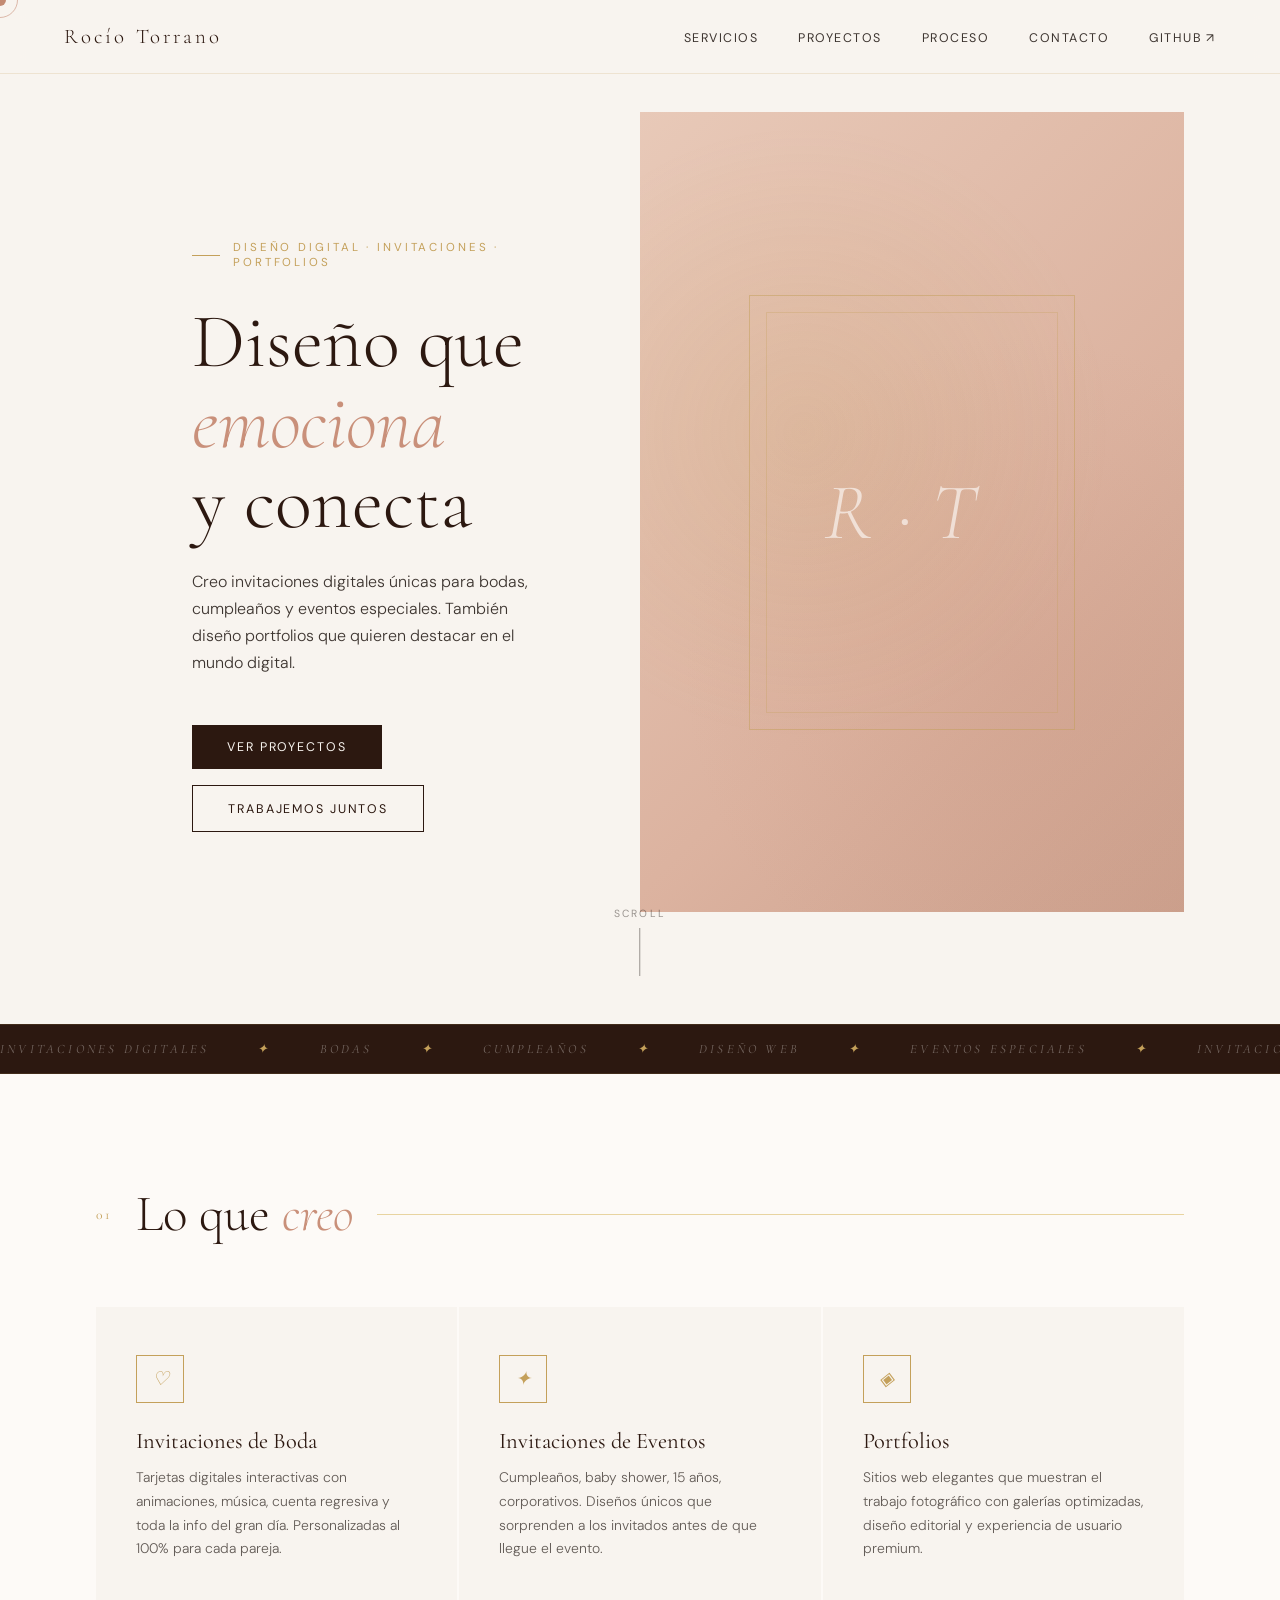
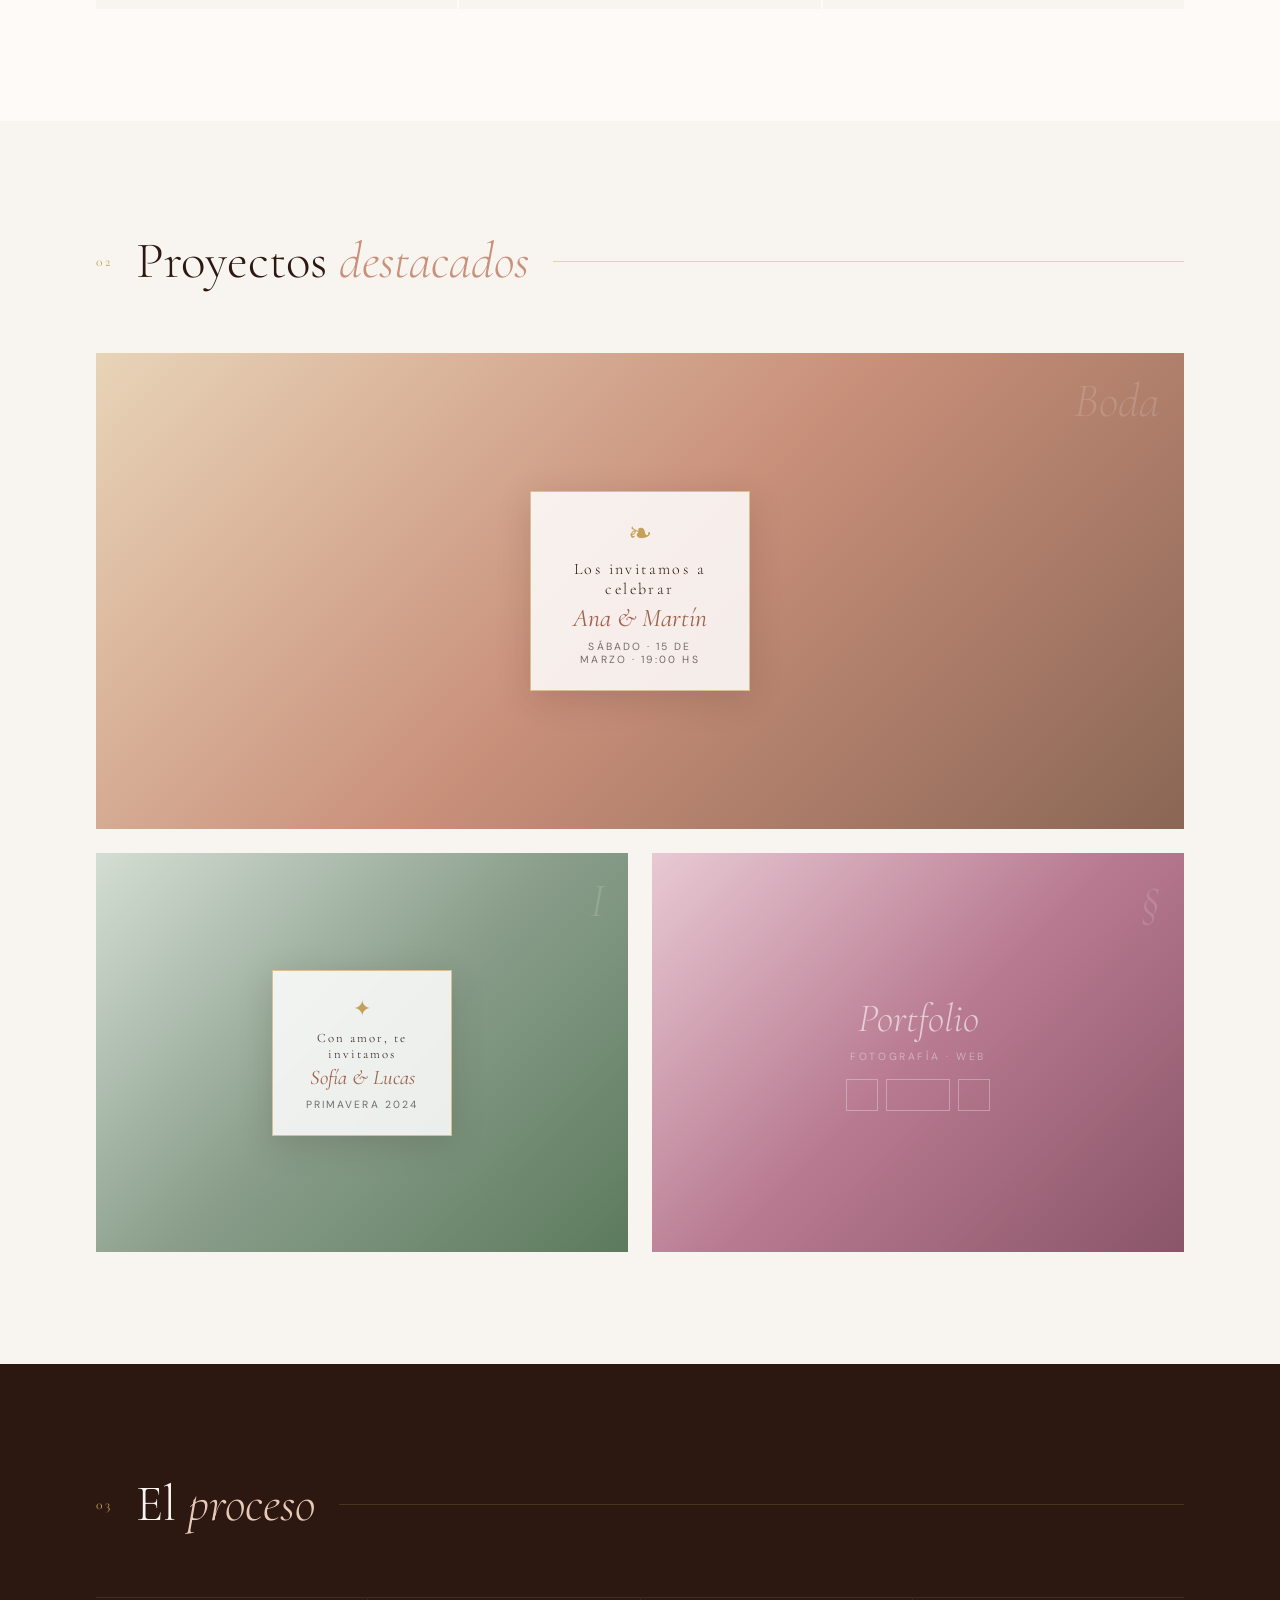
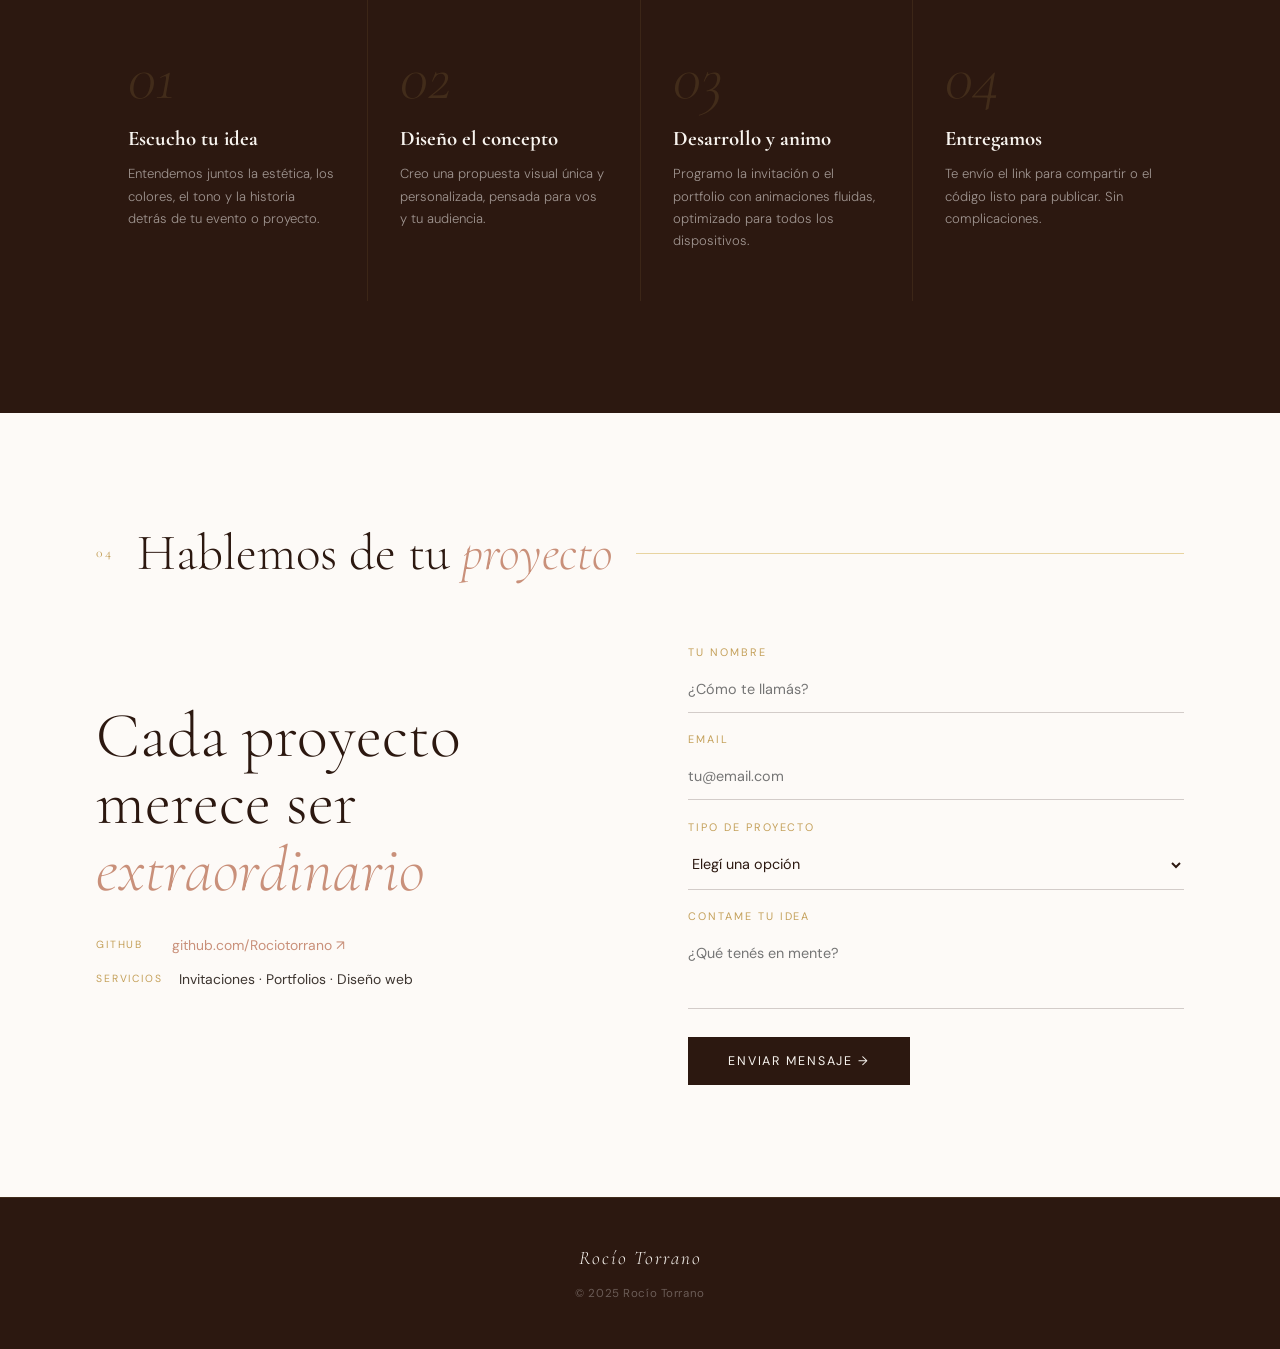
==== portfolio-rocio.html @ 44299ad2 "Update portfolio: simplified text and footer" ====
<!DOCTYPE html>
<html lang="es">
<head>
<meta charset="UTF-8">
<meta name="viewport" content="width=device-width, initial-scale=1.0">
<title>Rocío Torrano — Diseño Digital</title>
<link href="https://fonts.googleapis.com/css2?family=Cormorant+Garamond:ital,wght@0,300;0,400;0,600;1,300;1,400&family=DM+Sans:wght@300;400;500&display=swap" rel="stylesheet">
<style>
  :root {
    --cream: #F8F4EF;
    --warm-white: #FDFAF7;
    --blush: #E8C9B8;
    --dusty-rose: #C9907A;
    --terra: #A0614A;
    --deep: #2C1810;
    --sage: #8A9E8B;
    --gold: #C4A05A;
    --gold-light: #E8D4A0;
    --charcoal: #3D3530;
  }

  * { margin: 0; padding: 0; box-sizing: border-box; }

  body {
    font-family: 'DM Sans', sans-serif;
    background: var(--cream);
    color: var(--deep);
    overflow-x: hidden;
  }

  /* ── CURSOR ── */
  body { cursor: none; }
  #cursor {
    position: fixed; width: 12px; height: 12px;
    background: var(--dusty-rose); border-radius: 50%;
    pointer-events: none; z-index: 9999;
    transform: translate(-50%, -50%);
    transition: transform 0.15s ease, background 0.2s;
    mix-blend-mode: multiply;
  }
  #cursor-ring {
    position: fixed; width: 36px; height: 36px;
    border: 1px solid var(--dusty-rose); border-radius: 50%;
    pointer-events: none; z-index: 9998;
    transform: translate(-50%, -50%);
    transition: all 0.35s cubic-bezier(.23,1,.32,1);
    opacity: 0.6;
  }

  /* ── NAV ── */
  nav {
    position: fixed; top: 0; left: 0; right: 0; z-index: 100;
    padding: 1.5rem 4rem;
    display: flex; justify-content: space-between; align-items: center;
    background: rgba(248,244,239,0.85);
    backdrop-filter: blur(12px);
    border-bottom: 0.5px solid rgba(196,160,90,0.2);
  }
  .nav-logo {
    font-family: 'Cormorant Garamond', serif;
    font-size: 1.3rem; font-weight: 300;
    letter-spacing: 0.15em;
    color: var(--deep);
    text-decoration: none;
  }
  .nav-links { display: flex; gap: 2.5rem; list-style: none; }
  .nav-links a {
    font-size: 0.78rem; letter-spacing: 0.12em;
    text-transform: uppercase; color: var(--charcoal);
    text-decoration: none; font-weight: 400;
    transition: color 0.2s;
  }
  .nav-links a:hover { color: var(--dusty-rose); }

  /* ── HERO ── */
  .hero {
    min-height: 100vh;
    display: grid; grid-template-columns: 1fr 1fr;
    position: relative; overflow: hidden;
  }
  .hero-left {
    display: flex; flex-direction: column;
    justify-content: center; padding: 8rem 5rem 5rem 6rem;
    position: relative; z-index: 2;
  }
  .hero-tag {
    font-size: 0.72rem; letter-spacing: 0.25em; text-transform: uppercase;
    color: var(--gold); margin-bottom: 2rem;
    display: flex; align-items: center; gap: 0.8rem;
  }
  .hero-tag::before {
    content: ''; display: block; width: 2rem; height: 0.5px; background: var(--gold);
  }
  .hero-title {
    font-family: 'Cormorant Garamond', serif;
    font-size: clamp(3.5rem, 6vw, 6rem);
    font-weight: 300; line-height: 1.05;
    margin-bottom: 1.5rem; color: var(--deep);
  }
  .hero-title em { font-style: italic; color: var(--dusty-rose); }
  .hero-sub {
    font-size: 1rem; font-weight: 300; line-height: 1.7;
    color: var(--charcoal); max-width: 380px;
    margin-bottom: 3rem; opacity: 0.85;
  }
  .hero-ctas { display: flex; gap: 1rem; flex-wrap: wrap; }
  .btn-primary {
    padding: 0.9rem 2.2rem;
    background: var(--deep); color: var(--cream);
    font-size: 0.78rem; letter-spacing: 0.15em; text-transform: uppercase;
    border: none; text-decoration: none; font-family: 'DM Sans', sans-serif;
    transition: background 0.2s, transform 0.2s;
    display: inline-block;
  }
  .btn-primary:hover { background: var(--terra); transform: translateY(-1px); }
  .btn-outline {
    padding: 0.9rem 2.2rem;
    background: transparent; color: var(--deep);
    font-size: 0.78rem; letter-spacing: 0.15em; text-transform: uppercase;
    border: 0.5px solid var(--deep); text-decoration: none;
    font-family: 'DM Sans', sans-serif;
    transition: all 0.2s; display: inline-block;
  }
  .btn-outline:hover { background: var(--blush); border-color: var(--dusty-rose); }

  .hero-right {
    position: relative; overflow: hidden;
    background: var(--blush);
  }
  .hero-right::before {
    content: '';
    position: absolute; inset: 0;
    background: linear-gradient(135deg, var(--blush) 0%, var(--dusty-rose) 60%, var(--terra) 100%);
    opacity: 0.4;
  }
  .hero-pattern {
    position: absolute; inset: 0;
    background-image: 
      radial-gradient(circle at 30% 40%, rgba(196,160,90,0.15) 0%, transparent 50%),
      radial-gradient(circle at 70% 70%, rgba(201,144,122,0.2) 0%, transparent 50%);
  }
  .hero-decoration {
    position: absolute; inset: 0;
    display: flex; align-items: center; justify-content: center;
  }
  .deco-frame {
    width: 60%; aspect-ratio: 3/4;
    border: 1px solid rgba(196,160,90,0.5);
    position: relative;
  }
  .deco-frame::before {
    content: 'R·T'; position: absolute; top: 50%; left: 50%;
    transform: translate(-50%,-50%);
    font-family: 'Cormorant Garamond', serif;
    font-size: 5rem; font-weight: 300; letter-spacing: 0.3em;
    color: rgba(255,255,255,0.6); font-style: italic;
  }
  .deco-frame::after {
    content: '';
    position: absolute; inset: 1rem;
    border: 0.5px solid rgba(196,160,90,0.3);
  }
  .hero-scroll {
    position: absolute; bottom: 3rem; left: 50%;
    transform: translateX(-50%);
    display: flex; flex-direction: column; align-items: center; gap: 0.5rem;
    font-size: 0.65rem; letter-spacing: 0.2em; text-transform: uppercase;
    color: var(--charcoal); opacity: 0.5;
  }
  .hero-scroll .line {
    width: 0.5px; height: 3rem; background: var(--charcoal);
    animation: scrollLine 2s ease-in-out infinite;
  }
  @keyframes scrollLine {
    0%, 100% { transform: scaleY(0); transform-origin: top; }
    50% { transform: scaleY(1); transform-origin: top; }
  }

  /* ── SECTIONS ── */
  section { padding: 7rem 6rem; }

  .section-header {
    display: flex; align-items: center; gap: 1.5rem;
    margin-bottom: 4rem;
  }
  .section-num {
    font-family: 'Cormorant Garamond', serif;
    font-size: 0.85rem; color: var(--gold); letter-spacing: 0.2em;
  }
  .section-title {
    font-family: 'Cormorant Garamond', serif;
    font-size: clamp(2rem, 4vw, 3.5rem);
    font-weight: 300; color: var(--deep); line-height: 1.1;
  }
  .section-title em { font-style: italic; color: var(--dusty-rose); }
  .section-line { flex: 1; height: 0.5px; background: var(--gold-light); }

  /* ── SERVICES ── */
  .services { background: var(--warm-white); }
  .services-grid {
    display: grid; grid-template-columns: repeat(3, 1fr); gap: 2px;
  }
  .service-card {
    padding: 3rem 2.5rem;
    background: var(--cream);
    position: relative; overflow: hidden;
    transition: background 0.3s;
  }
  .service-card:hover { background: var(--blush); }
  .service-card::before {
    content: '';
    position: absolute; bottom: 0; left: 0; right: 0;
    height: 2px; background: var(--gold);
    transform: scaleX(0); transform-origin: left;
    transition: transform 0.4s ease;
  }
  .service-card:hover::before { transform: scaleX(1); }
  .service-icon {
    width: 3rem; height: 3rem; margin-bottom: 1.5rem;
    border: 0.5px solid var(--gold); 
    display: flex; align-items: center; justify-content: center;
    font-family: 'Cormorant Garamond', serif;
    font-size: 1.2rem; color: var(--gold); font-style: italic;
  }
  .service-name {
    font-family: 'Cormorant Garamond', serif;
    font-size: 1.4rem; font-weight: 400; margin-bottom: 0.8rem;
    color: var(--deep);
  }
  .service-desc {
    font-size: 0.87rem; font-weight: 300; line-height: 1.7;
    color: var(--charcoal); opacity: 0.8;
  }

  /* ── PORTFOLIO PROJECTS ── */
  .projects { background: var(--cream); }
  .projects-grid {
    display: grid; grid-template-columns: repeat(2, 1fr); gap: 1.5rem;
  }
  .project-card {
    position: relative; overflow: hidden;
    aspect-ratio: 4/3;
    background: var(--blush);
    cursor: none;
  }
  .project-card.featured { grid-column: span 2; aspect-ratio: 16/7; }
  .project-bg {
    position: absolute; inset: 0;
    transition: transform 0.6s cubic-bezier(.23,1,.32,1);
  }
  .project-card:hover .project-bg { transform: scale(1.04); }
  .project-card:nth-child(1) .project-bg {
    background: linear-gradient(135deg, #E8D4B8 0%, #C9907A 50%, #8A6655 100%);
  }
  .project-card:nth-child(2) .project-bg {
    background: linear-gradient(135deg, #D4DED4 0%, #8A9E8B 50%, #5C7A5D 100%);
  }
  .project-card:nth-child(3) .project-bg {
    background: linear-gradient(135deg, #E8C9D4 0%, #B87A90 50%, #8A5568 100%);
  }
  .project-card:nth-child(4) .project-bg {
    background: linear-gradient(135deg, #D4CAB8 0%, #A0906A 50%, #6B5C3E 100%);
  }
  .project-overlay {
    position: absolute; inset: 0;
    background: rgba(44,24,16,0);
    transition: background 0.4s;
    display: flex; align-items: flex-end; padding: 2rem;
  }
  .project-card:hover .project-overlay { background: rgba(44,24,16,0.6); }
  .project-info { opacity: 0; transform: translateY(1rem); transition: all 0.4s 0.1s; }
  .project-card:hover .project-info { opacity: 1; transform: translateY(0); }
  .project-tag {
    font-size: 0.65rem; letter-spacing: 0.2em; text-transform: uppercase;
    color: var(--gold); margin-bottom: 0.4rem;
  }
  .project-name {
    font-family: 'Cormorant Garamond', serif;
    font-size: 1.6rem; color: var(--cream); font-weight: 300;
    margin-bottom: 0.8rem;
  }
  .project-link {
    display: inline-flex; align-items: center; gap: 0.5rem;
    font-size: 0.75rem; letter-spacing: 0.15em; text-transform: uppercase;
    color: var(--cream); text-decoration: none;
    border-bottom: 0.5px solid rgba(255,255,255,0.4);
    padding-bottom: 0.2rem;
    transition: border-color 0.2s;
  }
  .project-link:hover { border-color: var(--gold); color: var(--gold); }
  .project-decoration {
    position: absolute; top: 1.5rem; right: 1.5rem;
    font-family: 'Cormorant Garamond', serif;
    font-size: 3rem; font-weight: 300; font-style: italic;
    color: rgba(255,255,255,0.15);
    line-height: 1;
  }
  /* Live preview elements inside cards */
  .card-preview {
    position: absolute; inset: 0;
    display: flex; align-items: center; justify-content: center;
    padding: 2rem;
  }
  .invitation-preview {
    background: rgba(255,255,255,0.85);
    padding: 1.5rem 2rem; text-align: center;
    border: 0.5px solid rgba(196,160,90,0.6);
    max-width: 220px; width: 100%;
    box-shadow: 0 8px 32px rgba(44,24,16,0.15);
  }
  .inv-ornament {
    font-family: 'Cormorant Garamond', serif;
    font-size: 1.8rem; color: var(--gold); margin-bottom: 0.5rem;
  }
  .inv-title {
    font-family: 'Cormorant Garamond', serif;
    font-size: 1rem; font-weight: 300; letter-spacing: 0.15em;
    color: var(--deep); margin-bottom: 0.3rem;
  }
  .inv-names {
    font-family: 'Cormorant Garamond', serif;
    font-size: 1.6rem; font-style: italic; color: var(--terra);
    line-height: 1.1; margin-bottom: 0.5rem;
  }
  .inv-date {
    font-size: 0.65rem; letter-spacing: 0.2em; text-transform: uppercase;
    color: var(--charcoal); opacity: 0.7;
  }

  /* ── ABOUT / PROCESS ── */
  .process { background: var(--deep); color: var(--cream); }
  .process .section-title { color: var(--cream); }
  .process .section-title em { color: var(--blush); }
  .process .section-num { color: var(--gold); }
  .process .section-line { background: rgba(196,160,90,0.2); }
  .process-steps {
    display: grid; grid-template-columns: repeat(4, 1fr); gap: 1px;
    background: rgba(196,160,90,0.1); margin-top: 4rem;
  }
  .step {
    padding: 3rem 2rem;
    background: var(--deep);
    position: relative;
    border-top: 1px solid rgba(196,160,90,0.15);
  }
  .step-num {
    font-family: 'Cormorant Garamond', serif;
    font-size: 4rem; font-weight: 300; font-style: italic;
    color: rgba(196,160,90,0.15); line-height: 1;
    margin-bottom: 1rem;
  }
  .step-title {
    font-family: 'Cormorant Garamond', serif;
    font-size: 1.3rem; color: var(--cream); margin-bottom: 0.8rem;
  }
  .step-desc {
    font-size: 0.82rem; font-weight: 300; line-height: 1.7;
    color: rgba(253,250,247,0.55);
  }

  /* ── CONTACT ── */
  .contact { background: var(--warm-white); }
  .contact-inner {
    display: grid; grid-template-columns: 1fr 1fr; gap: 6rem;
    align-items: center;
  }
  .contact-left .big-text {
    font-family: 'Cormorant Garamond', serif;
    font-size: clamp(2.5rem, 5vw, 5rem);
    font-weight: 300; line-height: 1.05;
    color: var(--deep); margin-bottom: 2rem;
  }
  .contact-left .big-text em { font-style: italic; color: var(--dusty-rose); display: block; }
  .contact-detail {
    display: flex; flex-direction: column; gap: 1rem;
    margin-bottom: 2.5rem;
  }
  .contact-item {
    display: flex; align-items: center; gap: 1rem;
    font-size: 0.87rem; color: var(--charcoal);
  }
  .contact-item .label {
    font-size: 0.65rem; letter-spacing: 0.18em; text-transform: uppercase;
    color: var(--gold); min-width: 60px;
  }
  .contact-form {
    display: flex; flex-direction: column; gap: 1.2rem;
  }
  .form-group { display: flex; flex-direction: column; gap: 0.4rem; }
  .form-group label {
    font-size: 0.68rem; letter-spacing: 0.18em; text-transform: uppercase;
    color: var(--gold);
  }
  .form-group input, .form-group select, .form-group textarea {
    padding: 0.9rem 0; background: transparent;
    border: none; border-bottom: 0.5px solid rgba(44,24,16,0.2);
    font-family: 'DM Sans', sans-serif; font-size: 0.9rem;
    color: var(--deep); outline: none;
    transition: border-color 0.2s;
  }
  .form-group input:focus, .form-group select:focus, .form-group textarea:focus {
    border-color: var(--dusty-rose);
  }
  .form-group textarea { resize: none; height: 80px; }
  .form-group select { cursor: none; }
  .form-submit {
    padding: 1rem 2.5rem; background: var(--deep);
    color: var(--cream); border: none; cursor: none;
    font-family: 'DM Sans', sans-serif; font-size: 0.78rem;
    letter-spacing: 0.15em; text-transform: uppercase;
    align-self: flex-start; margin-top: 0.5rem;
    transition: background 0.2s, transform 0.2s;
  }
  .form-submit:hover { background: var(--terra); transform: translateY(-2px); }

  /* ── FOOTER ── */
  footer {
    padding: 3rem 6rem;
    background: var(--deep); color: var(--cream);
    display: flex; justify-content: space-between; align-items: center;
    border-top: 0.5px solid rgba(196,160,90,0.15);
  }
  .footer-logo {
    font-family: 'Cormorant Garamond', serif;
    font-size: 1.2rem; font-weight: 300; font-style: italic;
    color: var(--cream); letter-spacing: 0.1em;
  }
  .footer-links { display: flex; gap: 2rem; }
  .footer-links a {
    font-size: 0.72rem; letter-spacing: 0.12em; text-transform: uppercase;
    color: rgba(253,250,247,0.5); text-decoration: none;
    transition: color 0.2s;
  }
  .footer-links a:hover { color: var(--gold); }
  .footer-copy {
    font-size: 0.72rem; color: rgba(253,250,247,0.3);
    letter-spacing: 0.05em;
  }

  /* ── ANIMATIONS ── */
  @keyframes fadeUp {
    from { opacity: 0; transform: translateY(2rem); }
    to { opacity: 1; transform: translateY(0); }
  }
  .hero-tag { animation: fadeUp 0.7s ease 0.2s both; }
  .hero-title { animation: fadeUp 0.7s ease 0.35s both; }
  .hero-sub { animation: fadeUp 0.7s ease 0.5s both; }
  .hero-ctas { animation: fadeUp 0.7s ease 0.65s both; }

  /* ── RESPONSIVE ── */
  @media (max-width: 900px) {
    nav { padding: 1.2rem 2rem; }
    .nav-links { gap: 1.5rem; }
    .hero { grid-template-columns: 1fr; }
    .hero-left { padding: 8rem 2.5rem 3rem; }
    .hero-right { min-height: 40vh; }
    section { padding: 5rem 2.5rem; }
    .services-grid { grid-template-columns: 1fr; gap: 1px; }
    .projects-grid { grid-template-columns: 1fr; }
    .project-card.featured { grid-column: span 1; aspect-ratio: 4/3; }
    .process-steps { grid-template-columns: 1fr 1fr; }
    .contact-inner { grid-template-columns: 1fr; gap: 3rem; }
    footer { flex-direction: column; gap: 1.5rem; text-align: center; }
    .footer-links { flex-wrap: wrap; justify-content: center; }
  }

  /* Marquee strip */
  .marquee-strip {
    background: var(--deep); padding: 1rem 0; overflow: hidden;
    border-top: 0.5px solid rgba(196,160,90,0.15);
    border-bottom: 0.5px solid rgba(196,160,90,0.15);
  }
  .marquee-inner {
    display: flex; gap: 3rem; white-space: nowrap;
    animation: marquee 18s linear infinite;
    width: max-content;
  }
  .marquee-inner span {
    font-family: 'Cormorant Garamond', serif;
    font-size: 0.8rem; letter-spacing: 0.25em; text-transform: uppercase;
    color: rgba(253,250,247,0.35); font-style: italic;
  }
  .marquee-inner .dot { color: var(--gold); }
  @keyframes marquee {
    from { transform: translateX(0); }
    to { transform: translateX(-50%); }
  }
</style>
</head>
<body>

<div id="cursor"></div>
<div id="cursor-ring"></div>

<!-- NAV -->
<nav>
  <a href="#" class="nav-logo">Rocío Torrano</a>
  <ul class="nav-links">
    <li><a href="#servicios">Servicios</a></li>
    <li><a href="#proyectos">Proyectos</a></li>
    <li><a href="#proceso">Proceso</a></li>
    <li><a href="#contacto">Contacto</a></li>
    <li><a href="https://github.com/Rociotorrano" target="_blank">GitHub ↗</a></li>
  </ul>
</nav>

<!-- HERO -->
<section class="hero">
  <div class="hero-left">
    <div class="hero-tag">Diseño Digital · Invitaciones · Portfolios</div>
    <h1 class="hero-title">
      Diseño que<br><em>emociona</em><br>y conecta
    </h1>
    <p class="hero-sub">
      Creo invitaciones digitales únicas para bodas, cumpleaños y eventos especiales. También diseño portfolios que quieren destacar en el mundo digital.
    </p>
    <div class="hero-ctas">
      <a href="#proyectos" class="btn-primary">Ver proyectos</a>
      <a href="#contacto" class="btn-outline">Trabajemos juntos</a>
    </div>
  </div>
  <div class="hero-right">
    <div class="hero-pattern"></div>
    <div class="hero-decoration">
      <div class="deco-frame"></div>
    </div>
  </div>
  <div class="hero-scroll">
    <span>Scroll</span>
    <div class="line"></div>
  </div>
</section>

<!-- MARQUEE -->
<div class="marquee-strip">
  <div class="marquee-inner">
    <span>Invitaciones Digitales</span><span class="dot">✦</span>
    <span>Bodas</span><span class="dot">✦</span>
    <span>Cumpleaños</span><span class="dot">✦</span>
    <span>Diseño Web</span><span class="dot">✦</span>
    <span>Eventos Especiales</span><span class="dot">✦</span>
    <span>Invitaciones Digitales</span><span class="dot">✦</span>
    <span>Bodas</span><span class="dot">✦</span>
    <span>Cumpleaños</span><span class="dot">✦</span>
    <span>Diseño Web</span><span class="dot">✦</span>
    <span>Eventos Especiales</span><span class="dot">✦</span>
  </div>
</div>

<!-- SERVICIOS -->
<section class="services" id="servicios">
  <div class="section-header">
    <span class="section-num">01</span>
    <h2 class="section-title">Lo que <em>creo</em></h2>
    <div class="section-line"></div>
  </div>
  <div class="services-grid">
    <div class="service-card">
      <div class="service-icon">♡</div>
      <h3 class="service-name">Invitaciones de Boda</h3>
      <p class="service-desc">Tarjetas digitales interactivas con animaciones, música, cuenta regresiva y toda la info del gran día. Personalizadas al 100% para cada pareja.</p>
    </div>
    <div class="service-card">
      <div class="service-icon">✦</div>
      <h3 class="service-name">Invitaciones de Eventos</h3>
      <p class="service-desc">Cumpleaños, baby shower, 15 años, corporativos. Diseños únicos que sorprenden a los invitados antes de que llegue el evento.</p>
    </div>
    <div class="service-card">
      <div class="service-icon">◈</div>
      <h3 class="service-name">Portfolios</h3>
      <p class="service-desc">Sitios web elegantes que muestran el trabajo fotográfico con galerías optimizadas, diseño editorial y experiencia de usuario premium.</p>
    </div>
  </div>
</section>

<!-- PROYECTOS -->
<section class="projects" id="proyectos">
  <div class="section-header">
    <span class="section-num">02</span>
    <h2 class="section-title">Proyectos <em>destacados</em></h2>
    <div class="section-line"></div>
  </div>
  <div class="projects-grid">

    <!-- Tarjeta Casamiento 2 -->
    <div class="project-card featured">
      <div class="project-bg"></div>
      <div class="card-preview">
        <div class="invitation-preview">
          <div class="inv-ornament">❧</div>
          <div class="inv-title">Los invitamos a celebrar</div>
          <div class="inv-names">Ana & Martín</div>
          <div class="inv-date">Sábado · 15 de Marzo · 19:00 hs</div>
        </div>
      </div>
      <div class="project-decoration">Boda</div>
      <div class="project-overlay">
        <div class="project-info">
          <div class="project-tag">Invitación Digital · Casamiento</div>
          <div class="project-name">Tarjeta de Casamiento II</div>
          <a href="https://github.com/Rociotorrano/tarjeta-casamiento-2" target="_blank" class="project-link">Ver en GitHub ↗</a>
        </div>
      </div>
    </div>

    <!-- Tarjeta Casamiento 1 -->
    <div class="project-card">
      <div class="project-bg"></div>
      <div class="card-preview">
        <div class="invitation-preview" style="max-width:180px;">
          <div class="inv-ornament" style="font-size:1.4rem;">✦</div>
          <div class="inv-title" style="font-size:0.8rem;">Con amor, te invitamos</div>
          <div class="inv-names" style="font-size:1.3rem;">Sofía & Lucas</div>
          <div class="inv-date">Primavera 2024</div>
        </div>
      </div>
      <div class="project-decoration">I</div>
      <div class="project-overlay">
        <div class="project-info">
          <div class="project-tag">Invitación Digital</div>
          <div class="project-name">Tarjeta de Casamiento</div>
          <a href="https://github.com/Rociotorrano/tarjeta-casamiento" target="_blank" class="project-link">Ver en GitHub ↗</a>
        </div>
      </div>
    </div>

    <!-- Portfolio Fotografía -->
    <div class="project-card">
      <div class="project-bg"></div>
      <div class="card-preview">
        <div style="text-align:center; color:rgba(255,255,255,0.7);">
          <div style="font-family:'Cormorant Garamond',serif; font-size:2.5rem; font-weight:300; font-style:italic; color:rgba(255,255,255,0.6); margin-bottom:0.5rem;">Portfolio</div>
          <div style="font-size:0.65rem; letter-spacing:0.25em; text-transform:uppercase; color:rgba(255,255,255,0.4);">Fotografía · Web</div>
          <div style="margin-top:1rem; display:flex; gap:0.5rem; justify-content:center;">
            <div style="width:2rem; height:2rem; border:0.5px solid rgba(255,255,255,0.3);"></div>
            <div style="width:4rem; height:2rem; border:0.5px solid rgba(255,255,255,0.3);"></div>
            <div style="width:2rem; height:2rem; border:0.5px solid rgba(255,255,255,0.3);"></div>
          </div>
        </div>
      </div>
      <div class="project-decoration">§</div>
      <div class="project-overlay">
        <div class="project-info">
          <div class="project-tag">Portfolio Web · Fotografía</div>
          <div class="project-name">Portfolio Fotografía</div>
          <a href="https://github.com/Rociotorrano/porfolio-fotografia" target="_blank" class="project-link">Ver en GitHub ↗</a>
        </div>
      </div>
    </div>

  </div>
</section>

<!-- PROCESO -->
<section class="process" id="proceso">
  <div class="section-header">
    <span class="section-num">03</span>
    <h2 class="section-title">El <em>proceso</em></h2>
    <div class="section-line"></div>
  </div>
  <div class="process-steps">
    <div class="step">
      <div class="step-num">01</div>
      <h3 class="step-title">Escucho tu idea</h3>
      <p class="step-desc">Entendemos juntos la estética, los colores, el tono y la historia detrás de tu evento o proyecto.</p>
    </div>
    <div class="step">
      <div class="step-num">02</div>
      <h3 class="step-title">Diseño el concepto</h3>
      <p class="step-desc">Creo una propuesta visual única y personalizada, pensada para vos y tu audiencia.</p>
    </div>
    <div class="step">
      <div class="step-num">03</div>
      <h3 class="step-title">Desarrollo y animo</h3>
      <p class="step-desc">Programo la invitación o el portfolio con animaciones fluidas, optimizado para todos los dispositivos.</p>
    </div>
    <div class="step">
      <div class="step-num">04</div>
      <h3 class="step-title">Entregamos</h3>
      <p class="step-desc">Te envío el link para compartir o el código listo para publicar. Sin complicaciones.</p>
    </div>
  </div>
</section>

<!-- CONTACTO -->
<section class="contact" id="contacto">
  <div class="section-header">
    <span class="section-num">04</span>
    <h2 class="section-title">Hablemos de tu <em>proyecto</em></h2>
    <div class="section-line"></div>
  </div>
  <div class="contact-inner">
    <div class="contact-left">
      <div class="big-text">
        Cada proyecto<br>merece ser<br><em>extraordinario</em>
      </div>
      <div class="contact-detail">
        <div class="contact-item">
          <span class="label">GitHub</span>
          <a href="https://github.com/Rociotorrano" target="_blank" style="color:var(--dusty-rose); text-decoration:none; font-size:0.87rem;">github.com/Rociotorrano ↗</a>
        </div>
        <div class="contact-item">
          <span class="label">Servicios</span>
          <span>Invitaciones · Portfolios · Diseño web</span>
        </div>
      </div>

    </div>
    <div class="contact-form">
      <div class="form-group">
        <label>Tu nombre</label>
        <input type="text" placeholder="¿Cómo te llamás?">
      </div>
      <div class="form-group">
        <label>Email</label>
        <input type="email" placeholder="tu@email.com">
      </div>
      <div class="form-group">
        <label>Tipo de proyecto</label>
        <select>
          <option value="" disabled selected>Elegí una opción</option>
          <option>Invitación de boda</option>
          <option>Invitación de cumpleaños / evento</option>
          <option>Portfolio para fotógrafo</option>
          <option>Otro proyecto</option>
        </select>
      </div>
      <div class="form-group">
        <label>Contame tu idea</label>
        <textarea placeholder="¿Qué tenés en mente?"></textarea>
      </div>
      <button class="form-submit">Enviar mensaje →</button>
    </div>
  </div>
</section>

<!-- FOOTER -->
<footer style="justify-content: center; flex-direction: column; gap: 1rem; text-align: center;">
  <div class="footer-logo">Rocío Torrano</div>
  <div class="footer-copy">© 2025 Rocío Torrano</div>
</footer>

<script>
  const cursor = document.getElementById('cursor');
  const ring = document.getElementById('cursor-ring');
  let mx = 0, my = 0, rx = 0, ry = 0;

  document.addEventListener('mousemove', e => {
    mx = e.clientX; my = e.clientY;
    cursor.style.left = mx + 'px';
    cursor.style.top = my + 'px';
  });

  function animateRing() {
    rx += (mx - rx) * 0.12;
    ry += (my - ry) * 0.12;
    ring.style.left = rx + 'px';
    ring.style.top = ry + 'px';
    requestAnimationFrame(animateRing);
  }
  animateRing();

  document.querySelectorAll('a, button, .project-card').forEach(el => {
    el.addEventListener('mouseenter', () => {
      cursor.style.transform = 'translate(-50%, -50%) scale(2)';
      cursor.style.background = 'var(--gold)';
      ring.style.transform = 'translate(-50%, -50%) scale(1.5)';
      ring.style.opacity = '0.3';
    });
    el.addEventListener('mouseleave', () => {
      cursor.style.transform = 'translate(-50%, -50%) scale(1)';
      cursor.style.background = 'var(--dusty-rose)';
      ring.style.transform = 'translate(-50%, -50%) scale(1)';
      ring.style.opacity = '0.6';
    });
  });

  // Scroll reveal
  const observer = new IntersectionObserver((entries) => {
    entries.forEach(entry => {
      if (entry.isIntersecting) {
        entry.target.style.opacity = '1';
        entry.target.style.transform = 'translateY(0)';
      }
    });
  }, { threshold: 0.1 });

  document.querySelectorAll('.service-card, .project-card, .step').forEach(el => {
    el.style.opacity = '0';
    el.style.transform = 'translateY(2rem)';
    el.style.transition = 'opacity 0.6s ease, transform 0.6s ease';
    observer.observe(el);
  });
</script>
</body>
</html>
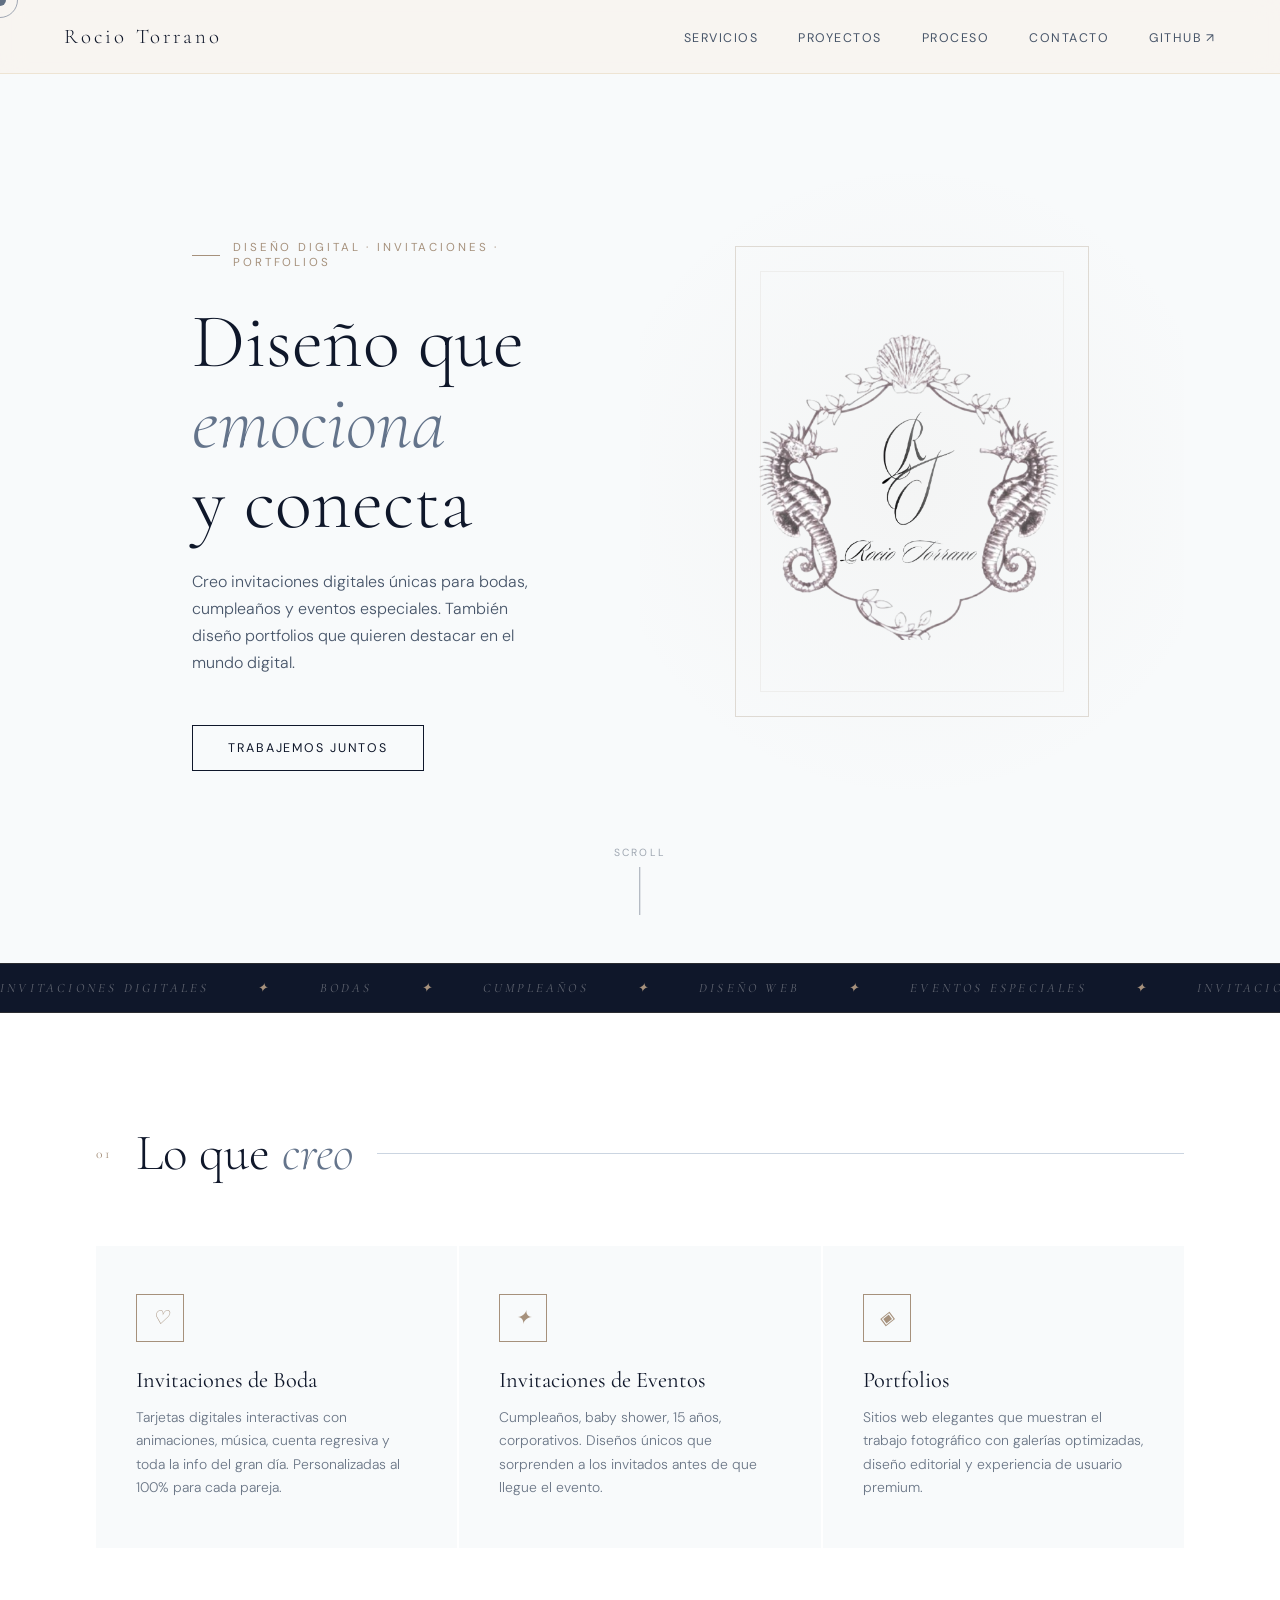
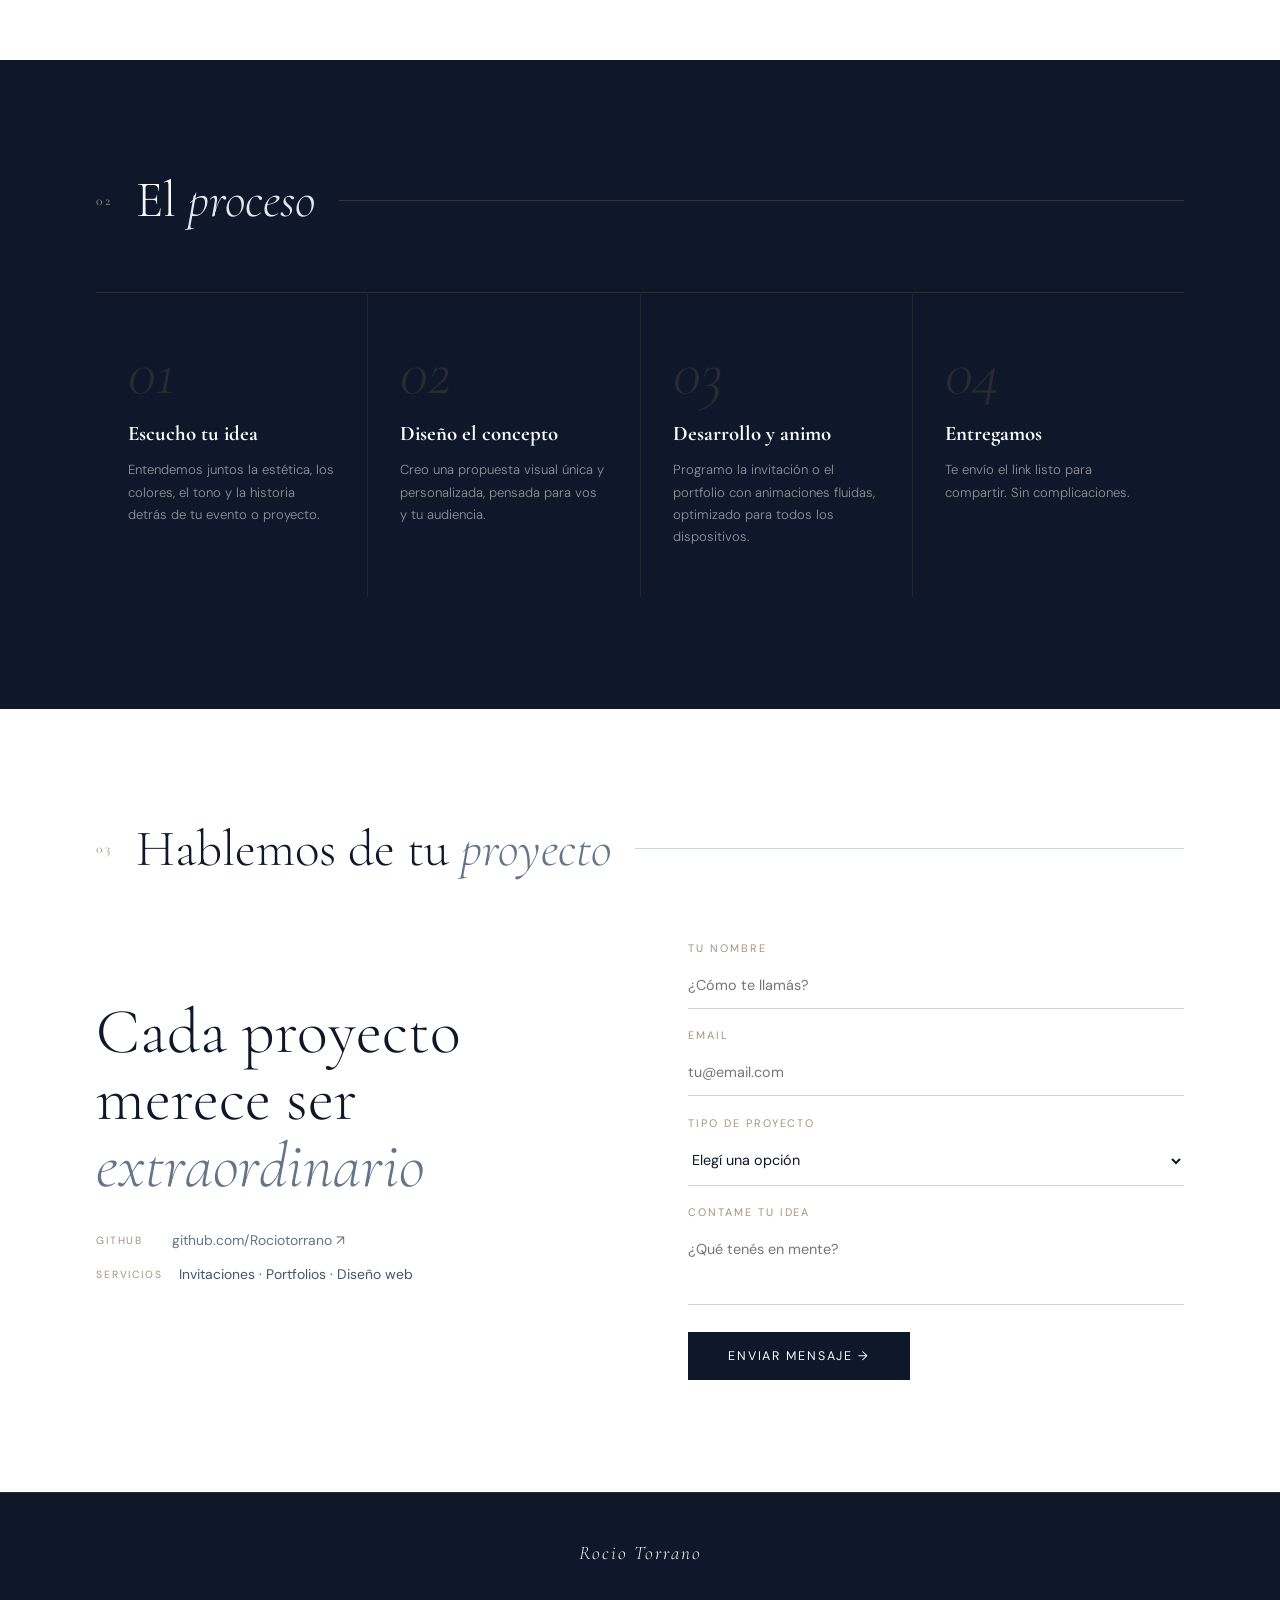
==== commit d9427977: "ahora si esta todo" ====
--- a/portfolio-rocio.html
+++ b/portfolio-rocio.html
@@ -1,796 +1,1209 @@
 <!DOCTYPE html>
 <html lang="es">
+
 <head>
-<meta charset="UTF-8">
-<meta name="viewport" content="width=device-width, initial-scale=1.0">
-<title>Rocío Torrano — Diseño Digital</title>
-<link href="https://fonts.googleapis.com/css2?family=Cormorant+Garamond:ital,wght@0,300;0,400;0,600;1,300;1,400&family=DM+Sans:wght@300;400;500&display=swap" rel="stylesheet">
-<style>
-  :root {
-    --cream: #F8F4EF;
-    --warm-white: #FDFAF7;
-    --blush: #E8C9B8;
-    --dusty-rose: #C9907A;
-    --terra: #A0614A;
-    --deep: #2C1810;
-    --sage: #8A9E8B;
-    --gold: #C4A05A;
-    --gold-light: #E8D4A0;
-    --charcoal: #3D3530;
-  }
-
-  * { margin: 0; padding: 0; box-sizing: border-box; }
-
-  body {
-    font-family: 'DM Sans', sans-serif;
-    background: var(--cream);
-    color: var(--deep);
-    overflow-x: hidden;
-  }
-
-  /* ── CURSOR ── */
-  body { cursor: none; }
-  #cursor {
-    position: fixed; width: 12px; height: 12px;
-    background: var(--dusty-rose); border-radius: 50%;
-    pointer-events: none; z-index: 9999;
-    transform: translate(-50%, -50%);
-    transition: transform 0.15s ease, background 0.2s;
-    mix-blend-mode: multiply;
-  }
-  #cursor-ring {
-    position: fixed; width: 36px; height: 36px;
-    border: 1px solid var(--dusty-rose); border-radius: 50%;
-    pointer-events: none; z-index: 9998;
-    transform: translate(-50%, -50%);
-    transition: all 0.35s cubic-bezier(.23,1,.32,1);
-    opacity: 0.6;
-  }
-
-  /* ── NAV ── */
-  nav {
-    position: fixed; top: 0; left: 0; right: 0; z-index: 100;
-    padding: 1.5rem 4rem;
-    display: flex; justify-content: space-between; align-items: center;
-    background: rgba(248,244,239,0.85);
-    backdrop-filter: blur(12px);
-    border-bottom: 0.5px solid rgba(196,160,90,0.2);
-  }
-  .nav-logo {
-    font-family: 'Cormorant Garamond', serif;
-    font-size: 1.3rem; font-weight: 300;
-    letter-spacing: 0.15em;
-    color: var(--deep);
-    text-decoration: none;
-  }
-  .nav-links { display: flex; gap: 2.5rem; list-style: none; }
-  .nav-links a {
-    font-size: 0.78rem; letter-spacing: 0.12em;
-    text-transform: uppercase; color: var(--charcoal);
-    text-decoration: none; font-weight: 400;
-    transition: color 0.2s;
-  }
-  .nav-links a:hover { color: var(--dusty-rose); }
-
-  /* ── HERO ── */
-  .hero {
-    min-height: 100vh;
-    display: grid; grid-template-columns: 1fr 1fr;
-    position: relative; overflow: hidden;
-  }
-  .hero-left {
-    display: flex; flex-direction: column;
-    justify-content: center; padding: 8rem 5rem 5rem 6rem;
-    position: relative; z-index: 2;
-  }
-  .hero-tag {
-    font-size: 0.72rem; letter-spacing: 0.25em; text-transform: uppercase;
-    color: var(--gold); margin-bottom: 2rem;
-    display: flex; align-items: center; gap: 0.8rem;
-  }
-  .hero-tag::before {
-    content: ''; display: block; width: 2rem; height: 0.5px; background: var(--gold);
-  }
-  .hero-title {
-    font-family: 'Cormorant Garamond', serif;
-    font-size: clamp(3.5rem, 6vw, 6rem);
-    font-weight: 300; line-height: 1.05;
-    margin-bottom: 1.5rem; color: var(--deep);
-  }
-  .hero-title em { font-style: italic; color: var(--dusty-rose); }
-  .hero-sub {
-    font-size: 1rem; font-weight: 300; line-height: 1.7;
-    color: var(--charcoal); max-width: 380px;
-    margin-bottom: 3rem; opacity: 0.85;
-  }
-  .hero-ctas { display: flex; gap: 1rem; flex-wrap: wrap; }
-  .btn-primary {
-    padding: 0.9rem 2.2rem;
-    background: var(--deep); color: var(--cream);
-    font-size: 0.78rem; letter-spacing: 0.15em; text-transform: uppercase;
-    border: none; text-decoration: none; font-family: 'DM Sans', sans-serif;
-    transition: background 0.2s, transform 0.2s;
-    display: inline-block;
-  }
-  .btn-primary:hover { background: var(--terra); transform: translateY(-1px); }
-  .btn-outline {
-    padding: 0.9rem 2.2rem;
-    background: transparent; color: var(--deep);
-    font-size: 0.78rem; letter-spacing: 0.15em; text-transform: uppercase;
-    border: 0.5px solid var(--deep); text-decoration: none;
-    font-family: 'DM Sans', sans-serif;
-    transition: all 0.2s; display: inline-block;
-  }
-  .btn-outline:hover { background: var(--blush); border-color: var(--dusty-rose); }
-
-  .hero-right {
-    position: relative; overflow: hidden;
-    background: var(--blush);
-  }
-  .hero-right::before {
-    content: '';
-    position: absolute; inset: 0;
-    background: linear-gradient(135deg, var(--blush) 0%, var(--dusty-rose) 60%, var(--terra) 100%);
-    opacity: 0.4;
-  }
-  .hero-pattern {
-    position: absolute; inset: 0;
-    background-image: 
-      radial-gradient(circle at 30% 40%, rgba(196,160,90,0.15) 0%, transparent 50%),
-      radial-gradient(circle at 70% 70%, rgba(201,144,122,0.2) 0%, transparent 50%);
-  }
-  .hero-decoration {
-    position: absolute; inset: 0;
-    display: flex; align-items: center; justify-content: center;
-  }
-  .deco-frame {
-    width: 60%; aspect-ratio: 3/4;
-    border: 1px solid rgba(196,160,90,0.5);
-    position: relative;
-  }
-  .deco-frame::before {
-    content: 'R·T'; position: absolute; top: 50%; left: 50%;
-    transform: translate(-50%,-50%);
-    font-family: 'Cormorant Garamond', serif;
-    font-size: 5rem; font-weight: 300; letter-spacing: 0.3em;
-    color: rgba(255,255,255,0.6); font-style: italic;
-  }
-  .deco-frame::after {
-    content: '';
-    position: absolute; inset: 1rem;
-    border: 0.5px solid rgba(196,160,90,0.3);
-  }
-  .hero-scroll {
-    position: absolute; bottom: 3rem; left: 50%;
-    transform: translateX(-50%);
-    display: flex; flex-direction: column; align-items: center; gap: 0.5rem;
-    font-size: 0.65rem; letter-spacing: 0.2em; text-transform: uppercase;
-    color: var(--charcoal); opacity: 0.5;
-  }
-  .hero-scroll .line {
-    width: 0.5px; height: 3rem; background: var(--charcoal);
-    animation: scrollLine 2s ease-in-out infinite;
-  }
-  @keyframes scrollLine {
-    0%, 100% { transform: scaleY(0); transform-origin: top; }
-    50% { transform: scaleY(1); transform-origin: top; }
-  }
-
-  /* ── SECTIONS ── */
-  section { padding: 7rem 6rem; }
-
-  .section-header {
-    display: flex; align-items: center; gap: 1.5rem;
-    margin-bottom: 4rem;
-  }
-  .section-num {
-    font-family: 'Cormorant Garamond', serif;
-    font-size: 0.85rem; color: var(--gold); letter-spacing: 0.2em;
-  }
-  .section-title {
-    font-family: 'Cormorant Garamond', serif;
-    font-size: clamp(2rem, 4vw, 3.5rem);
-    font-weight: 300; color: var(--deep); line-height: 1.1;
-  }
-  .section-title em { font-style: italic; color: var(--dusty-rose); }
-  .section-line { flex: 1; height: 0.5px; background: var(--gold-light); }
-
-  /* ── SERVICES ── */
-  .services { background: var(--warm-white); }
-  .services-grid {
-    display: grid; grid-template-columns: repeat(3, 1fr); gap: 2px;
-  }
-  .service-card {
-    padding: 3rem 2.5rem;
-    background: var(--cream);
-    position: relative; overflow: hidden;
-    transition: background 0.3s;
-  }
-  .service-card:hover { background: var(--blush); }
-  .service-card::before {
-    content: '';
-    position: absolute; bottom: 0; left: 0; right: 0;
-    height: 2px; background: var(--gold);
-    transform: scaleX(0); transform-origin: left;
-    transition: transform 0.4s ease;
-  }
-  .service-card:hover::before { transform: scaleX(1); }
-  .service-icon {
-    width: 3rem; height: 3rem; margin-bottom: 1.5rem;
-    border: 0.5px solid var(--gold); 
-    display: flex; align-items: center; justify-content: center;
-    font-family: 'Cormorant Garamond', serif;
-    font-size: 1.2rem; color: var(--gold); font-style: italic;
-  }
-  .service-name {
-    font-family: 'Cormorant Garamond', serif;
-    font-size: 1.4rem; font-weight: 400; margin-bottom: 0.8rem;
-    color: var(--deep);
-  }
-  .service-desc {
-    font-size: 0.87rem; font-weight: 300; line-height: 1.7;
-    color: var(--charcoal); opacity: 0.8;
-  }
-
-  /* ── PORTFOLIO PROJECTS ── */
-  .projects { background: var(--cream); }
-  .projects-grid {
-    display: grid; grid-template-columns: repeat(2, 1fr); gap: 1.5rem;
-  }
-  .project-card {
-    position: relative; overflow: hidden;
-    aspect-ratio: 4/3;
-    background: var(--blush);
-    cursor: none;
-  }
-  .project-card.featured { grid-column: span 2; aspect-ratio: 16/7; }
-  .project-bg {
-    position: absolute; inset: 0;
-    transition: transform 0.6s cubic-bezier(.23,1,.32,1);
-  }
-  .project-card:hover .project-bg { transform: scale(1.04); }
-  .project-card:nth-child(1) .project-bg {
-    background: linear-gradient(135deg, #E8D4B8 0%, #C9907A 50%, #8A6655 100%);
-  }
-  .project-card:nth-child(2) .project-bg {
-    background: linear-gradient(135deg, #D4DED4 0%, #8A9E8B 50%, #5C7A5D 100%);
-  }
-  .project-card:nth-child(3) .project-bg {
-    background: linear-gradient(135deg, #E8C9D4 0%, #B87A90 50%, #8A5568 100%);
-  }
-  .project-card:nth-child(4) .project-bg {
-    background: linear-gradient(135deg, #D4CAB8 0%, #A0906A 50%, #6B5C3E 100%);
-  }
-  .project-overlay {
-    position: absolute; inset: 0;
-    background: rgba(44,24,16,0);
-    transition: background 0.4s;
-    display: flex; align-items: flex-end; padding: 2rem;
-  }
-  .project-card:hover .project-overlay { background: rgba(44,24,16,0.6); }
-  .project-info { opacity: 0; transform: translateY(1rem); transition: all 0.4s 0.1s; }
-  .project-card:hover .project-info { opacity: 1; transform: translateY(0); }
-  .project-tag {
-    font-size: 0.65rem; letter-spacing: 0.2em; text-transform: uppercase;
-    color: var(--gold); margin-bottom: 0.4rem;
-  }
-  .project-name {
-    font-family: 'Cormorant Garamond', serif;
-    font-size: 1.6rem; color: var(--cream); font-weight: 300;
-    margin-bottom: 0.8rem;
-  }
-  .project-link {
-    display: inline-flex; align-items: center; gap: 0.5rem;
-    font-size: 0.75rem; letter-spacing: 0.15em; text-transform: uppercase;
-    color: var(--cream); text-decoration: none;
-    border-bottom: 0.5px solid rgba(255,255,255,0.4);
-    padding-bottom: 0.2rem;
-    transition: border-color 0.2s;
-  }
-  .project-link:hover { border-color: var(--gold); color: var(--gold); }
-  .project-decoration {
-    position: absolute; top: 1.5rem; right: 1.5rem;
-    font-family: 'Cormorant Garamond', serif;
-    font-size: 3rem; font-weight: 300; font-style: italic;
-    color: rgba(255,255,255,0.15);
-    line-height: 1;
-  }
-  /* Live preview elements inside cards */
-  .card-preview {
-    position: absolute; inset: 0;
-    display: flex; align-items: center; justify-content: center;
-    padding: 2rem;
-  }
-  .invitation-preview {
-    background: rgba(255,255,255,0.85);
-    padding: 1.5rem 2rem; text-align: center;
-    border: 0.5px solid rgba(196,160,90,0.6);
-    max-width: 220px; width: 100%;
-    box-shadow: 0 8px 32px rgba(44,24,16,0.15);
-  }
-  .inv-ornament {
-    font-family: 'Cormorant Garamond', serif;
-    font-size: 1.8rem; color: var(--gold); margin-bottom: 0.5rem;
-  }
-  .inv-title {
-    font-family: 'Cormorant Garamond', serif;
-    font-size: 1rem; font-weight: 300; letter-spacing: 0.15em;
-    color: var(--deep); margin-bottom: 0.3rem;
-  }
-  .inv-names {
-    font-family: 'Cormorant Garamond', serif;
-    font-size: 1.6rem; font-style: italic; color: var(--terra);
-    line-height: 1.1; margin-bottom: 0.5rem;
-  }
-  .inv-date {
-    font-size: 0.65rem; letter-spacing: 0.2em; text-transform: uppercase;
-    color: var(--charcoal); opacity: 0.7;
-  }
-
-  /* ── ABOUT / PROCESS ── */
-  .process { background: var(--deep); color: var(--cream); }
-  .process .section-title { color: var(--cream); }
-  .process .section-title em { color: var(--blush); }
-  .process .section-num { color: var(--gold); }
-  .process .section-line { background: rgba(196,160,90,0.2); }
-  .process-steps {
-    display: grid; grid-template-columns: repeat(4, 1fr); gap: 1px;
-    background: rgba(196,160,90,0.1); margin-top: 4rem;
-  }
-  .step {
-    padding: 3rem 2rem;
-    background: var(--deep);
-    position: relative;
-    border-top: 1px solid rgba(196,160,90,0.15);
-  }
-  .step-num {
-    font-family: 'Cormorant Garamond', serif;
-    font-size: 4rem; font-weight: 300; font-style: italic;
-    color: rgba(196,160,90,0.15); line-height: 1;
-    margin-bottom: 1rem;
-  }
-  .step-title {
-    font-family: 'Cormorant Garamond', serif;
-    font-size: 1.3rem; color: var(--cream); margin-bottom: 0.8rem;
-  }
-  .step-desc {
-    font-size: 0.82rem; font-weight: 300; line-height: 1.7;
-    color: rgba(253,250,247,0.55);
-  }
-
-  /* ── CONTACT ── */
-  .contact { background: var(--warm-white); }
-  .contact-inner {
-    display: grid; grid-template-columns: 1fr 1fr; gap: 6rem;
-    align-items: center;
-  }
-  .contact-left .big-text {
-    font-family: 'Cormorant Garamond', serif;
-    font-size: clamp(2.5rem, 5vw, 5rem);
-    font-weight: 300; line-height: 1.05;
-    color: var(--deep); margin-bottom: 2rem;
-  }
-  .contact-left .big-text em { font-style: italic; color: var(--dusty-rose); display: block; }
-  .contact-detail {
-    display: flex; flex-direction: column; gap: 1rem;
-    margin-bottom: 2.5rem;
-  }
-  .contact-item {
-    display: flex; align-items: center; gap: 1rem;
-    font-size: 0.87rem; color: var(--charcoal);
-  }
-  .contact-item .label {
-    font-size: 0.65rem; letter-spacing: 0.18em; text-transform: uppercase;
-    color: var(--gold); min-width: 60px;
-  }
-  .contact-form {
-    display: flex; flex-direction: column; gap: 1.2rem;
-  }
-  .form-group { display: flex; flex-direction: column; gap: 0.4rem; }
-  .form-group label {
-    font-size: 0.68rem; letter-spacing: 0.18em; text-transform: uppercase;
-    color: var(--gold);
-  }
-  .form-group input, .form-group select, .form-group textarea {
-    padding: 0.9rem 0; background: transparent;
-    border: none; border-bottom: 0.5px solid rgba(44,24,16,0.2);
-    font-family: 'DM Sans', sans-serif; font-size: 0.9rem;
-    color: var(--deep); outline: none;
-    transition: border-color 0.2s;
-  }
-  .form-group input:focus, .form-group select:focus, .form-group textarea:focus {
-    border-color: var(--dusty-rose);
-  }
-  .form-group textarea { resize: none; height: 80px; }
-  .form-group select { cursor: none; }
-  .form-submit {
-    padding: 1rem 2.5rem; background: var(--deep);
-    color: var(--cream); border: none; cursor: none;
-    font-family: 'DM Sans', sans-serif; font-size: 0.78rem;
-    letter-spacing: 0.15em; text-transform: uppercase;
-    align-self: flex-start; margin-top: 0.5rem;
-    transition: background 0.2s, transform 0.2s;
-  }
-  .form-submit:hover { background: var(--terra); transform: translateY(-2px); }
-
-  /* ── FOOTER ── */
-  footer {
-    padding: 3rem 6rem;
-    background: var(--deep); color: var(--cream);
-    display: flex; justify-content: space-between; align-items: center;
-    border-top: 0.5px solid rgba(196,160,90,0.15);
-  }
-  .footer-logo {
-    font-family: 'Cormorant Garamond', serif;
-    font-size: 1.2rem; font-weight: 300; font-style: italic;
-    color: var(--cream); letter-spacing: 0.1em;
-  }
-  .footer-links { display: flex; gap: 2rem; }
-  .footer-links a {
-    font-size: 0.72rem; letter-spacing: 0.12em; text-transform: uppercase;
-    color: rgba(253,250,247,0.5); text-decoration: none;
-    transition: color 0.2s;
-  }
-  .footer-links a:hover { color: var(--gold); }
-  .footer-copy {
-    font-size: 0.72rem; color: rgba(253,250,247,0.3);
-    letter-spacing: 0.05em;
-  }
-
-  /* ── ANIMATIONS ── */
-  @keyframes fadeUp {
-    from { opacity: 0; transform: translateY(2rem); }
-    to { opacity: 1; transform: translateY(0); }
-  }
-  .hero-tag { animation: fadeUp 0.7s ease 0.2s both; }
-  .hero-title { animation: fadeUp 0.7s ease 0.35s both; }
-  .hero-sub { animation: fadeUp 0.7s ease 0.5s both; }
-  .hero-ctas { animation: fadeUp 0.7s ease 0.65s both; }
-
-  /* ── RESPONSIVE ── */
-  @media (max-width: 900px) {
-    nav { padding: 1.2rem 2rem; }
-    .nav-links { gap: 1.5rem; }
-    .hero { grid-template-columns: 1fr; }
-    .hero-left { padding: 8rem 2.5rem 3rem; }
-    .hero-right { min-height: 40vh; }
-    section { padding: 5rem 2.5rem; }
-    .services-grid { grid-template-columns: 1fr; gap: 1px; }
-    .projects-grid { grid-template-columns: 1fr; }
-    .project-card.featured { grid-column: span 1; aspect-ratio: 4/3; }
-    .process-steps { grid-template-columns: 1fr 1fr; }
-    .contact-inner { grid-template-columns: 1fr; gap: 3rem; }
-    footer { flex-direction: column; gap: 1.5rem; text-align: center; }
-    .footer-links { flex-wrap: wrap; justify-content: center; }
-  }
-
-  /* Marquee strip */
-  .marquee-strip {
-    background: var(--deep); padding: 1rem 0; overflow: hidden;
-    border-top: 0.5px solid rgba(196,160,90,0.15);
-    border-bottom: 0.5px solid rgba(196,160,90,0.15);
-  }
-  .marquee-inner {
-    display: flex; gap: 3rem; white-space: nowrap;
-    animation: marquee 18s linear infinite;
-    width: max-content;
-  }
-  .marquee-inner span {
-    font-family: 'Cormorant Garamond', serif;
-    font-size: 0.8rem; letter-spacing: 0.25em; text-transform: uppercase;
-    color: rgba(253,250,247,0.35); font-style: italic;
-  }
-  .marquee-inner .dot { color: var(--gold); }
-  @keyframes marquee {
-    from { transform: translateX(0); }
-    to { transform: translateX(-50%); }
-  }
-</style>
+  <meta charset="UTF-8">
+  <meta name="viewport" content="width=device-width, initial-scale=1.0">
+  <title>Rocio Torrano — Diseño Digital</title>
+  <link
+    href="https://fonts.googleapis.com/css2?family=Cormorant+Garamond:ital,wght@0,300;0,400;0,600;1,300;1,400&family=DM+Sans:wght@300;400;500&display=swap"
+    rel="stylesheet">
+  <style>
+    :root {
+      --cream: #F8FAFB;
+      /* Blanco brisa */
+      --warm-white: #FFFFFF;
+      --blush: #E2E8F0;
+      /* Arena clara */
+      --dusty-rose: #64748B;
+      /* Azul bruma */
+      --terra: #334155;
+      /* Azul pizarra */
+      --deep: #0F172A;
+      /* Azul Atlántico profundo */
+      --sage: #94A3B8;
+      /* Gris azulado */
+      --gold: #A6917C;
+      /* Oro arena / Muted gold */
+      --gold-light: #CBD5E1;
+      --charcoal: #475569;
+    }
+
+    * {
+      margin: 0;
+      padding: 0;
+      box-sizing: border-box;
+    }
+
+    body {
+      font-family: 'DM Sans', sans-serif;
+      background: var(--cream);
+      color: var(--deep);
+      overflow-x: hidden;
+    }
+
+    /* ── CURSOR ── */
+    body {
+      cursor: none;
+    }
+
+    #cursor {
+      position: fixed;
+      width: 12px;
+      height: 12px;
+      background: var(--dusty-rose);
+      border-radius: 50%;
+      pointer-events: none;
+      z-index: 9999;
+      transform: translate(-50%, -50%);
+      transition: transform 0.15s ease, background 0.2s;
+      mix-blend-mode: multiply;
+    }
+
+    #cursor-ring {
+      position: fixed;
+      width: 36px;
+      height: 36px;
+      border: 1px solid var(--dusty-rose);
+      border-radius: 50%;
+      pointer-events: none;
+      z-index: 9998;
+      transform: translate(-50%, -50%);
+      transition: all 0.35s cubic-bezier(.23, 1, .32, 1);
+      opacity: 0.6;
+    }
+
+    /* ── NAV ── */
+    nav {
+      position: fixed;
+      top: 0;
+      left: 0;
+      right: 0;
+      z-index: 100;
+      padding: 1.5rem 4rem;
+      display: flex;
+      justify-content: space-between;
+      align-items: center;
+      background: rgba(248, 244, 239, 0.85);
+      backdrop-filter: blur(12px);
+      border-bottom: 0.5px solid rgba(196, 160, 90, 0.2);
+    }
+
+    .nav-logo {
+      font-family: 'Cormorant Garamond', serif;
+      font-size: 1.3rem;
+      font-weight: 300;
+      letter-spacing: 0.15em;
+      color: var(--deep);
+      text-decoration: none;
+    }
+
+    .nav-links {
+      display: flex;
+      gap: 2.5rem;
+      list-style: none;
+    }
+
+    .nav-links a {
+      font-size: 0.78rem;
+      letter-spacing: 0.12em;
+      text-transform: uppercase;
+      color: var(--charcoal);
+      text-decoration: none;
+      font-weight: 400;
+      transition: color 0.2s;
+    }
+
+    .nav-links a:hover {
+      color: var(--dusty-rose);
+    }
+
+    /* ── HERO ── */
+    .hero {
+      min-height: 100vh;
+      display: grid;
+      grid-template-columns: 1fr 1fr;
+      position: relative;
+      overflow: hidden;
+    }
+
+    .hero-left {
+      display: flex;
+      flex-direction: column;
+      justify-content: center;
+      padding: 8rem 5rem 5rem 6rem;
+      position: relative;
+      z-index: 2;
+    }
+
+    .hero-tag {
+      font-size: 0.72rem;
+      letter-spacing: 0.25em;
+      text-transform: uppercase;
+      color: var(--gold);
+      margin-bottom: 2rem;
+      display: flex;
+      align-items: center;
+      gap: 0.8rem;
+    }
+
+    .hero-tag::before {
+      content: '';
+      display: block;
+      width: 2rem;
+      height: 0.5px;
+      background: var(--gold);
+    }
+
+    .hero-title {
+      font-family: 'Cormorant Garamond', serif;
+      font-size: clamp(3.5rem, 6vw, 6rem);
+      font-weight: 300;
+      line-height: 1.05;
+      margin-bottom: 1.5rem;
+      color: var(--deep);
+    }
+
+    .hero-title em {
+      font-style: italic;
+      color: var(--dusty-rose);
+    }
+
+    .hero-sub {
+      font-size: 1rem;
+      font-weight: 300;
+      line-height: 1.7;
+      color: var(--charcoal);
+      max-width: 380px;
+      margin-bottom: 3rem;
+      opacity: 0.85;
+    }
+
+    .hero-ctas {
+      display: flex;
+      gap: 1rem;
+      flex-wrap: wrap;
+    }
+
+    .btn-primary {
+      padding: 0.9rem 2.2rem;
+      background: var(--deep);
+      color: var(--cream);
+      font-size: 0.78rem;
+      letter-spacing: 0.15em;
+      text-transform: uppercase;
+      border: none;
+      text-decoration: none;
+      font-family: 'DM Sans', sans-serif;
+      transition: background 0.2s, transform 0.2s;
+      display: inline-block;
+    }
+
+    .btn-primary:hover {
+      background: var(--terra);
+      transform: translateY(-1px);
+    }
+
+    .btn-outline {
+      padding: 0.9rem 2.2rem;
+      background: transparent;
+      color: var(--deep);
+      font-size: 0.78rem;
+      letter-spacing: 0.15em;
+      text-transform: uppercase;
+      border: 0.5px solid var(--deep);
+      text-decoration: none;
+      font-family: 'DM Sans', sans-serif;
+      transition: all 0.2s;
+      display: inline-block;
+    }
+
+    .btn-outline:hover {
+      background: var(--blush);
+      border-color: var(--dusty-rose);
+    }
+
+    .hero-right {
+      position: relative;
+      overflow: hidden;
+      background: var(--cream);
+    }
+
+    .hero-right::before {
+      content: '';
+      position: absolute;
+      inset: 0;
+      background: radial-gradient(circle at 50% 50%, rgba(166, 145, 124, 0.05) 0%, transparent 70%);
+      z-index: 1;
+    }
+
+    .hero-decoration {
+      position: absolute;
+      inset: 0;
+      display: flex;
+      align-items: center;
+      justify-content: center;
+      z-index: 2;
+    }
+
+    .deco-frame {
+      width: 65%;
+      aspect-ratio: 3/4;
+      border: 0.5px solid rgba(166, 145, 124, 0.3);
+      position: relative;
+      display: flex;
+      align-items: center;
+      justify-content: center;
+    }
+
+    .deco-frame::before {
+      content: '';
+      position: absolute;
+      inset: 5%;
+      background: url('R.png') center center/contain no-repeat;
+      opacity: 1;
+    }
+
+    .deco-frame::after {
+      content: '';
+      position: absolute;
+      inset: 1.5rem;
+      border: 0.5px solid rgba(166, 145, 124, 0.1);
+    }
+
+
+    .hero-scroll {
+      position: absolute;
+      bottom: 3rem;
+      left: 50%;
+      transform: translateX(-50%);
+      display: flex;
+      flex-direction: column;
+      align-items: center;
+      gap: 0.5rem;
+      font-size: 0.65rem;
+      letter-spacing: 0.2em;
+      text-transform: uppercase;
+      color: var(--charcoal);
+      opacity: 0.5;
+    }
+
+    .hero-scroll .line {
+      width: 0.5px;
+      height: 3rem;
+      background: var(--charcoal);
+      animation: scrollLine 2s ease-in-out infinite;
+    }
+
+    @keyframes scrollLine {
+
+      0%,
+      100% {
+        transform: scaleY(0);
+        transform-origin: top;
+      }
+
+      50% {
+        transform: scaleY(1);
+        transform-origin: top;
+      }
+    }
+
+    /* ── SECTIONS ── */
+    section {
+      padding: 7rem 6rem;
+    }
+
+    .section-header {
+      display: flex;
+      align-items: center;
+      gap: 1.5rem;
+      margin-bottom: 4rem;
+    }
+
+    .section-num {
+      font-family: 'Cormorant Garamond', serif;
+      font-size: 0.85rem;
+      color: var(--gold);
+      letter-spacing: 0.2em;
+    }
+
+    .section-title {
+      font-family: 'Cormorant Garamond', serif;
+      font-size: clamp(2rem, 4vw, 3.5rem);
+      font-weight: 300;
+      color: var(--deep);
+      line-height: 1.1;
+    }
+
+    .section-title em {
+      font-style: italic;
+      color: var(--dusty-rose);
+    }
+
+    .section-line {
+      flex: 1;
+      height: 0.5px;
+      background: var(--gold-light);
+    }
+
+    /* ── SERVICES ── */
+    .services {
+      background: var(--warm-white);
+    }
+
+    .services-grid {
+      display: grid;
+      grid-template-columns: repeat(3, 1fr);
+      gap: 2px;
+    }
+
+    .service-card {
+      padding: 3rem 2.5rem;
+      background: var(--cream);
+      position: relative;
+      overflow: hidden;
+      transition: background 0.3s;
+    }
+
+    .service-card:hover {
+      background: var(--blush);
+    }
+
+    .service-card::before {
+      content: '';
+      position: absolute;
+      bottom: 0;
+      left: 0;
+      right: 0;
+      height: 2px;
+      background: var(--gold);
+      transform: scaleX(0);
+      transform-origin: left;
+      transition: transform 0.4s ease;
+    }
+
+    .service-card:hover::before {
+      transform: scaleX(1);
+    }
+
+    .service-icon {
+      width: 3rem;
+      height: 3rem;
+      margin-bottom: 1.5rem;
+      border: 0.5px solid var(--gold);
+      display: flex;
+      align-items: center;
+      justify-content: center;
+      font-family: 'Cormorant Garamond', serif;
+      font-size: 1.2rem;
+      color: var(--gold);
+      font-style: italic;
+    }
+
+    .service-name {
+      font-family: 'Cormorant Garamond', serif;
+      font-size: 1.4rem;
+      font-weight: 400;
+      margin-bottom: 0.8rem;
+      color: var(--deep);
+    }
+
+    .service-desc {
+      font-size: 0.87rem;
+      font-weight: 300;
+      line-height: 1.7;
+      color: var(--charcoal);
+      opacity: 0.8;
+    }
+
+    /* ── PORTFOLIO PROJECTS ── */
+    .projects {
+      background: var(--cream);
+    }
+
+    .projects-grid {
+      display: grid;
+      grid-template-columns: repeat(2, 1fr);
+      gap: 1.5rem;
+    }
+
+    .project-card {
+      position: relative;
+      overflow: hidden;
+      aspect-ratio: 4/3;
+      background: var(--blush);
+      cursor: none;
+    }
+
+    .project-card.featured {
+      grid-column: span 2;
+      aspect-ratio: 16/7;
+    }
+
+    .project-bg {
+      position: absolute;
+      inset: 0;
+      transition: transform 0.6s cubic-bezier(.23, 1, .32, 1);
+    }
+
+    .project-card:hover .project-bg {
+      transform: scale(1.04);
+    }
+
+    .project-card:nth-child(1) .project-bg {
+      background: linear-gradient(135deg, #1E293B 0%, #334155 50%, #475569 100%);
+    }
+
+    .project-card:nth-child(2) .project-bg {
+      background: linear-gradient(135deg, #64748B 0%, #94A3B8 50%, #CBD5E1 100%);
+    }
+
+    .project-card:nth-child(3) .project-bg {
+      background: linear-gradient(135deg, #0F172A 0%, #1E293B 50%, #334155 100%);
+    }
+
+    .project-card:nth-child(4) .project-bg {
+      background: linear-gradient(135deg, #94A3B8 0%, #CBD5E1 50%, #E2E8F0 100%);
+    }
+
+    .project-overlay {
+      position: absolute;
+      inset: 0;
+      background: rgba(44, 24, 16, 0);
+      transition: background 0.4s;
+      display: flex;
+      align-items: flex-end;
+      padding: 2rem;
+    }
+
+    .project-card:hover .project-overlay {
+      background: rgba(44, 24, 16, 0.6);
+    }
+
+    .project-info {
+      opacity: 0;
+      transform: translateY(1rem);
+      transition: all 0.4s 0.1s;
+    }
+
+    .project-card:hover .project-info {
+      opacity: 1;
+      transform: translateY(0);
+    }
+
+    .project-tag {
+      font-size: 0.65rem;
+      letter-spacing: 0.2em;
+      text-transform: uppercase;
+      color: var(--gold);
+      margin-bottom: 0.4rem;
+    }
+
+    .project-name {
+      font-family: 'Cormorant Garamond', serif;
+      font-size: 1.6rem;
+      color: var(--cream);
+      font-weight: 300;
+      margin-bottom: 0.8rem;
+    }
+
+    .project-link {
+      display: inline-flex;
+      align-items: center;
+      gap: 0.5rem;
+      font-size: 0.75rem;
+      letter-spacing: 0.15em;
+      text-transform: uppercase;
+      color: var(--cream);
+      text-decoration: none;
+      border-bottom: 0.5px solid rgba(255, 255, 255, 0.4);
+      padding-bottom: 0.2rem;
+      transition: border-color 0.2s;
+    }
+
+    .project-link:hover {
+      border-color: var(--gold);
+      color: var(--gold);
+    }
+
+    .project-decoration {
+      position: absolute;
+      top: 1.5rem;
+      right: 1.5rem;
+      font-family: 'Cormorant Garamond', serif;
+      font-size: 3rem;
+      font-weight: 300;
+      font-style: italic;
+      color: rgba(255, 255, 255, 0.15);
+      line-height: 1;
+    }
+
+    /* Live preview elements inside cards */
+    .card-preview {
+      position: absolute;
+      inset: 0;
+      display: flex;
+      align-items: center;
+      justify-content: center;
+      padding: 2rem;
+    }
+
+    .invitation-preview {
+      background: rgba(255, 255, 255, 0.85);
+      padding: 1.5rem 2rem;
+      text-align: center;
+      border: 0.5px solid rgba(196, 160, 90, 0.6);
+      max-width: 220px;
+      width: 100%;
+      box-shadow: 0 8px 32px rgba(44, 24, 16, 0.15);
+    }
+
+    .inv-ornament {
+      font-family: 'Cormorant Garamond', serif;
+      font-size: 1.8rem;
+      color: var(--gold);
+      margin-bottom: 0.5rem;
+    }
+
+    .inv-title {
+      font-family: 'Cormorant Garamond', serif;
+      font-size: 1rem;
+      font-weight: 300;
+      letter-spacing: 0.15em;
+      color: var(--deep);
+      margin-bottom: 0.3rem;
+    }
+
+    .inv-names {
+      font-family: 'Cormorant Garamond', serif;
+      font-size: 1.6rem;
+      font-style: italic;
+      color: var(--terra);
+      line-height: 1.1;
+      margin-bottom: 0.5rem;
+    }
+
+    .inv-date {
+      font-size: 0.65rem;
+      letter-spacing: 0.2em;
+      text-transform: uppercase;
+      color: var(--charcoal);
+      opacity: 0.7;
+    }
+
+    /* ── ABOUT / PROCESS ── */
+    .process {
+      background: var(--deep);
+      color: var(--cream);
+    }
+
+    .process .section-title {
+      color: var(--cream);
+    }
+
+    .process .section-title em {
+      color: var(--blush);
+    }
+
+    .process .section-num {
+      color: var(--gold);
+    }
+
+    .process .section-line {
+      background: rgba(196, 160, 90, 0.2);
+    }
+
+    .process-steps {
+      display: grid;
+      grid-template-columns: repeat(4, 1fr);
+      gap: 1px;
+      background: rgba(196, 160, 90, 0.1);
+      margin-top: 4rem;
+    }
+
+    .step {
+      padding: 3rem 2rem;
+      background: var(--deep);
+      position: relative;
+      border-top: 1px solid rgba(196, 160, 90, 0.15);
+    }
+
+    .step-num {
+      font-family: 'Cormorant Garamond', serif;
+      font-size: 4rem;
+      font-weight: 300;
+      font-style: italic;
+      color: rgba(196, 160, 90, 0.15);
+      line-height: 1;
+      margin-bottom: 1rem;
+    }
+
+    .step-title {
+      font-family: 'Cormorant Garamond', serif;
+      font-size: 1.3rem;
+      color: var(--cream);
+      margin-bottom: 0.8rem;
+    }
+
+    .step-desc {
+      font-size: 0.82rem;
+      font-weight: 300;
+      line-height: 1.7;
+      color: rgba(253, 250, 247, 0.55);
+    }
+
+    /* ── CONTACT ── */
+    .contact {
+      background: var(--warm-white);
+    }
+
+    .contact-inner {
+      display: grid;
+      grid-template-columns: 1fr 1fr;
+      gap: 6rem;
+      align-items: center;
+    }
+
+    .contact-left .big-text {
+      font-family: 'Cormorant Garamond', serif;
+      font-size: clamp(2.5rem, 5vw, 5rem);
+      font-weight: 300;
+      line-height: 1.05;
+      color: var(--deep);
+      margin-bottom: 2rem;
+    }
+
+    .contact-left .big-text em {
+      font-style: italic;
+      color: var(--dusty-rose);
+      display: block;
+    }
+
+    .contact-detail {
+      display: flex;
+      flex-direction: column;
+      gap: 1rem;
+      margin-bottom: 2.5rem;
+    }
+
+    .contact-item {
+      display: flex;
+      align-items: center;
+      gap: 1rem;
+      font-size: 0.87rem;
+      color: var(--charcoal);
+    }
+
+    .contact-item .label {
+      font-size: 0.65rem;
+      letter-spacing: 0.18em;
+      text-transform: uppercase;
+      color: var(--gold);
+      min-width: 60px;
+    }
+
+    .contact-form {
+      display: flex;
+      flex-direction: column;
+      gap: 1.2rem;
+    }
+
+    .form-group {
+      display: flex;
+      flex-direction: column;
+      gap: 0.4rem;
+    }
+
+    .form-group label {
+      font-size: 0.68rem;
+      letter-spacing: 0.18em;
+      text-transform: uppercase;
+      color: var(--gold);
+    }
+
+    .form-group input,
+    .form-group select,
+    .form-group textarea {
+      padding: 0.9rem 0;
+      background: transparent;
+      border: none;
+      border-bottom: 0.5px solid rgba(44, 24, 16, 0.2);
+      font-family: 'DM Sans', sans-serif;
+      font-size: 0.9rem;
+      color: var(--deep);
+      outline: none;
+      transition: border-color 0.2s;
+    }
+
+    .form-group input:focus,
+    .form-group select:focus,
+    .form-group textarea:focus {
+      border-color: var(--dusty-rose);
+    }
+
+    .form-group textarea {
+      resize: none;
+      height: 80px;
+    }
+
+    .form-group select {
+      cursor: none;
+    }
+
+    .form-submit {
+      padding: 1rem 2.5rem;
+      background: var(--deep);
+      color: var(--cream);
+      border: none;
+      cursor: none;
+      font-family: 'DM Sans', sans-serif;
+      font-size: 0.78rem;
+      letter-spacing: 0.15em;
+      text-transform: uppercase;
+      align-self: flex-start;
+      margin-top: 0.5rem;
+      transition: background 0.2s, transform 0.2s;
+    }
+
+    .form-submit:hover {
+      background: var(--terra);
+      transform: translateY(-2px);
+    }
+
+    /* ── FOOTER ── */
+    footer {
+      padding: 3rem 6rem;
+      background: var(--deep);
+      color: var(--cream);
+      display: flex;
+      justify-content: space-between;
+      align-items: center;
+      border-top: 0.5px solid rgba(196, 160, 90, 0.15);
+    }
+
+    .footer-logo {
+      font-family: 'Cormorant Garamond', serif;
+      font-size: 1.2rem;
+      font-weight: 300;
+      font-style: italic;
+      color: var(--cream);
+      letter-spacing: 0.1em;
+    }
+
+    .footer-links {
+      display: flex;
+      gap: 2rem;
+    }
+
+    .footer-links a {
+      font-size: 0.72rem;
+      letter-spacing: 0.12em;
+      text-transform: uppercase;
+      color: rgba(253, 250, 247, 0.5);
+      text-decoration: none;
+      transition: color 0.2s;
+    }
+
+    .footer-links a:hover {
+      color: var(--gold);
+    }
+
+    .footer-copy {
+      font-size: 0.72rem;
+      color: rgba(253, 250, 247, 0.3);
+      letter-spacing: 0.05em;
+    }
+
+    /* ── ANIMATIONS ── */
+    @keyframes fadeUp {
+      from {
+        opacity: 0;
+        transform: translateY(2rem);
+      }
+
+      to {
+        opacity: 1;
+        transform: translateY(0);
+      }
+    }
+
+    .hero-tag {
+      animation: fadeUp 0.7s ease 0.2s both;
+    }
+
+    .hero-title {
+      animation: fadeUp 0.7s ease 0.35s both;
+    }
+
+    .hero-sub {
+      animation: fadeUp 0.7s ease 0.5s both;
+    }
+
+    .hero-ctas {
+      animation: fadeUp 0.7s ease 0.65s both;
+    }
+
+    /* ── RESPONSIVE ── */
+    @media (max-width: 900px) {
+      nav {
+        padding: 1.2rem 2rem;
+      }
+
+      .nav-links {
+        gap: 1.5rem;
+      }
+
+      .hero {
+        grid-template-columns: 1fr;
+      }
+
+      .hero-left {
+        padding: 8rem 2.5rem 3rem;
+      }
+
+      .hero-right {
+        min-height: 40vh;
+      }
+
+      section {
+        padding: 5rem 2.5rem;
+      }
+
+      .services-grid {
+        grid-template-columns: 1fr;
+        gap: 1px;
+      }
+
+      .projects-grid {
+        grid-template-columns: 1fr;
+      }
+
+      .project-card.featured {
+        grid-column: span 1;
+        aspect-ratio: 4/3;
+      }
+
+      .process-steps {
+        grid-template-columns: 1fr 1fr;
+      }
+
+      .contact-inner {
+        grid-template-columns: 1fr;
+        gap: 3rem;
+      }
+
+      footer {
+        flex-direction: column;
+        gap: 1.5rem;
+        text-align: center;
+      }
+
+      .footer-links {
+        flex-wrap: wrap;
+        justify-content: center;
+      }
+    }
+
+    /* Marquee strip */
+    .marquee-strip {
+      background: var(--deep);
+      padding: 1rem 0;
+      overflow: hidden;
+      border-top: 0.5px solid rgba(196, 160, 90, 0.15);
+      border-bottom: 0.5px solid rgba(196, 160, 90, 0.15);
+    }
+
+    .marquee-inner {
+      display: flex;
+      gap: 3rem;
+      white-space: nowrap;
+      animation: marquee 18s linear infinite;
+      width: max-content;
+    }
+
+    .marquee-inner span {
+      font-family: 'Cormorant Garamond', serif;
+      font-size: 0.8rem;
+      letter-spacing: 0.25em;
+      text-transform: uppercase;
+      color: rgba(253, 250, 247, 0.35);
+      font-style: italic;
+    }
+
+    .marquee-inner .dot {
+      color: var(--gold);
+    }
+
+    @keyframes marquee {
+      from {
+        transform: translateX(0);
+      }
+
+      to {
+        transform: translateX(-50%);
+      }
+    }
+  </style>
 </head>
+
 <body>
 
-<div id="cursor"></div>
-<div id="cursor-ring"></div>
-
-<!-- NAV -->
-<nav>
-  <a href="#" class="nav-logo">Rocío Torrano</a>
-  <ul class="nav-links">
-    <li><a href="#servicios">Servicios</a></li>
-    <li><a href="#proyectos">Proyectos</a></li>
-    <li><a href="#proceso">Proceso</a></li>
-    <li><a href="#contacto">Contacto</a></li>
-    <li><a href="https://github.com/Rociotorrano" target="_blank">GitHub ↗</a></li>
-  </ul>
-</nav>
-
-<!-- HERO -->
-<section class="hero">
-  <div class="hero-left">
-    <div class="hero-tag">Diseño Digital · Invitaciones · Portfolios</div>
-    <h1 class="hero-title">
-      Diseño que<br><em>emociona</em><br>y conecta
-    </h1>
-    <p class="hero-sub">
-      Creo invitaciones digitales únicas para bodas, cumpleaños y eventos especiales. También diseño portfolios que quieren destacar en el mundo digital.
-    </p>
-    <div class="hero-ctas">
-      <a href="#proyectos" class="btn-primary">Ver proyectos</a>
-      <a href="#contacto" class="btn-outline">Trabajemos juntos</a>
+  <div id="cursor"></div>
+  <div id="cursor-ring"></div>
+
+  <!-- NAV -->
+  <nav>
+    <a href="#" class="nav-logo">Rocio Torrano</a>
+    <ul class="nav-links">
+      <li><a href="#servicios">Servicios</a></li>
+      <li><a href="#proyectos">Proyectos</a></li>
+      <li><a href="#proceso">Proceso</a></li>
+      <li><a href="#contacto">Contacto</a></li>
+      <li><a href="https://github.com/Rociotorrano" target="_blank">GitHub ↗</a></li>
+    </ul>
+  </nav>
+
+  <!-- HERO -->
+  <section class="hero">
+    <div class="hero-left">
+      <div class="hero-tag">Diseño Digital · Invitaciones · Portfolios</div>
+      <h1 class="hero-title">
+        Diseño que<br><em>emociona</em><br>y conecta
+      </h1>
+      <p class="hero-sub">
+        Creo invitaciones digitales únicas para bodas, cumpleaños y eventos especiales. También diseño portfolios que
+        quieren destacar en el mundo digital.
+      </p>
+      <div class="hero-ctas">
+        <a href="#contacto" class="btn-outline">Trabajemos juntos</a>
+      </div>
+    </div>
+    <div class="hero-right">
+      <div class="hero-decoration">
+        <div class="deco-frame"></div>
+      </div>
+    </div>
+    <div class="hero-scroll">
+      <span>Scroll</span>
+      <div class="line"></div>
+    </div>
+  </section>
+
+  <!-- MARQUEE -->
+  <div class="marquee-strip">
+    <div class="marquee-inner">
+      <span>Invitaciones Digitales</span><span class="dot">✦</span>
+      <span>Bodas</span><span class="dot">✦</span>
+      <span>Cumpleaños</span><span class="dot">✦</span>
+      <span>Diseño Web</span><span class="dot">✦</span>
+      <span>Eventos Especiales</span><span class="dot">✦</span>
+      <span>Invitaciones Digitales</span><span class="dot">✦</span>
+      <span>Bodas</span><span class="dot">✦</span>
+      <span>Cumpleaños</span><span class="dot">✦</span>
+      <span>Diseño Web</span><span class="dot">✦</span>
+      <span>Eventos Especiales</span><span class="dot">✦</span>
     </div>
   </div>
-  <div class="hero-right">
-    <div class="hero-pattern"></div>
-    <div class="hero-decoration">
-      <div class="deco-frame"></div>
+
+  <!-- SERVICIOS -->
+  <section class="services" id="servicios">
+    <div class="section-header">
+      <span class="section-num">01</span>
+      <h2 class="section-title">Lo que <em>creo</em></h2>
+      <div class="section-line"></div>
     </div>
-  </div>
-  <div class="hero-scroll">
-    <span>Scroll</span>
-    <div class="line"></div>
-  </div>
-</section>
-
-<!-- MARQUEE -->
-<div class="marquee-strip">
-  <div class="marquee-inner">
-    <span>Invitaciones Digitales</span><span class="dot">✦</span>
-    <span>Bodas</span><span class="dot">✦</span>
-    <span>Cumpleaños</span><span class="dot">✦</span>
-    <span>Diseño Web</span><span class="dot">✦</span>
-    <span>Eventos Especiales</span><span class="dot">✦</span>
-    <span>Invitaciones Digitales</span><span class="dot">✦</span>
-    <span>Bodas</span><span class="dot">✦</span>
-    <span>Cumpleaños</span><span class="dot">✦</span>
-    <span>Diseño Web</span><span class="dot">✦</span>
-    <span>Eventos Especiales</span><span class="dot">✦</span>
-  </div>
-</div>
-
-<!-- SERVICIOS -->
-<section class="services" id="servicios">
-  <div class="section-header">
-    <span class="section-num">01</span>
-    <h2 class="section-title">Lo que <em>creo</em></h2>
-    <div class="section-line"></div>
-  </div>
-  <div class="services-grid">
-    <div class="service-card">
-      <div class="service-icon">♡</div>
-      <h3 class="service-name">Invitaciones de Boda</h3>
-      <p class="service-desc">Tarjetas digitales interactivas con animaciones, música, cuenta regresiva y toda la info del gran día. Personalizadas al 100% para cada pareja.</p>
-    </div>
-    <div class="service-card">
-      <div class="service-icon">✦</div>
-      <h3 class="service-name">Invitaciones de Eventos</h3>
-      <p class="service-desc">Cumpleaños, baby shower, 15 años, corporativos. Diseños únicos que sorprenden a los invitados antes de que llegue el evento.</p>
-    </div>
-    <div class="service-card">
-      <div class="service-icon">◈</div>
-      <h3 class="service-name">Portfolios</h3>
-      <p class="service-desc">Sitios web elegantes que muestran el trabajo fotográfico con galerías optimizadas, diseño editorial y experiencia de usuario premium.</p>
-    </div>
-  </div>
-</section>
-
-<!-- PROYECTOS -->
-<section class="projects" id="proyectos">
-  <div class="section-header">
-    <span class="section-num">02</span>
-    <h2 class="section-title">Proyectos <em>destacados</em></h2>
-    <div class="section-line"></div>
-  </div>
-  <div class="projects-grid">
-
-    <!-- Tarjeta Casamiento 2 -->
-    <div class="project-card featured">
-      <div class="project-bg"></div>
-      <div class="card-preview">
-        <div class="invitation-preview">
-          <div class="inv-ornament">❧</div>
-          <div class="inv-title">Los invitamos a celebrar</div>
-          <div class="inv-names">Ana & Martín</div>
-          <div class="inv-date">Sábado · 15 de Marzo · 19:00 hs</div>
-        </div>
+    <div class="services-grid">
+      <div class="service-card">
+        <div class="service-icon">♡</div>
+        <h3 class="service-name">Invitaciones de Boda</h3>
+        <p class="service-desc">Tarjetas digitales interactivas con animaciones, música, cuenta regresiva y toda la info
+          del gran día. Personalizadas al 100% para cada pareja.</p>
       </div>
-      <div class="project-decoration">Boda</div>
-      <div class="project-overlay">
-        <div class="project-info">
-          <div class="project-tag">Invitación Digital · Casamiento</div>
-          <div class="project-name">Tarjeta de Casamiento II</div>
-          <a href="https://github.com/Rociotorrano/tarjeta-casamiento-2" target="_blank" class="project-link">Ver en GitHub ↗</a>
-        </div>
+      <div class="service-card">
+        <div class="service-icon">✦</div>
+        <h3 class="service-name">Invitaciones de Eventos</h3>
+        <p class="service-desc">Cumpleaños, baby shower, 15 años, corporativos. Diseños únicos que sorprenden a los
+          invitados antes de que llegue el evento.</p>
+      </div>
+      <div class="service-card">
+        <div class="service-icon">◈</div>
+        <h3 class="service-name">Portfolios</h3>
+        <p class="service-desc">Sitios web elegantes que muestran el trabajo fotográfico con galerías optimizadas,
+          diseño editorial y experiencia de usuario premium.</p>
       </div>
     </div>
-
-    <!-- Tarjeta Casamiento 1 -->
-    <div class="project-card">
-      <div class="project-bg"></div>
-      <div class="card-preview">
-        <div class="invitation-preview" style="max-width:180px;">
-          <div class="inv-ornament" style="font-size:1.4rem;">✦</div>
-          <div class="inv-title" style="font-size:0.8rem;">Con amor, te invitamos</div>
-          <div class="inv-names" style="font-size:1.3rem;">Sofía & Lucas</div>
-          <div class="inv-date">Primavera 2024</div>
-        </div>
+  </section>
+
+
+
+  <!-- PROCESO -->
+  <section class="process" id="proceso">
+    <div class="section-header">
+      <span class="section-num">02</span>
+      <h2 class="section-title">El <em>proceso</em></h2>
+      <div class="section-line"></div>
+    </div>
+    <div class="process-steps">
+      <div class="step">
+        <div class="step-num">01</div>
+        <h3 class="step-title">Escucho tu idea</h3>
+        <p class="step-desc">Entendemos juntos la estética, los colores, el tono y la historia detrás de tu evento o
+          proyecto.</p>
       </div>
-      <div class="project-decoration">I</div>
-      <div class="project-overlay">
-        <div class="project-info">
-          <div class="project-tag">Invitación Digital</div>
-          <div class="project-name">Tarjeta de Casamiento</div>
-          <a href="https://github.com/Rociotorrano/tarjeta-casamiento" target="_blank" class="project-link">Ver en GitHub ↗</a>
-        </div>
+      <div class="step">
+        <div class="step-num">02</div>
+        <h3 class="step-title">Diseño el concepto</h3>
+        <p class="step-desc">Creo una propuesta visual única y personalizada, pensada para vos y tu audiencia.</p>
+      </div>
+      <div class="step">
+        <div class="step-num">03</div>
+        <h3 class="step-title">Desarrollo y animo</h3>
+        <p class="step-desc">Programo la invitación o el portfolio con animaciones fluidas, optimizado para todos los
+          dispositivos.</p>
+      </div>
+      <div class="step">
+        <div class="step-num">04</div>
+        <h3 class="step-title">Entregamos</h3>
+        <p class="step-desc">Te envío el link listo para compartir. Sin complicaciones.</p>
       </div>
     </div>
-
-    <!-- Portfolio Fotografía -->
-    <div class="project-card">
-      <div class="project-bg"></div>
-      <div class="card-preview">
-        <div style="text-align:center; color:rgba(255,255,255,0.7);">
-          <div style="font-family:'Cormorant Garamond',serif; font-size:2.5rem; font-weight:300; font-style:italic; color:rgba(255,255,255,0.6); margin-bottom:0.5rem;">Portfolio</div>
-          <div style="font-size:0.65rem; letter-spacing:0.25em; text-transform:uppercase; color:rgba(255,255,255,0.4);">Fotografía · Web</div>
-          <div style="margin-top:1rem; display:flex; gap:0.5rem; justify-content:center;">
-            <div style="width:2rem; height:2rem; border:0.5px solid rgba(255,255,255,0.3);"></div>
-            <div style="width:4rem; height:2rem; border:0.5px solid rgba(255,255,255,0.3);"></div>
-            <div style="width:2rem; height:2rem; border:0.5px solid rgba(255,255,255,0.3);"></div>
+  </section>
+
+  <!-- CONTACTO -->
+  <section class="contact" id="contacto">
+    <div class="section-header">
+      <span class="section-num">03</span>
+      <h2 class="section-title">Hablemos de tu <em>proyecto</em></h2>
+      <div class="section-line"></div>
+    </div>
+    <div class="contact-inner">
+      <div class="contact-left">
+        <div class="big-text">
+          Cada proyecto<br>merece ser<br><em>extraordinario</em>
+        </div>
+        <div class="contact-detail">
+          <div class="contact-item">
+            <span class="label">GitHub</span>
+            <a href="https://github.com/Rociotorrano" target="_blank"
+              style="color:var(--dusty-rose); text-decoration:none; font-size:0.87rem;">github.com/Rociotorrano ↗</a>
+          </div>
+          <div class="contact-item">
+            <span class="label">Servicios</span>
+            <span>Invitaciones · Portfolios · Diseño web</span>
           </div>
         </div>
+
       </div>
-      <div class="project-decoration">§</div>
-      <div class="project-overlay">
-        <div class="project-info">
-          <div class="project-tag">Portfolio Web · Fotografía</div>
-          <div class="project-name">Portfolio Fotografía</div>
-          <a href="https://github.com/Rociotorrano/porfolio-fotografia" target="_blank" class="project-link">Ver en GitHub ↗</a>
+      <div class="contact-form">
+        <div class="form-group">
+          <label>Tu nombre</label>
+          <input type="text" id="contact-name" placeholder="¿Cómo te llamás?">
         </div>
+        <div class="form-group">
+          <label>Email</label>
+          <input type="email" id="contact-email" placeholder="tu@email.com">
+        </div>
+        <div class="form-group">
+          <label>Tipo de proyecto</label>
+          <select id="contact-project">
+            <option value="" disabled selected>Elegí una opción</option>
+            <option>Invitación de boda</option>
+            <option>Invitación de cumpleaños / evento</option>
+            <option>Portfolio</option>
+            <option>Otro proyecto</option>
+          </select>
+        </div>
+        <div class="form-group">
+          <label>Contame tu idea</label>
+          <textarea id="contact-message" placeholder="¿Qué tenés en mente?"></textarea>
+        </div>
+        <button class="form-submit" id="whatsapp-submit">Enviar mensaje →</button>
       </div>
     </div>
-
-  </div>
-</section>
-
-<!-- PROCESO -->
-<section class="process" id="proceso">
-  <div class="section-header">
-    <span class="section-num">03</span>
-    <h2 class="section-title">El <em>proceso</em></h2>
-    <div class="section-line"></div>
-  </div>
-  <div class="process-steps">
-    <div class="step">
-      <div class="step-num">01</div>
-      <h3 class="step-title">Escucho tu idea</h3>
-      <p class="step-desc">Entendemos juntos la estética, los colores, el tono y la historia detrás de tu evento o proyecto.</p>
-    </div>
-    <div class="step">
-      <div class="step-num">02</div>
-      <h3 class="step-title">Diseño el concepto</h3>
-      <p class="step-desc">Creo una propuesta visual única y personalizada, pensada para vos y tu audiencia.</p>
-    </div>
-    <div class="step">
-      <div class="step-num">03</div>
-      <h3 class="step-title">Desarrollo y animo</h3>
-      <p class="step-desc">Programo la invitación o el portfolio con animaciones fluidas, optimizado para todos los dispositivos.</p>
-    </div>
-    <div class="step">
-      <div class="step-num">04</div>
-      <h3 class="step-title">Entregamos</h3>
-      <p class="step-desc">Te envío el link para compartir o el código listo para publicar. Sin complicaciones.</p>
-    </div>
-  </div>
-</section>
-
-<!-- CONTACTO -->
-<section class="contact" id="contacto">
-  <div class="section-header">
-    <span class="section-num">04</span>
-    <h2 class="section-title">Hablemos de tu <em>proyecto</em></h2>
-    <div class="section-line"></div>
-  </div>
-  <div class="contact-inner">
-    <div class="contact-left">
-      <div class="big-text">
-        Cada proyecto<br>merece ser<br><em>extraordinario</em>
-      </div>
-      <div class="contact-detail">
-        <div class="contact-item">
-          <span class="label">GitHub</span>
-          <a href="https://github.com/Rociotorrano" target="_blank" style="color:var(--dusty-rose); text-decoration:none; font-size:0.87rem;">github.com/Rociotorrano ↗</a>
-        </div>
-        <div class="contact-item">
-          <span class="label">Servicios</span>
-          <span>Invitaciones · Portfolios · Diseño web</span>
-        </div>
-      </div>
-
-    </div>
-    <div class="contact-form">
-      <div class="form-group">
-        <label>Tu nombre</label>
-        <input type="text" placeholder="¿Cómo te llamás?">
-      </div>
-      <div class="form-group">
-        <label>Email</label>
-        <input type="email" placeholder="tu@email.com">
-      </div>
-      <div class="form-group">
-        <label>Tipo de proyecto</label>
-        <select>
-          <option value="" disabled selected>Elegí una opción</option>
-          <option>Invitación de boda</option>
-          <option>Invitación de cumpleaños / evento</option>
-          <option>Portfolio para fotógrafo</option>
-          <option>Otro proyecto</option>
-        </select>
-      </div>
-      <div class="form-group">
-        <label>Contame tu idea</label>
-        <textarea placeholder="¿Qué tenés en mente?"></textarea>
-      </div>
-      <button class="form-submit">Enviar mensaje →</button>
-    </div>
-  </div>
-</section>
-
-<!-- FOOTER -->
-<footer style="justify-content: center; flex-direction: column; gap: 1rem; text-align: center;">
-  <div class="footer-logo">Rocío Torrano</div>
-  <div class="footer-copy">© 2025 Rocío Torrano</div>
-</footer>
-
-<script>
-  const cursor = document.getElementById('cursor');
-  const ring = document.getElementById('cursor-ring');
-  let mx = 0, my = 0, rx = 0, ry = 0;
-
-  document.addEventListener('mousemove', e => {
-    mx = e.clientX; my = e.clientY;
-    cursor.style.left = mx + 'px';
-    cursor.style.top = my + 'px';
-  });
-
-  function animateRing() {
-    rx += (mx - rx) * 0.12;
-    ry += (my - ry) * 0.12;
-    ring.style.left = rx + 'px';
-    ring.style.top = ry + 'px';
-    requestAnimationFrame(animateRing);
-  }
-  animateRing();
-
-  document.querySelectorAll('a, button, .project-card').forEach(el => {
-    el.addEventListener('mouseenter', () => {
-      cursor.style.transform = 'translate(-50%, -50%) scale(2)';
-      cursor.style.background = 'var(--gold)';
-      ring.style.transform = 'translate(-50%, -50%) scale(1.5)';
-      ring.style.opacity = '0.3';
+  </section>
+
+  <!-- FOOTER -->
+  <footer style="justify-content: center; flex-direction: column; gap: 1rem; text-align: center;">
+    <div class="footer-logo">Rocio Torrano</div>
+
+  </footer>
+
+  <script>
+    const cursor = document.getElementById('cursor');
+    const ring = document.getElementById('cursor-ring');
+    let mx = 0, my = 0, rx = 0, ry = 0;
+
+    document.addEventListener('mousemove', e => {
+      mx = e.clientX; my = e.clientY;
+      cursor.style.left = mx + 'px';
+      cursor.style.top = my + 'px';
     });
-    el.addEventListener('mouseleave', () => {
-      cursor.style.transform = 'translate(-50%, -50%) scale(1)';
-      cursor.style.background = 'var(--dusty-rose)';
-      ring.style.transform = 'translate(-50%, -50%) scale(1)';
-      ring.style.opacity = '0.6';
+
+    function animateRing() {
+      rx += (mx - rx) * 0.12;
+      ry += (my - ry) * 0.12;
+      ring.style.left = rx + 'px';
+      ring.style.top = ry + 'px';
+      requestAnimationFrame(animateRing);
+    }
+    animateRing();
+
+    document.querySelectorAll('a, button, .project-card').forEach(el => {
+      el.addEventListener('mouseenter', () => {
+        cursor.style.transform = 'translate(-50%, -50%) scale(2)';
+        cursor.style.background = 'var(--gold)';
+        ring.style.transform = 'translate(-50%, -50%) scale(1.5)';
+        ring.style.opacity = '0.3';
+      });
+      el.addEventListener('mouseleave', () => {
+        cursor.style.transform = 'translate(-50%, -50%) scale(1)';
+        cursor.style.background = 'var(--dusty-rose)';
+        ring.style.transform = 'translate(-50%, -50%) scale(1)';
+        ring.style.opacity = '0.6';
+      });
     });
-  });
-
-  // Scroll reveal
-  const observer = new IntersectionObserver((entries) => {
-    entries.forEach(entry => {
-      if (entry.isIntersecting) {
-        entry.target.style.opacity = '1';
-        entry.target.style.transform = 'translateY(0)';
-      }
+
+    // Scroll reveal
+    const observer = new IntersectionObserver((entries) => {
+      entries.forEach(entry => {
+        if (entry.isIntersecting) {
+          entry.target.style.opacity = '1';
+          entry.target.style.transform = 'translateY(0)';
+        }
+      });
+    }, { threshold: 0.1 });
+
+    document.querySelectorAll('.service-card, .project-card, .step').forEach(el => {
+      el.style.opacity = '0';
+      el.style.transform = 'translateY(2rem)';
+      el.style.transition = 'opacity 0.6s ease, transform 0.6s ease';
+      observer.observe(el);
     });
-  }, { threshold: 0.1 });
-
-  document.querySelectorAll('.service-card, .project-card, .step').forEach(el => {
-    el.style.opacity = '0';
-    el.style.transform = 'translateY(2rem)';
-    el.style.transition = 'opacity 0.6s ease, transform 0.6s ease';
-    observer.observe(el);
-  });
-</script>
+
+    // WhatsApp Integration
+    document.getElementById('whatsapp-submit').addEventListener('click', () => {
+      const name = document.getElementById('contact-name').value;
+      const email = document.getElementById('contact-email').value;
+      const project = document.getElementById('contact-project').value;
+      const message = document.getElementById('contact-message').value;
+
+      if (!name || !message) {
+        alert("Por favor, completa al menos tu nombre y el mensaje.");
+        return;
+      }
+
+      const text = `¡Hola Rocio! 👋 Mi nombre es ${name}. 
+📧 Email: ${email}
+🎯 Proyecto: ${project}
+📝 Mensaje: ${message}`;
+
+      const encodedText = encodeURIComponent(text);
+      const whatsappUrl = `https://wa.me/5492257307874?text=${encodedText}`;
+
+      window.open(whatsappUrl, '_blank');
+    });
+  </script>
 </body>
-</html>
+
+</html>
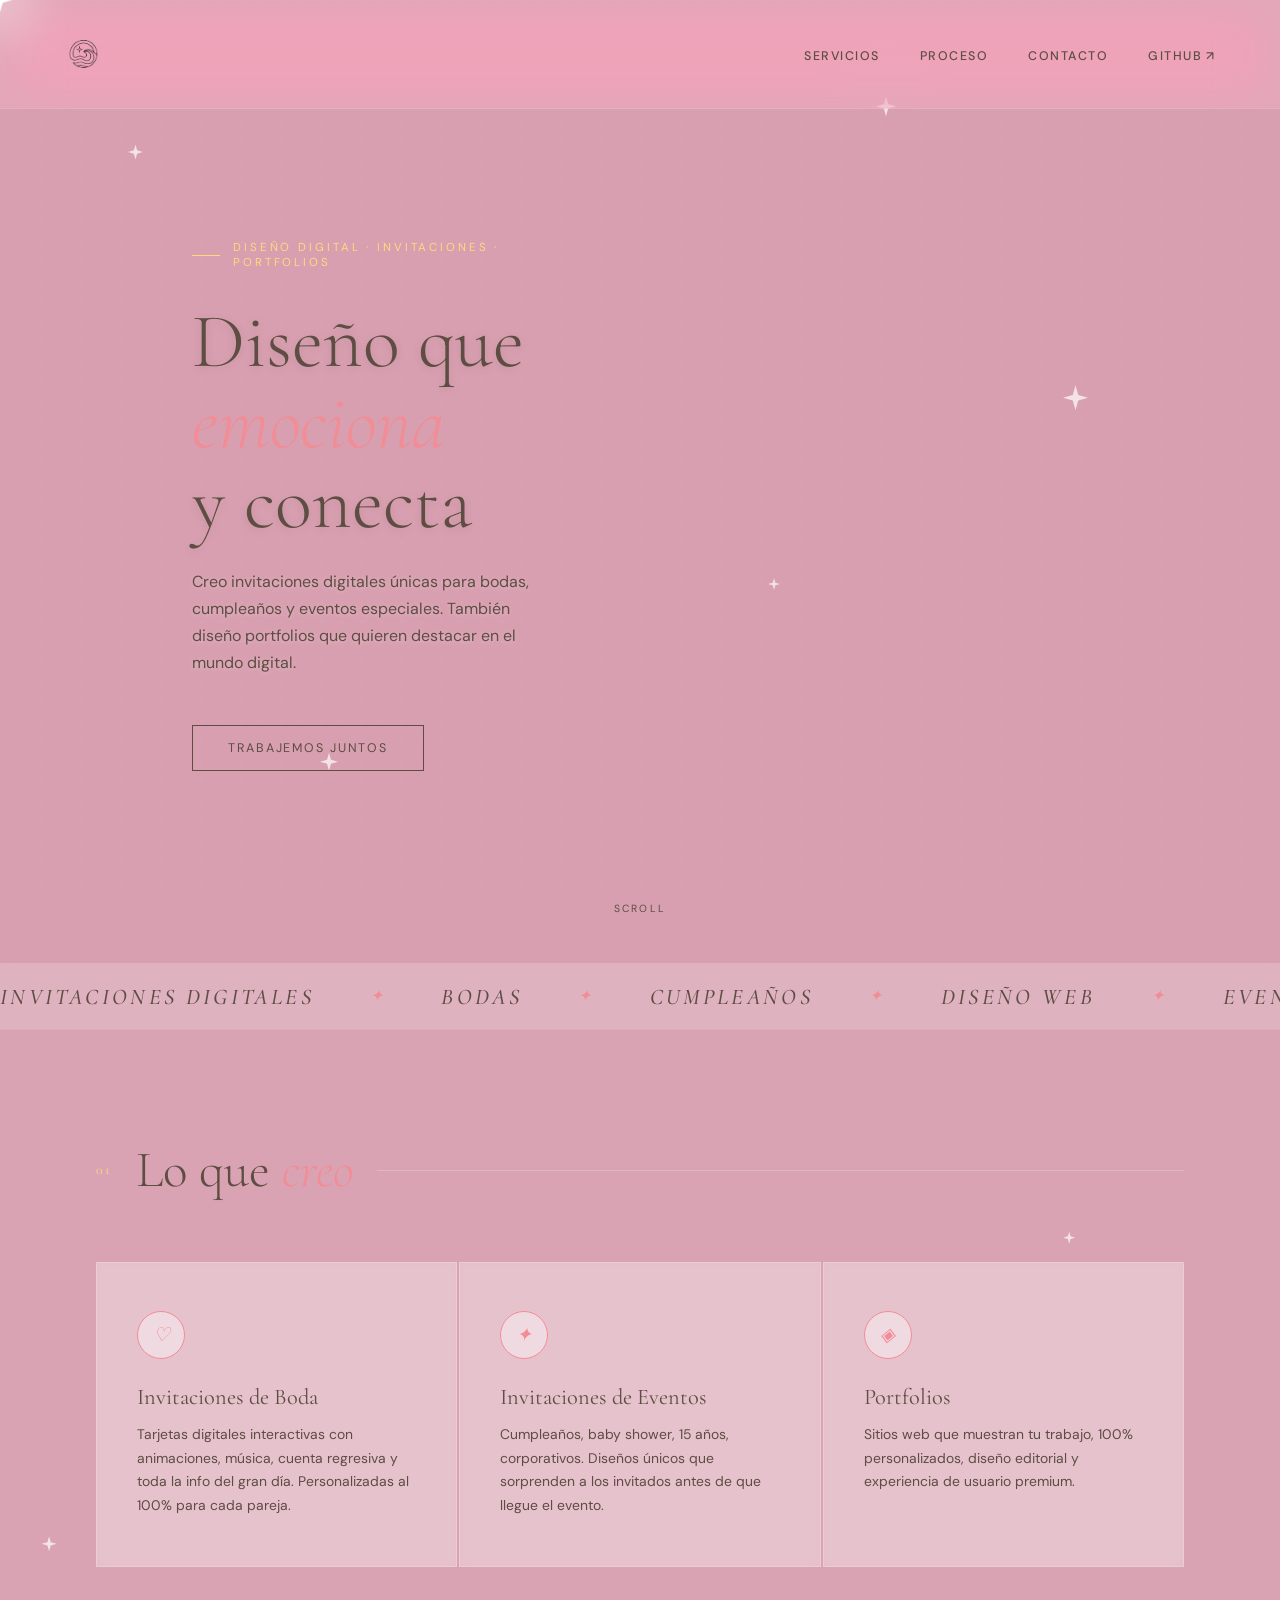
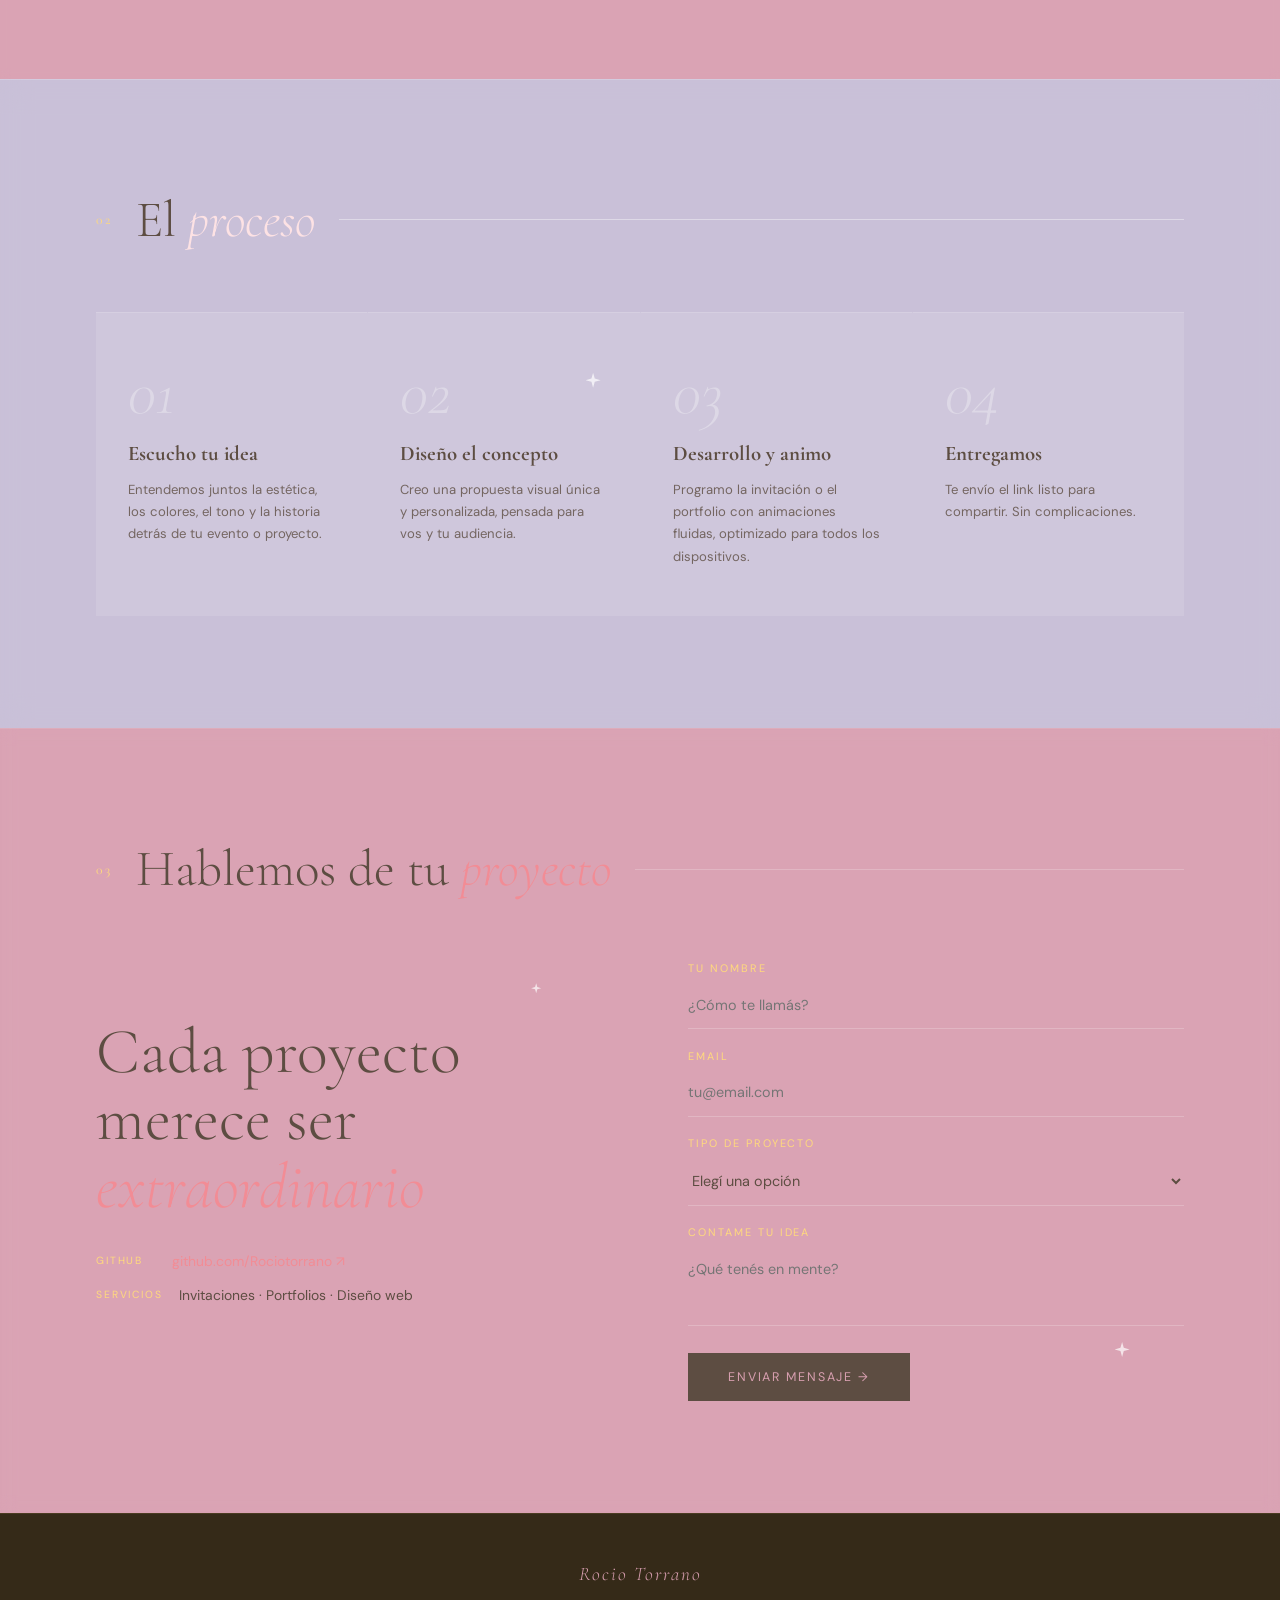
==== commit 3f5c20a2: "AHORA SI" ====
--- a/portfolio-rocio.html
+++ b/portfolio-rocio.html
@@ -8,956 +8,24 @@
   <link
     href="https://fonts.googleapis.com/css2?family=Cormorant+Garamond:ital,wght@0,300;0,400;0,600;1,300;1,400&family=DM+Sans:wght@300;400;500&display=swap"
     rel="stylesheet">
-  <style>
-    :root {
-      --cream: #F8FAFB;
-      /* Blanco brisa */
-      --warm-white: #FFFFFF;
-      --blush: #E2E8F0;
-      /* Arena clara */
-      --dusty-rose: #64748B;
-      /* Azul bruma */
-      --terra: #334155;
-      /* Azul pizarra */
-      --deep: #0F172A;
-      /* Azul Atlántico profundo */
-      --sage: #94A3B8;
-      /* Gris azulado */
-      --gold: #A6917C;
-      /* Oro arena / Muted gold */
-      --gold-light: #CBD5E1;
-      --charcoal: #475569;
-    }
-
-    * {
-      margin: 0;
-      padding: 0;
-      box-sizing: border-box;
-    }
-
-    body {
-      font-family: 'DM Sans', sans-serif;
-      background: var(--cream);
-      color: var(--deep);
-      overflow-x: hidden;
-    }
-
-    /* ── CURSOR ── */
-    body {
-      cursor: none;
-    }
-
-    #cursor {
-      position: fixed;
-      width: 12px;
-      height: 12px;
-      background: var(--dusty-rose);
-      border-radius: 50%;
-      pointer-events: none;
-      z-index: 9999;
-      transform: translate(-50%, -50%);
-      transition: transform 0.15s ease, background 0.2s;
-      mix-blend-mode: multiply;
-    }
-
-    #cursor-ring {
-      position: fixed;
-      width: 36px;
-      height: 36px;
-      border: 1px solid var(--dusty-rose);
-      border-radius: 50%;
-      pointer-events: none;
-      z-index: 9998;
-      transform: translate(-50%, -50%);
-      transition: all 0.35s cubic-bezier(.23, 1, .32, 1);
-      opacity: 0.6;
-    }
-
-    /* ── NAV ── */
-    nav {
-      position: fixed;
-      top: 0;
-      left: 0;
-      right: 0;
-      z-index: 100;
-      padding: 1.5rem 4rem;
-      display: flex;
-      justify-content: space-between;
-      align-items: center;
-      background: rgba(248, 244, 239, 0.85);
-      backdrop-filter: blur(12px);
-      border-bottom: 0.5px solid rgba(196, 160, 90, 0.2);
-    }
-
-    .nav-logo {
-      font-family: 'Cormorant Garamond', serif;
-      font-size: 1.3rem;
-      font-weight: 300;
-      letter-spacing: 0.15em;
-      color: var(--deep);
-      text-decoration: none;
-    }
-
-    .nav-links {
-      display: flex;
-      gap: 2.5rem;
-      list-style: none;
-    }
-
-    .nav-links a {
-      font-size: 0.78rem;
-      letter-spacing: 0.12em;
-      text-transform: uppercase;
-      color: var(--charcoal);
-      text-decoration: none;
-      font-weight: 400;
-      transition: color 0.2s;
-    }
-
-    .nav-links a:hover {
-      color: var(--dusty-rose);
-    }
-
-    /* ── HERO ── */
-    .hero {
-      min-height: 100vh;
-      display: grid;
-      grid-template-columns: 1fr 1fr;
-      position: relative;
-      overflow: hidden;
-    }
-
-    .hero-left {
-      display: flex;
-      flex-direction: column;
-      justify-content: center;
-      padding: 8rem 5rem 5rem 6rem;
-      position: relative;
-      z-index: 2;
-    }
-
-    .hero-tag {
-      font-size: 0.72rem;
-      letter-spacing: 0.25em;
-      text-transform: uppercase;
-      color: var(--gold);
-      margin-bottom: 2rem;
-      display: flex;
-      align-items: center;
-      gap: 0.8rem;
-    }
-
-    .hero-tag::before {
-      content: '';
-      display: block;
-      width: 2rem;
-      height: 0.5px;
-      background: var(--gold);
-    }
-
-    .hero-title {
-      font-family: 'Cormorant Garamond', serif;
-      font-size: clamp(3.5rem, 6vw, 6rem);
-      font-weight: 300;
-      line-height: 1.05;
-      margin-bottom: 1.5rem;
-      color: var(--deep);
-    }
-
-    .hero-title em {
-      font-style: italic;
-      color: var(--dusty-rose);
-    }
-
-    .hero-sub {
-      font-size: 1rem;
-      font-weight: 300;
-      line-height: 1.7;
-      color: var(--charcoal);
-      max-width: 380px;
-      margin-bottom: 3rem;
-      opacity: 0.85;
-    }
-
-    .hero-ctas {
-      display: flex;
-      gap: 1rem;
-      flex-wrap: wrap;
-    }
-
-    .btn-primary {
-      padding: 0.9rem 2.2rem;
-      background: var(--deep);
-      color: var(--cream);
-      font-size: 0.78rem;
-      letter-spacing: 0.15em;
-      text-transform: uppercase;
-      border: none;
-      text-decoration: none;
-      font-family: 'DM Sans', sans-serif;
-      transition: background 0.2s, transform 0.2s;
-      display: inline-block;
-    }
-
-    .btn-primary:hover {
-      background: var(--terra);
-      transform: translateY(-1px);
-    }
-
-    .btn-outline {
-      padding: 0.9rem 2.2rem;
-      background: transparent;
-      color: var(--deep);
-      font-size: 0.78rem;
-      letter-spacing: 0.15em;
-      text-transform: uppercase;
-      border: 0.5px solid var(--deep);
-      text-decoration: none;
-      font-family: 'DM Sans', sans-serif;
-      transition: all 0.2s;
-      display: inline-block;
-    }
-
-    .btn-outline:hover {
-      background: var(--blush);
-      border-color: var(--dusty-rose);
-    }
-
-    .hero-right {
-      position: relative;
-      overflow: hidden;
-      background: var(--cream);
-    }
-
-    .hero-right::before {
-      content: '';
-      position: absolute;
-      inset: 0;
-      background: radial-gradient(circle at 50% 50%, rgba(166, 145, 124, 0.05) 0%, transparent 70%);
-      z-index: 1;
-    }
-
-    .hero-decoration {
-      position: absolute;
-      inset: 0;
-      display: flex;
-      align-items: center;
-      justify-content: center;
-      z-index: 2;
-    }
-
-    .deco-frame {
-      width: 65%;
-      aspect-ratio: 3/4;
-      border: 0.5px solid rgba(166, 145, 124, 0.3);
-      position: relative;
-      display: flex;
-      align-items: center;
-      justify-content: center;
-    }
-
-    .deco-frame::before {
-      content: '';
-      position: absolute;
-      inset: 5%;
-      background: url('R.png') center center/contain no-repeat;
-      opacity: 1;
-    }
-
-    .deco-frame::after {
-      content: '';
-      position: absolute;
-      inset: 1.5rem;
-      border: 0.5px solid rgba(166, 145, 124, 0.1);
-    }
-
-
-    .hero-scroll {
-      position: absolute;
-      bottom: 3rem;
-      left: 50%;
-      transform: translateX(-50%);
-      display: flex;
-      flex-direction: column;
-      align-items: center;
-      gap: 0.5rem;
-      font-size: 0.65rem;
-      letter-spacing: 0.2em;
-      text-transform: uppercase;
-      color: var(--charcoal);
-      opacity: 0.5;
-    }
-
-    .hero-scroll .line {
-      width: 0.5px;
-      height: 3rem;
-      background: var(--charcoal);
-      animation: scrollLine 2s ease-in-out infinite;
-    }
-
-    @keyframes scrollLine {
-
-      0%,
-      100% {
-        transform: scaleY(0);
-        transform-origin: top;
-      }
-
-      50% {
-        transform: scaleY(1);
-        transform-origin: top;
-      }
-    }
-
-    /* ── SECTIONS ── */
-    section {
-      padding: 7rem 6rem;
-    }
-
-    .section-header {
-      display: flex;
-      align-items: center;
-      gap: 1.5rem;
-      margin-bottom: 4rem;
-    }
-
-    .section-num {
-      font-family: 'Cormorant Garamond', serif;
-      font-size: 0.85rem;
-      color: var(--gold);
-      letter-spacing: 0.2em;
-    }
-
-    .section-title {
-      font-family: 'Cormorant Garamond', serif;
-      font-size: clamp(2rem, 4vw, 3.5rem);
-      font-weight: 300;
-      color: var(--deep);
-      line-height: 1.1;
-    }
-
-    .section-title em {
-      font-style: italic;
-      color: var(--dusty-rose);
-    }
-
-    .section-line {
-      flex: 1;
-      height: 0.5px;
-      background: var(--gold-light);
-    }
-
-    /* ── SERVICES ── */
-    .services {
-      background: var(--warm-white);
-    }
-
-    .services-grid {
-      display: grid;
-      grid-template-columns: repeat(3, 1fr);
-      gap: 2px;
-    }
-
-    .service-card {
-      padding: 3rem 2.5rem;
-      background: var(--cream);
-      position: relative;
-      overflow: hidden;
-      transition: background 0.3s;
-    }
-
-    .service-card:hover {
-      background: var(--blush);
-    }
-
-    .service-card::before {
-      content: '';
-      position: absolute;
-      bottom: 0;
-      left: 0;
-      right: 0;
-      height: 2px;
-      background: var(--gold);
-      transform: scaleX(0);
-      transform-origin: left;
-      transition: transform 0.4s ease;
-    }
-
-    .service-card:hover::before {
-      transform: scaleX(1);
-    }
-
-    .service-icon {
-      width: 3rem;
-      height: 3rem;
-      margin-bottom: 1.5rem;
-      border: 0.5px solid var(--gold);
-      display: flex;
-      align-items: center;
-      justify-content: center;
-      font-family: 'Cormorant Garamond', serif;
-      font-size: 1.2rem;
-      color: var(--gold);
-      font-style: italic;
-    }
-
-    .service-name {
-      font-family: 'Cormorant Garamond', serif;
-      font-size: 1.4rem;
-      font-weight: 400;
-      margin-bottom: 0.8rem;
-      color: var(--deep);
-    }
-
-    .service-desc {
-      font-size: 0.87rem;
-      font-weight: 300;
-      line-height: 1.7;
-      color: var(--charcoal);
-      opacity: 0.8;
-    }
-
-    /* ── PORTFOLIO PROJECTS ── */
-    .projects {
-      background: var(--cream);
-    }
-
-    .projects-grid {
-      display: grid;
-      grid-template-columns: repeat(2, 1fr);
-      gap: 1.5rem;
-    }
-
-    .project-card {
-      position: relative;
-      overflow: hidden;
-      aspect-ratio: 4/3;
-      background: var(--blush);
-      cursor: none;
-    }
-
-    .project-card.featured {
-      grid-column: span 2;
-      aspect-ratio: 16/7;
-    }
-
-    .project-bg {
-      position: absolute;
-      inset: 0;
-      transition: transform 0.6s cubic-bezier(.23, 1, .32, 1);
-    }
-
-    .project-card:hover .project-bg {
-      transform: scale(1.04);
-    }
-
-    .project-card:nth-child(1) .project-bg {
-      background: linear-gradient(135deg, #1E293B 0%, #334155 50%, #475569 100%);
-    }
-
-    .project-card:nth-child(2) .project-bg {
-      background: linear-gradient(135deg, #64748B 0%, #94A3B8 50%, #CBD5E1 100%);
-    }
-
-    .project-card:nth-child(3) .project-bg {
-      background: linear-gradient(135deg, #0F172A 0%, #1E293B 50%, #334155 100%);
-    }
-
-    .project-card:nth-child(4) .project-bg {
-      background: linear-gradient(135deg, #94A3B8 0%, #CBD5E1 50%, #E2E8F0 100%);
-    }
-
-    .project-overlay {
-      position: absolute;
-      inset: 0;
-      background: rgba(44, 24, 16, 0);
-      transition: background 0.4s;
-      display: flex;
-      align-items: flex-end;
-      padding: 2rem;
-    }
-
-    .project-card:hover .project-overlay {
-      background: rgba(44, 24, 16, 0.6);
-    }
-
-    .project-info {
-      opacity: 0;
-      transform: translateY(1rem);
-      transition: all 0.4s 0.1s;
-    }
-
-    .project-card:hover .project-info {
-      opacity: 1;
-      transform: translateY(0);
-    }
-
-    .project-tag {
-      font-size: 0.65rem;
-      letter-spacing: 0.2em;
-      text-transform: uppercase;
-      color: var(--gold);
-      margin-bottom: 0.4rem;
-    }
-
-    .project-name {
-      font-family: 'Cormorant Garamond', serif;
-      font-size: 1.6rem;
-      color: var(--cream);
-      font-weight: 300;
-      margin-bottom: 0.8rem;
-    }
-
-    .project-link {
-      display: inline-flex;
-      align-items: center;
-      gap: 0.5rem;
-      font-size: 0.75rem;
-      letter-spacing: 0.15em;
-      text-transform: uppercase;
-      color: var(--cream);
-      text-decoration: none;
-      border-bottom: 0.5px solid rgba(255, 255, 255, 0.4);
-      padding-bottom: 0.2rem;
-      transition: border-color 0.2s;
-    }
-
-    .project-link:hover {
-      border-color: var(--gold);
-      color: var(--gold);
-    }
-
-    .project-decoration {
-      position: absolute;
-      top: 1.5rem;
-      right: 1.5rem;
-      font-family: 'Cormorant Garamond', serif;
-      font-size: 3rem;
-      font-weight: 300;
-      font-style: italic;
-      color: rgba(255, 255, 255, 0.15);
-      line-height: 1;
-    }
-
-    /* Live preview elements inside cards */
-    .card-preview {
-      position: absolute;
-      inset: 0;
-      display: flex;
-      align-items: center;
-      justify-content: center;
-      padding: 2rem;
-    }
-
-    .invitation-preview {
-      background: rgba(255, 255, 255, 0.85);
-      padding: 1.5rem 2rem;
-      text-align: center;
-      border: 0.5px solid rgba(196, 160, 90, 0.6);
-      max-width: 220px;
-      width: 100%;
-      box-shadow: 0 8px 32px rgba(44, 24, 16, 0.15);
-    }
-
-    .inv-ornament {
-      font-family: 'Cormorant Garamond', serif;
-      font-size: 1.8rem;
-      color: var(--gold);
-      margin-bottom: 0.5rem;
-    }
-
-    .inv-title {
-      font-family: 'Cormorant Garamond', serif;
-      font-size: 1rem;
-      font-weight: 300;
-      letter-spacing: 0.15em;
-      color: var(--deep);
-      margin-bottom: 0.3rem;
-    }
-
-    .inv-names {
-      font-family: 'Cormorant Garamond', serif;
-      font-size: 1.6rem;
-      font-style: italic;
-      color: var(--terra);
-      line-height: 1.1;
-      margin-bottom: 0.5rem;
-    }
-
-    .inv-date {
-      font-size: 0.65rem;
-      letter-spacing: 0.2em;
-      text-transform: uppercase;
-      color: var(--charcoal);
-      opacity: 0.7;
-    }
-
-    /* ── ABOUT / PROCESS ── */
-    .process {
-      background: var(--deep);
-      color: var(--cream);
-    }
-
-    .process .section-title {
-      color: var(--cream);
-    }
-
-    .process .section-title em {
-      color: var(--blush);
-    }
-
-    .process .section-num {
-      color: var(--gold);
-    }
-
-    .process .section-line {
-      background: rgba(196, 160, 90, 0.2);
-    }
-
-    .process-steps {
-      display: grid;
-      grid-template-columns: repeat(4, 1fr);
-      gap: 1px;
-      background: rgba(196, 160, 90, 0.1);
-      margin-top: 4rem;
-    }
-
-    .step {
-      padding: 3rem 2rem;
-      background: var(--deep);
-      position: relative;
-      border-top: 1px solid rgba(196, 160, 90, 0.15);
-    }
-
-    .step-num {
-      font-family: 'Cormorant Garamond', serif;
-      font-size: 4rem;
-      font-weight: 300;
-      font-style: italic;
-      color: rgba(196, 160, 90, 0.15);
-      line-height: 1;
-      margin-bottom: 1rem;
-    }
-
-    .step-title {
-      font-family: 'Cormorant Garamond', serif;
-      font-size: 1.3rem;
-      color: var(--cream);
-      margin-bottom: 0.8rem;
-    }
-
-    .step-desc {
-      font-size: 0.82rem;
-      font-weight: 300;
-      line-height: 1.7;
-      color: rgba(253, 250, 247, 0.55);
-    }
-
-    /* ── CONTACT ── */
-    .contact {
-      background: var(--warm-white);
-    }
-
-    .contact-inner {
-      display: grid;
-      grid-template-columns: 1fr 1fr;
-      gap: 6rem;
-      align-items: center;
-    }
-
-    .contact-left .big-text {
-      font-family: 'Cormorant Garamond', serif;
-      font-size: clamp(2.5rem, 5vw, 5rem);
-      font-weight: 300;
-      line-height: 1.05;
-      color: var(--deep);
-      margin-bottom: 2rem;
-    }
-
-    .contact-left .big-text em {
-      font-style: italic;
-      color: var(--dusty-rose);
-      display: block;
-    }
-
-    .contact-detail {
-      display: flex;
-      flex-direction: column;
-      gap: 1rem;
-      margin-bottom: 2.5rem;
-    }
-
-    .contact-item {
-      display: flex;
-      align-items: center;
-      gap: 1rem;
-      font-size: 0.87rem;
-      color: var(--charcoal);
-    }
-
-    .contact-item .label {
-      font-size: 0.65rem;
-      letter-spacing: 0.18em;
-      text-transform: uppercase;
-      color: var(--gold);
-      min-width: 60px;
-    }
-
-    .contact-form {
-      display: flex;
-      flex-direction: column;
-      gap: 1.2rem;
-    }
-
-    .form-group {
-      display: flex;
-      flex-direction: column;
-      gap: 0.4rem;
-    }
-
-    .form-group label {
-      font-size: 0.68rem;
-      letter-spacing: 0.18em;
-      text-transform: uppercase;
-      color: var(--gold);
-    }
-
-    .form-group input,
-    .form-group select,
-    .form-group textarea {
-      padding: 0.9rem 0;
-      background: transparent;
-      border: none;
-      border-bottom: 0.5px solid rgba(44, 24, 16, 0.2);
-      font-family: 'DM Sans', sans-serif;
-      font-size: 0.9rem;
-      color: var(--deep);
-      outline: none;
-      transition: border-color 0.2s;
-    }
-
-    .form-group input:focus,
-    .form-group select:focus,
-    .form-group textarea:focus {
-      border-color: var(--dusty-rose);
-    }
-
-    .form-group textarea {
-      resize: none;
-      height: 80px;
-    }
-
-    .form-group select {
-      cursor: none;
-    }
-
-    .form-submit {
-      padding: 1rem 2.5rem;
-      background: var(--deep);
-      color: var(--cream);
-      border: none;
-      cursor: none;
-      font-family: 'DM Sans', sans-serif;
-      font-size: 0.78rem;
-      letter-spacing: 0.15em;
-      text-transform: uppercase;
-      align-self: flex-start;
-      margin-top: 0.5rem;
-      transition: background 0.2s, transform 0.2s;
-    }
-
-    .form-submit:hover {
-      background: var(--terra);
-      transform: translateY(-2px);
-    }
-
-    /* ── FOOTER ── */
-    footer {
-      padding: 3rem 6rem;
-      background: var(--deep);
-      color: var(--cream);
-      display: flex;
-      justify-content: space-between;
-      align-items: center;
-      border-top: 0.5px solid rgba(196, 160, 90, 0.15);
-    }
-
-    .footer-logo {
-      font-family: 'Cormorant Garamond', serif;
-      font-size: 1.2rem;
-      font-weight: 300;
-      font-style: italic;
-      color: var(--cream);
-      letter-spacing: 0.1em;
-    }
-
-    .footer-links {
-      display: flex;
-      gap: 2rem;
-    }
-
-    .footer-links a {
-      font-size: 0.72rem;
-      letter-spacing: 0.12em;
-      text-transform: uppercase;
-      color: rgba(253, 250, 247, 0.5);
-      text-decoration: none;
-      transition: color 0.2s;
-    }
-
-    .footer-links a:hover {
-      color: var(--gold);
-    }
-
-    .footer-copy {
-      font-size: 0.72rem;
-      color: rgba(253, 250, 247, 0.3);
-      letter-spacing: 0.05em;
-    }
-
-    /* ── ANIMATIONS ── */
-    @keyframes fadeUp {
-      from {
-        opacity: 0;
-        transform: translateY(2rem);
-      }
-
-      to {
-        opacity: 1;
-        transform: translateY(0);
-      }
-    }
-
-    .hero-tag {
-      animation: fadeUp 0.7s ease 0.2s both;
-    }
-
-    .hero-title {
-      animation: fadeUp 0.7s ease 0.35s both;
-    }
-
-    .hero-sub {
-      animation: fadeUp 0.7s ease 0.5s both;
-    }
-
-    .hero-ctas {
-      animation: fadeUp 0.7s ease 0.65s both;
-    }
-
-    /* ── RESPONSIVE ── */
-    @media (max-width: 900px) {
-      nav {
-        padding: 1.2rem 2rem;
-      }
-
-      .nav-links {
-        gap: 1.5rem;
-      }
-
-      .hero {
-        grid-template-columns: 1fr;
-      }
-
-      .hero-left {
-        padding: 8rem 2.5rem 3rem;
-      }
-
-      .hero-right {
-        min-height: 40vh;
-      }
-
-      section {
-        padding: 5rem 2.5rem;
-      }
-
-      .services-grid {
-        grid-template-columns: 1fr;
-        gap: 1px;
-      }
-
-      .projects-grid {
-        grid-template-columns: 1fr;
-      }
-
-      .project-card.featured {
-        grid-column: span 1;
-        aspect-ratio: 4/3;
-      }
-
-      .process-steps {
-        grid-template-columns: 1fr 1fr;
-      }
-
-      .contact-inner {
-        grid-template-columns: 1fr;
-        gap: 3rem;
-      }
-
-      footer {
-        flex-direction: column;
-        gap: 1.5rem;
-        text-align: center;
-      }
-
-      .footer-links {
-        flex-wrap: wrap;
-        justify-content: center;
-      }
-    }
-
-    /* Marquee strip */
-    .marquee-strip {
-      background: var(--deep);
-      padding: 1rem 0;
-      overflow: hidden;
-      border-top: 0.5px solid rgba(196, 160, 90, 0.15);
-      border-bottom: 0.5px solid rgba(196, 160, 90, 0.15);
-    }
-
-    .marquee-inner {
-      display: flex;
-      gap: 3rem;
-      white-space: nowrap;
-      animation: marquee 18s linear infinite;
-      width: max-content;
-    }
-
-    .marquee-inner span {
-      font-family: 'Cormorant Garamond', serif;
-      font-size: 0.8rem;
-      letter-spacing: 0.25em;
-      text-transform: uppercase;
-      color: rgba(253, 250, 247, 0.35);
-      font-style: italic;
-    }
-
-    .marquee-inner .dot {
-      color: var(--gold);
-    }
-
-    @keyframes marquee {
-      from {
-        transform: translateX(0);
-      }
-
-      to {
-        transform: translateX(-50%);
-      }
-    }
-  </style>
+  <link rel="stylesheet" href="style.css">
 </head>
 
 <body>
+
+  <video autoplay muted loop playsinline id="bg-video">
+    <source src="fondo.mp4" type="video/mp4">
+  </video>
 
   <div id="cursor"></div>
   <div id="cursor-ring"></div>
 
-  <!-- NAV -->
   <nav>
-    <a href="#" class="nav-logo">Rocio Torrano</a>
+    <a href="#" class="nav-logo">
+      <img src="logo.png" alt="Rocio Torrano" style="height: 60px; width: auto; display: block;">
+    </a>
     <ul class="nav-links">
       <li><a href="#servicios">Servicios</a></li>
-      <li><a href="#proyectos">Proyectos</a></li>
       <li><a href="#proceso">Proceso</a></li>
       <li><a href="#contacto">Contacto</a></li>
       <li><a href="https://github.com/Rociotorrano" target="_blank">GitHub ↗</a></li>
@@ -966,6 +34,14 @@
 
   <!-- HERO -->
   <section class="hero">
+    <div class="hero-bg-anim">
+      <!-- Destellos inspirados en la imagen -->
+      <div class="sparkle" style="top: 15%; left: 10%; animation-delay: 0s;"></div>
+      <div class="sparkle" style="top: 40%; right: 15%; animation-delay: 1.5s; width: 25px; height: 25px;"></div>
+      <div class="sparkle" style="bottom: 20%; left: 25%; animation-delay: 0.8s; width: 18px; height: 18px;"></div>
+      <div class="sparkle" style="top: 60%; left: 60%; animation-delay: 2s; width: 12px; height: 12px;"></div>
+      <div class="sparkle" style="top: 10%; right: 30%; animation-delay: 0.5s; width: 20px; height: 20px;"></div>
+    </div>
     <div class="hero-left">
       <div class="hero-tag">Diseño Digital · Invitaciones · Portfolios</div>
       <h1 class="hero-title">
@@ -980,13 +56,9 @@
       </div>
     </div>
     <div class="hero-right">
-      <div class="hero-decoration">
-        <div class="deco-frame"></div>
-      </div>
     </div>
     <div class="hero-scroll">
       <span>Scroll</span>
-      <div class="line"></div>
     </div>
   </section>
 
@@ -1013,7 +85,11 @@
       <h2 class="section-title">Lo que <em>creo</em></h2>
       <div class="section-line"></div>
     </div>
-    <div class="services-grid">
+    <div class="services-grid" style="position: relative;">
+      <!-- Brillos en servicios -->
+      <div class="sparkle" style="top: -10%; right: 10%; animation-delay: 2s; width: 12px; height: 12px;"></div>
+      <div class="sparkle" style="bottom: 5%; left: -5%; animation-delay: 1s; width: 15px; height: 15px;"></div>
+
       <div class="service-card">
         <div class="service-icon">♡</div>
         <h3 class="service-name">Invitaciones de Boda</h3>
@@ -1029,7 +105,7 @@
       <div class="service-card">
         <div class="service-icon">◈</div>
         <h3 class="service-name">Portfolios</h3>
-        <p class="service-desc">Sitios web elegantes que muestran el trabajo fotográfico con galerías optimizadas,
+        <p class="service-desc">Sitios web que muestran tu trabajo, 100% personalizados,
           diseño editorial y experiencia de usuario premium.</p>
       </div>
     </div>
@@ -1044,7 +120,10 @@
       <h2 class="section-title">El <em>proceso</em></h2>
       <div class="section-line"></div>
     </div>
-    <div class="process-steps">
+    <div class="process-steps" style="position: relative;">
+      <!-- Brillos en proceso -->
+      <div class="sparkle" style="top: 20%; left: 45%; animation-delay: 3s; filter: brightness(2);"></div>
+
       <div class="step">
         <div class="step-num">01</div>
         <h3 class="step-title">Escucho tu idea</h3>
@@ -1077,7 +156,11 @@
       <h2 class="section-title">Hablemos de tu <em>proyecto</em></h2>
       <div class="section-line"></div>
     </div>
-    <div class="contact-inner">
+    <div class="contact-inner" style="position: relative;">
+      <!-- Brillos en contacto -->
+      <div class="sparkle" style="bottom: 10%; right: 5%; animation-delay: 0.5s;"></div>
+      <div class="sparkle" style="top: 5%; left: 40%; animation-delay: 2.5s; width: 10px; height: 10px;"></div>
+
       <div class="contact-left">
         <div class="big-text">
           Cada proyecto<br>merece ser<br><em>extraordinario</em>
@@ -1129,81 +212,7 @@
 
   </footer>
 
-  <script>
-    const cursor = document.getElementById('cursor');
-    const ring = document.getElementById('cursor-ring');
-    let mx = 0, my = 0, rx = 0, ry = 0;
-
-    document.addEventListener('mousemove', e => {
-      mx = e.clientX; my = e.clientY;
-      cursor.style.left = mx + 'px';
-      cursor.style.top = my + 'px';
-    });
-
-    function animateRing() {
-      rx += (mx - rx) * 0.12;
-      ry += (my - ry) * 0.12;
-      ring.style.left = rx + 'px';
-      ring.style.top = ry + 'px';
-      requestAnimationFrame(animateRing);
-    }
-    animateRing();
-
-    document.querySelectorAll('a, button, .project-card').forEach(el => {
-      el.addEventListener('mouseenter', () => {
-        cursor.style.transform = 'translate(-50%, -50%) scale(2)';
-        cursor.style.background = 'var(--gold)';
-        ring.style.transform = 'translate(-50%, -50%) scale(1.5)';
-        ring.style.opacity = '0.3';
-      });
-      el.addEventListener('mouseleave', () => {
-        cursor.style.transform = 'translate(-50%, -50%) scale(1)';
-        cursor.style.background = 'var(--dusty-rose)';
-        ring.style.transform = 'translate(-50%, -50%) scale(1)';
-        ring.style.opacity = '0.6';
-      });
-    });
-
-    // Scroll reveal
-    const observer = new IntersectionObserver((entries) => {
-      entries.forEach(entry => {
-        if (entry.isIntersecting) {
-          entry.target.style.opacity = '1';
-          entry.target.style.transform = 'translateY(0)';
-        }
-      });
-    }, { threshold: 0.1 });
-
-    document.querySelectorAll('.service-card, .project-card, .step').forEach(el => {
-      el.style.opacity = '0';
-      el.style.transform = 'translateY(2rem)';
-      el.style.transition = 'opacity 0.6s ease, transform 0.6s ease';
-      observer.observe(el);
-    });
-
-    // WhatsApp Integration
-    document.getElementById('whatsapp-submit').addEventListener('click', () => {
-      const name = document.getElementById('contact-name').value;
-      const email = document.getElementById('contact-email').value;
-      const project = document.getElementById('contact-project').value;
-      const message = document.getElementById('contact-message').value;
-
-      if (!name || !message) {
-        alert("Por favor, completa al menos tu nombre y el mensaje.");
-        return;
-      }
-
-      const text = `¡Hola Rocio! 👋 Mi nombre es ${name}. 
-📧 Email: ${email}
-🎯 Proyecto: ${project}
-📝 Mensaje: ${message}`;
-
-      const encodedText = encodeURIComponent(text);
-      const whatsappUrl = `https://wa.me/5492257307874?text=${encodedText}`;
-
-      window.open(whatsappUrl, '_blank');
-    });
-  </script>
+  <script src="main.js"></script>
 </body>
 
 </html>
--- a/style.css
+++ b/style.css
@@ -0,0 +1,1008 @@
+:root {
+  --cream: #d89fb0;
+  /* EL ROSADO QUE TE GUSTA */
+  --warm-white: #FFFFFF;
+  --blush: #FDE2E4;
+  --dusty-rose: #F28C95;
+  --terra: #FFB382;
+  --deep: #5D4D42;
+  /* Un café más suave y elegante, no tan oscuro */
+  --sage: #8B735B;
+  --gold: #FFD97D;
+  --gold-light: rgba(255, 255, 255, 0.2);
+  --charcoal: #5D4D42;
+  --mesh-1: #FFB382;
+  --mesh-2: #F28C95;
+  --mesh-3: #FFD97D;
+  --mesh-4: #FFCAE3;
+}
+
+* {
+  margin: 0;
+  padding: 0;
+  box-sizing: border-box;
+}
+
+body {
+  font-family: 'DM Sans', sans-serif;
+  background-color: var(--cream);
+  color: var(--deep);
+  overflow-x: hidden;
+  position: relative;
+}
+
+#bg-video {
+  position: fixed;
+  top: 50%;
+  left: 50%;
+  min-width: 100%;
+  min-height: 100%;
+  width: auto;
+  height: auto;
+  z-index: -5;
+  transform: translate(-50%, -50%);
+  object-fit: cover;
+}
+
+/* Glass Tile Grid Overlay */
+body::before {
+  content: '';
+  position: fixed;
+  inset: 0;
+  z-index: -1;
+  pointer-events: none;
+}
+
+body::after {
+  content: '';
+  position: fixed;
+  inset: 0;
+  background-color: rgba(216, 159, 176, 0.3);
+  /* Tinte rosado para el video */
+  background-image: radial-gradient(circle at 2px 2px, rgba(255, 255, 255, 0.05) 1px, transparent 0);
+  background-size: 20px 20px;
+  backdrop-filter: blur(2px);
+  z-index: -2;
+  pointer-events: none;
+}
+
+/* Subtle tile highlight */
+.grid-tile-highlight {
+  position: absolute;
+  inset: 0;
+  background: radial-gradient(circle at 50% 50%, rgba(255, 255, 255, 0.03) 0%, transparent 70%);
+  pointer-events: none;
+}
+
+/* ── CURSOR ── */
+body {
+  cursor: none;
+}
+
+#cursor {
+  position: fixed;
+  width: 25px;
+  height: 25px;
+  background: #FFFFFF; /* Blanco puro */
+  clip-path: polygon(50% 0%, 61% 39%, 100% 50%, 61% 61%, 50% 100%, 39% 61%, 0% 50%, 39% 39%);
+  pointer-events: none;
+  z-index: 9999;
+  transform: translate(-50%, -50%);
+  transition: transform 0.1s ease-out;
+  filter: drop-shadow(0 0 10px #FFFFFF) drop-shadow(0 0 20px #FFFFFF); /* Sombra blanca intensa */
+}
+
+#cursor-ring {
+  position: fixed;
+  width: 65px;
+  height: 65px;
+  background: rgba(255, 255, 255, 0.4); /* Halo blanco más visible */
+  border-radius: 50%;
+  pointer-events: none;
+  z-index: 9998;
+  transform: translate(-50%, -50%);
+  transition: all 0.2s cubic-bezier(.23, 1, .32, 1);
+  filter: blur(25px);
+  opacity: 1;
+}
+
+/* ── NAV ── */
+nav {
+  position: fixed;
+  top: 0;
+  left: 0;
+  right: 0;
+  z-index: 100;
+  padding: 1.5rem 4rem;
+  display: flex;
+  justify-content: space-between;
+  align-items: center;
+  background: rgba(255, 255, 255, 0.1);
+  backdrop-filter: blur(30px) saturate(150%);
+  border-bottom: 1px solid rgba(255, 255, 255, 0.1);
+}
+
+.nav-logo {
+  display: flex;
+  align-items: center;
+  text-decoration: none;
+}
+
+.nav-links {
+  display: flex;
+  gap: 2.5rem;
+  list-style: none;
+}
+
+.nav-links a {
+  font-size: 0.78rem;
+  letter-spacing: 0.12em;
+  text-transform: uppercase;
+  color: var(--deep);
+  /* Cambiado a deep para visibilidad */
+  text-decoration: none;
+  font-weight: 500;
+  transition: color 0.2s;
+}
+
+.nav-links a:hover {
+  color: var(--dusty-rose);
+}
+
+/* ── HERO ── */
+.hero {
+  min-height: 100vh;
+  display: grid;
+  grid-template-columns: 1fr 1fr;
+  position: relative;
+  overflow: hidden;
+  background-color: transparent;
+}
+
+@keyframes meshAnim {
+  0% {
+    background-position: 0% 0%;
+  }
+
+  100% {
+    background-position: 100% 100%;
+  }
+}
+
+.hero-left {
+  display: flex;
+  flex-direction: column;
+  justify-content: center;
+  padding: 8rem 5rem 5rem 6rem;
+  position: relative;
+  z-index: 2;
+}
+
+.hero-tag {
+  font-size: 0.72rem;
+  letter-spacing: 0.25em;
+  text-transform: uppercase;
+  color: var(--gold);
+  margin-bottom: 2rem;
+  display: flex;
+  align-items: center;
+  gap: 0.8rem;
+}
+
+.hero-tag::before {
+  content: '';
+  display: block;
+  width: 2rem;
+  height: 0.5px;
+  background: var(--gold);
+}
+
+.hero-title {
+  font-family: 'Cormorant Garamond', serif;
+  font-size: clamp(3.5rem, 6vw, 6rem);
+  font-weight: 300;
+  line-height: 1.05;
+  margin-bottom: 1.5rem;
+  color: var(--deep);
+  text-shadow: 0 2px 10px rgba(0, 0, 0, 0.1);
+  /* Sombra sutil para legibilidad */
+}
+
+.hero-title em {
+  font-style: italic;
+  color: var(--dusty-rose);
+  text-shadow: none;
+}
+
+.hero-sub {
+  font-size: 1rem;
+  font-weight: 400;
+  line-height: 1.7;
+  color: var(--deep);
+  max-width: 380px;
+  margin-bottom: 3rem;
+  opacity: 1;
+  text-shadow: 0 1px 5px rgba(255, 255, 255, 0.3);
+  /* Brillo para lectura */
+}
+
+.hero-ctas {
+  display: flex;
+  gap: 1rem;
+  flex-wrap: wrap;
+}
+
+.btn-primary {
+  padding: 0.9rem 2.2rem;
+  background: var(--deep);
+  color: var(--cream);
+  font-size: 0.78rem;
+  letter-spacing: 0.15em;
+  text-transform: uppercase;
+  border: none;
+  text-decoration: none;
+  font-family: 'DM Sans', sans-serif;
+  transition: background 0.2s, transform 0.2s;
+  display: inline-block;
+}
+
+.btn-primary:hover {
+  background: var(--terra);
+  transform: translateY(-1px);
+}
+
+.btn-outline {
+  padding: 0.9rem 2.2rem;
+  background: transparent;
+  color: var(--deep);
+  font-size: 0.78rem;
+  letter-spacing: 0.15em;
+  text-transform: uppercase;
+  border: 0.5px solid var(--deep);
+  text-decoration: none;
+  font-family: 'DM Sans', sans-serif;
+  transition: all 0.2s;
+  display: inline-block;
+}
+
+.btn-outline:hover {
+  background: var(--blush);
+  border-color: var(--dusty-rose);
+}
+
+.hero-right {
+  position: relative;
+  overflow: hidden;
+}
+
+/* Sparkles */
+.sparkle {
+  position: absolute;
+  background: white;
+  width: 15px;
+  height: 15px;
+  clip-path: polygon(50% 0%, 61% 39%, 100% 50%, 61% 61%, 50% 100%, 39% 61%, 0% 50%, 39% 39%);
+  opacity: 0.7;
+  z-index: 1;
+  filter: blur(0.5px);
+  animation: twinkle 3s ease-in-out infinite;
+}
+
+@keyframes twinkle {
+
+  0%,
+  100% {
+    transform: scale(0.8);
+    opacity: 0.4;
+    filter: drop-shadow(0 0 5px white);
+  }
+
+  50% {
+    transform: scale(1.2);
+    opacity: 0.8;
+    filter: drop-shadow(0 0 10px white);
+  }
+}
+
+.hero-right {
+  position: relative;
+  overflow: hidden;
+}
+
+
+.hero-scroll {
+  position: absolute;
+  bottom: 3rem;
+  left: 50%;
+  transform: translateX(-50%);
+  display: flex;
+  flex-direction: column;
+  align-items: center;
+  gap: 0.5rem;
+  font-size: 0.65rem;
+  letter-spacing: 0.2em;
+  text-transform: uppercase;
+  color: var(--deep);
+  opacity: 1;
+}
+
+.hero-scroll .line {
+  width: 0.5px;
+  height: 3rem;
+  background: var(--charcoal);
+  animation: scrollLine 2s ease-in-out infinite;
+}
+
+@keyframes scrollLine {
+
+  0%,
+  100% {
+    transform: scaleY(0);
+    transform-origin: top;
+  }
+
+  50% {
+    transform: scaleY(1);
+    transform-origin: top;
+  }
+}
+
+/* ── SECTIONS ── */
+section {
+  padding: 7rem 6rem;
+}
+
+.section-header {
+  display: flex;
+  align-items: center;
+  gap: 1.5rem;
+  margin-bottom: 4rem;
+}
+
+.section-num {
+  font-family: 'Cormorant Garamond', serif;
+  font-size: 0.85rem;
+  color: var(--gold);
+  letter-spacing: 0.2em;
+}
+
+.section-title {
+  font-family: 'Cormorant Garamond', serif;
+  font-size: clamp(2rem, 4vw, 3.5rem);
+  font-weight: 300;
+  color: var(--deep);
+  line-height: 1.1;
+}
+
+.section-title em {
+  font-style: italic;
+  color: var(--dusty-rose);
+}
+
+.section-line {
+  flex: 1;
+  height: 0.5px;
+  background: var(--gold-light);
+}
+
+/* ── SERVICES ── */
+.services {
+  background: rgba(255, 255, 255, 0.05);
+  /* Muy sutil para que se vea la cuadrícula */
+  backdrop-filter: blur(5px);
+  border-top: 1px solid rgba(255, 255, 255, 0.1);
+}
+
+.services-grid {
+  display: grid;
+  grid-template-columns: repeat(3, 1fr);
+  gap: 2px;
+}
+
+.service-card {
+  padding: 3rem 2.5rem;
+  background: rgba(255, 255, 255, 0.3);
+  backdrop-filter: blur(5px);
+  border: 1px solid rgba(255, 255, 255, 0.2);
+  position: relative;
+  overflow: hidden;
+  transition: all 0.3s;
+}
+
+.service-card:hover {
+  background: var(--blush);
+}
+
+.service-card::before {
+  content: '';
+  position: absolute;
+  bottom: 0;
+  left: 0;
+  right: 0;
+  height: 2px;
+  background: var(--gold);
+  transform: scaleX(0);
+  transform-origin: left;
+  transition: transform 0.4s ease;
+}
+
+.service-card:hover::before {
+  transform: scaleX(1);
+}
+
+.service-icon {
+  width: 3rem;
+  height: 3rem;
+  margin-bottom: 1.5rem;
+  border: 1px solid var(--dusty-rose);
+  display: flex;
+  align-items: center;
+  justify-content: center;
+  font-family: 'Cormorant Garamond', serif;
+  font-size: 1.2rem;
+  color: var(--dusty-rose);
+  font-style: italic;
+  background: rgba(255, 255, 255, 0.4);
+  border-radius: 50%;
+}
+
+.service-name {
+  font-family: 'Cormorant Garamond', serif;
+  font-size: 1.4rem;
+  font-weight: 400;
+  margin-bottom: 0.8rem;
+  color: var(--deep);
+}
+
+.service-desc {
+  font-size: 0.87rem;
+  font-weight: 400;
+  line-height: 1.7;
+  color: var(--deep);
+  opacity: 1;
+}
+
+/* ── PORTFOLIO PROJECTS ── */
+.projects {
+  background: transparent;
+}
+
+.projects-grid {
+  display: grid;
+  grid-template-columns: repeat(2, 1fr);
+  gap: 1.5rem;
+}
+
+.project-card {
+  position: relative;
+  overflow: hidden;
+  aspect-ratio: 4/3;
+  background: var(--blush);
+  cursor: none;
+}
+
+.project-card.featured {
+  grid-column: span 2;
+  aspect-ratio: 16/7;
+}
+
+.project-bg {
+  position: absolute;
+  inset: 0;
+  transition: transform 0.6s cubic-bezier(.23, 1, .32, 1);
+}
+
+.project-card:hover .project-bg {
+  transform: scale(1.04);
+}
+
+.project-card:nth-child(1) .project-bg {
+  background: linear-gradient(135deg, #F28C95 0%, #F2BFBA 100%);
+}
+
+.project-card:nth-child(2) .project-bg {
+  background: linear-gradient(135deg, #F2BFBA 0%, #F1CCA6 100%);
+}
+
+.project-card:nth-child(3) .project-bg {
+  background: linear-gradient(135deg, #F1CCA6 0%, #F2E9B8 100%);
+}
+
+.project-card:nth-child(4) .project-bg {
+  background: linear-gradient(135deg, #F2E9B8 0%, #F28C95 100%);
+}
+
+.project-overlay {
+  position: absolute;
+  inset: 0;
+  background: rgba(44, 24, 16, 0);
+  transition: background 0.4s;
+  display: flex;
+  align-items: flex-end;
+  padding: 2rem;
+}
+
+.project-card:hover .project-overlay {
+  background: rgba(45, 36, 16, 0.5);
+}
+
+.project-info {
+  opacity: 0;
+  transform: translateY(1rem);
+  transition: all 0.4s 0.1s;
+}
+
+.project-card:hover .project-info {
+  opacity: 1;
+  transform: translateY(0);
+}
+
+.project-tag {
+  font-size: 0.65rem;
+  letter-spacing: 0.2em;
+  text-transform: uppercase;
+  color: var(--gold);
+  margin-bottom: 0.4rem;
+}
+
+.project-name {
+  font-family: 'Cormorant Garamond', serif;
+  font-size: 1.6rem;
+  color: var(--cream);
+  font-weight: 300;
+  margin-bottom: 0.8rem;
+}
+
+.project-link {
+  display: inline-flex;
+  align-items: center;
+  gap: 0.5rem;
+  font-size: 0.75rem;
+  letter-spacing: 0.15em;
+  text-transform: uppercase;
+  color: var(--cream);
+  text-decoration: none;
+  border-bottom: 0.5px solid rgba(255, 255, 255, 0.4);
+  padding-bottom: 0.2rem;
+  transition: border-color 0.2s;
+}
+
+.project-link:hover {
+  border-color: var(--gold);
+  color: var(--gold);
+}
+
+.project-decoration {
+  position: absolute;
+  top: 1.5rem;
+  right: 1.5rem;
+  font-family: 'Cormorant Garamond', serif;
+  font-size: 3rem;
+  font-weight: 300;
+  font-style: italic;
+  color: rgba(255, 255, 255, 0.15);
+  line-height: 1;
+}
+
+/* Live preview elements inside cards */
+.card-preview {
+  position: absolute;
+  inset: 0;
+  display: flex;
+  align-items: center;
+  justify-content: center;
+  padding: 2rem;
+}
+
+.invitation-preview {
+  background: rgba(255, 255, 255, 0.95);
+  padding: 1.5rem 2rem;
+  text-align: center;
+  border: 1px solid var(--blush);
+  backdrop-filter: blur(5px);
+  max-width: 220px;
+  width: 100%;
+  box-shadow: 0 8px 32px rgba(242, 140, 149, 0.15);
+}
+
+.inv-ornament {
+  font-family: 'Cormorant Garamond', serif;
+  font-size: 1.8rem;
+  color: var(--dusty-rose);
+  margin-bottom: 0.5rem;
+}
+
+.inv-title {
+  font-family: 'Cormorant Garamond', serif;
+  font-size: 1rem;
+  font-weight: 300;
+  letter-spacing: 0.15em;
+  color: var(--deep);
+  margin-bottom: 0.3rem;
+}
+
+.inv-names {
+  font-family: 'Cormorant Garamond', serif;
+  font-size: 1.6rem;
+  font-style: italic;
+  color: var(--terra);
+  line-height: 1.1;
+  margin-bottom: 0.5rem;
+}
+
+.inv-date {
+  font-size: 0.65rem;
+  letter-spacing: 0.2em;
+  text-transform: uppercase;
+  color: var(--charcoal);
+  opacity: 0.7;
+}
+
+/* ── ABOUT / PROCESS ── */
+.process {
+  background: rgba(186, 225, 255, 0.5); /* Celeste soñado con transparencia */
+  color: var(--deep); /* Cambiamos a deep para que se lea mejor sobre el azul */
+  backdrop-filter: blur(15px);
+  border-top: 1px solid rgba(255, 255, 255, 0.2);
+}
+
+.process .section-title {
+  color: var(--deep);
+}
+
+.process .section-title em {
+  color: var(--blush);
+}
+
+.process .section-num {
+  color: var(--gold);
+}
+
+.process .section-line {
+  background: rgba(255, 255, 255, 0.4);
+}
+
+.process-steps {
+  display: grid;
+  grid-template-columns: repeat(4, 1fr);
+  gap: 1px;
+  background: rgba(255, 255, 255, 0.1);
+  margin-top: 4rem;
+}
+
+.step {
+  padding: 3rem 2rem;
+  background: transparent;
+  position: relative;
+  border-top: 1px solid rgba(255, 255, 255, 0.15);
+}
+
+.step-num {
+  font-family: 'Cormorant Garamond', serif;
+  font-size: 4rem;
+  font-weight: 300;
+  font-style: italic;
+  color: rgba(255, 255, 255, 0.3);
+  line-height: 1;
+  margin-bottom: 1rem;
+}
+
+.step-title {
+  font-family: 'Cormorant Garamond', serif;
+  font-size: 1.3rem;
+  color: var(--deep);
+  margin-bottom: 0.8rem;
+}
+
+.step-desc {
+  font-size: 0.82rem;
+  font-weight: 400;
+  line-height: 1.7;
+  color: var(--deep);
+  opacity: 0.8;
+}
+
+/* ── CONTACT ── */
+.contact {
+  background: rgba(255, 255, 255, 0.05);
+  backdrop-filter: blur(8px);
+  border-top: 1px solid rgba(255, 255, 255, 0.1);
+}
+
+.contact-inner {
+  display: grid;
+  grid-template-columns: 1fr 1fr;
+  gap: 6rem;
+  align-items: center;
+}
+
+.contact-left .big-text {
+  font-family: 'Cormorant Garamond', serif;
+  font-size: clamp(2.5rem, 5vw, 5rem);
+  font-weight: 300;
+  line-height: 1.05;
+  color: var(--deep);
+  margin-bottom: 2rem;
+}
+
+.contact-left .big-text em {
+  font-style: italic;
+  color: var(--dusty-rose);
+  display: block;
+}
+
+.contact-detail {
+  display: flex;
+  flex-direction: column;
+  gap: 1rem;
+  margin-bottom: 2.5rem;
+}
+
+.contact-item {
+  display: flex;
+  align-items: center;
+  gap: 1rem;
+  font-size: 0.87rem;
+  color: var(--charcoal);
+}
+
+.contact-item .label {
+  font-size: 0.65rem;
+  letter-spacing: 0.18em;
+  text-transform: uppercase;
+  color: var(--gold);
+  min-width: 60px;
+}
+
+.contact-form {
+  display: flex;
+  flex-direction: column;
+  gap: 1.2rem;
+}
+
+.form-group {
+  display: flex;
+  flex-direction: column;
+  gap: 0.4rem;
+}
+
+.form-group label {
+  font-size: 0.68rem;
+  letter-spacing: 0.18em;
+  text-transform: uppercase;
+  color: var(--gold);
+}
+
+.form-group input,
+.form-group select,
+.form-group textarea {
+  padding: 0.9rem 0;
+  background: transparent;
+  border: none;
+  border-bottom: 1px solid var(--gold-light);
+  font-family: 'DM Sans', sans-serif;
+  font-size: 0.9rem;
+  color: var(--deep);
+  outline: none;
+  transition: border-color 0.2s;
+}
+
+.form-group input:focus,
+.form-group select:focus,
+.form-group textarea:focus {
+  border-color: var(--dusty-rose);
+}
+
+.form-group textarea {
+  resize: none;
+  height: 80px;
+}
+
+.form-group select {
+  cursor: none;
+}
+
+.form-submit {
+  padding: 1rem 2.5rem;
+  background: var(--deep);
+  color: var(--cream);
+  border: none;
+  cursor: none;
+  font-family: 'DM Sans', sans-serif;
+  font-size: 0.78rem;
+  letter-spacing: 0.15em;
+  text-transform: uppercase;
+  align-self: flex-start;
+  margin-top: 0.5rem;
+  transition: background 0.2s, transform 0.2s;
+}
+
+.form-submit:hover {
+  background: var(--terra);
+  transform: translateY(-2px);
+}
+
+/* ── FOOTER ── */
+footer {
+  padding: 3rem 6rem;
+  background: rgba(45, 36, 16, 0.95);
+  color: var(--cream);
+  display: flex;
+  justify-content: space-between;
+  align-items: center;
+  border-top: 0.5px solid rgba(196, 160, 90, 0.15);
+  backdrop-filter: blur(10px);
+}
+
+.footer-logo {
+  font-family: 'Cormorant Garamond', serif;
+  font-size: 1.2rem;
+  font-weight: 300;
+  font-style: italic;
+  color: var(--cream);
+  letter-spacing: 0.1em;
+}
+
+.footer-links {
+  display: flex;
+  gap: 2rem;
+}
+
+.footer-links a {
+  font-size: 0.72rem;
+  letter-spacing: 0.12em;
+  text-transform: uppercase;
+  color: var(--cream);
+  text-decoration: none;
+  transition: color 0.2s;
+  font-weight: 500;
+}
+
+.footer-links a:hover {
+  color: var(--gold);
+}
+
+.footer-copy {
+  font-size: 0.72rem;
+  color: rgba(253, 250, 247, 0.3);
+  letter-spacing: 0.05em;
+}
+
+/* ── ANIMATIONS ── */
+@keyframes fadeUp {
+  from {
+    opacity: 0;
+    transform: translateY(2rem);
+  }
+
+  to {
+    opacity: 1;
+    transform: translateY(0);
+  }
+}
+
+.hero-bg-anim {
+  position: absolute;
+  inset: 0;
+  overflow: hidden;
+  z-index: 0;
+}
+
+.hero-tag {
+  animation: fadeUp 0.7s ease 0.2s both;
+}
+
+.hero-title {
+  animation: fadeUp 0.7s ease 0.35s both;
+}
+
+.hero-sub {
+  animation: fadeUp 0.7s ease 0.5s both;
+}
+
+.hero-ctas {
+  animation: fadeUp 0.7s ease 0.65s both;
+}
+
+/* ── RESPONSIVE ── */
+@media (max-width: 900px) {
+  nav {
+    padding: 1.2rem 2rem;
+  }
+
+  .nav-links {
+    gap: 1.5rem;
+  }
+
+  .hero {
+    grid-template-columns: 1fr;
+  }
+
+  .hero-left {
+    padding: 8rem 2.5rem 3rem;
+  }
+
+  .hero-right {
+    min-height: 40vh;
+  }
+
+  section {
+    padding: 5rem 2.5rem;
+  }
+
+  .services-grid {
+    grid-template-columns: 1fr;
+    gap: 1px;
+  }
+
+  .projects-grid {
+    grid-template-columns: 1fr;
+  }
+
+  .project-card.featured {
+    grid-column: span 1;
+    aspect-ratio: 4/3;
+  }
+
+  .process-steps {
+    grid-template-columns: 1fr 1fr;
+  }
+
+  .contact-inner {
+    grid-template-columns: 1fr;
+    gap: 3rem;
+  }
+
+  footer {
+    flex-direction: column;
+    gap: 1.5rem;
+    text-align: center;
+  }
+
+  .footer-links {
+    flex-wrap: wrap;
+    justify-content: center;
+  }
+}
+
+/* Marquee strip */
+.marquee-strip {
+  background: rgba(255, 255, 255, 0.2);
+  backdrop-filter: blur(5px);
+  padding: 1.2rem 0; /* Más moderado */
+  overflow: hidden;
+}
+
+.marquee-inner {
+  display: flex;
+  gap: 3.5rem;
+  white-space: nowrap;
+  animation: marquee 20s linear infinite;
+  width: max-content;
+  align-items: center;
+}
+
+.marquee-inner span {
+  font-family: 'Cormorant Garamond', serif;
+  font-size: 1.4rem; /* Más balanceado */
+  letter-spacing: 0.15em;
+  text-transform: uppercase;
+  color: var(--deep);
+  font-weight: 500;
+  font-style: italic;
+}
+
+.marquee-inner .dot {
+  color: var(--dusty-rose);
+  font-size: 1rem;
+}
+
+@keyframes marquee {
+  from {
+    transform: translateX(0);
+  }
+
+  to {
+    transform: translateX(-50%);
+  }
+}
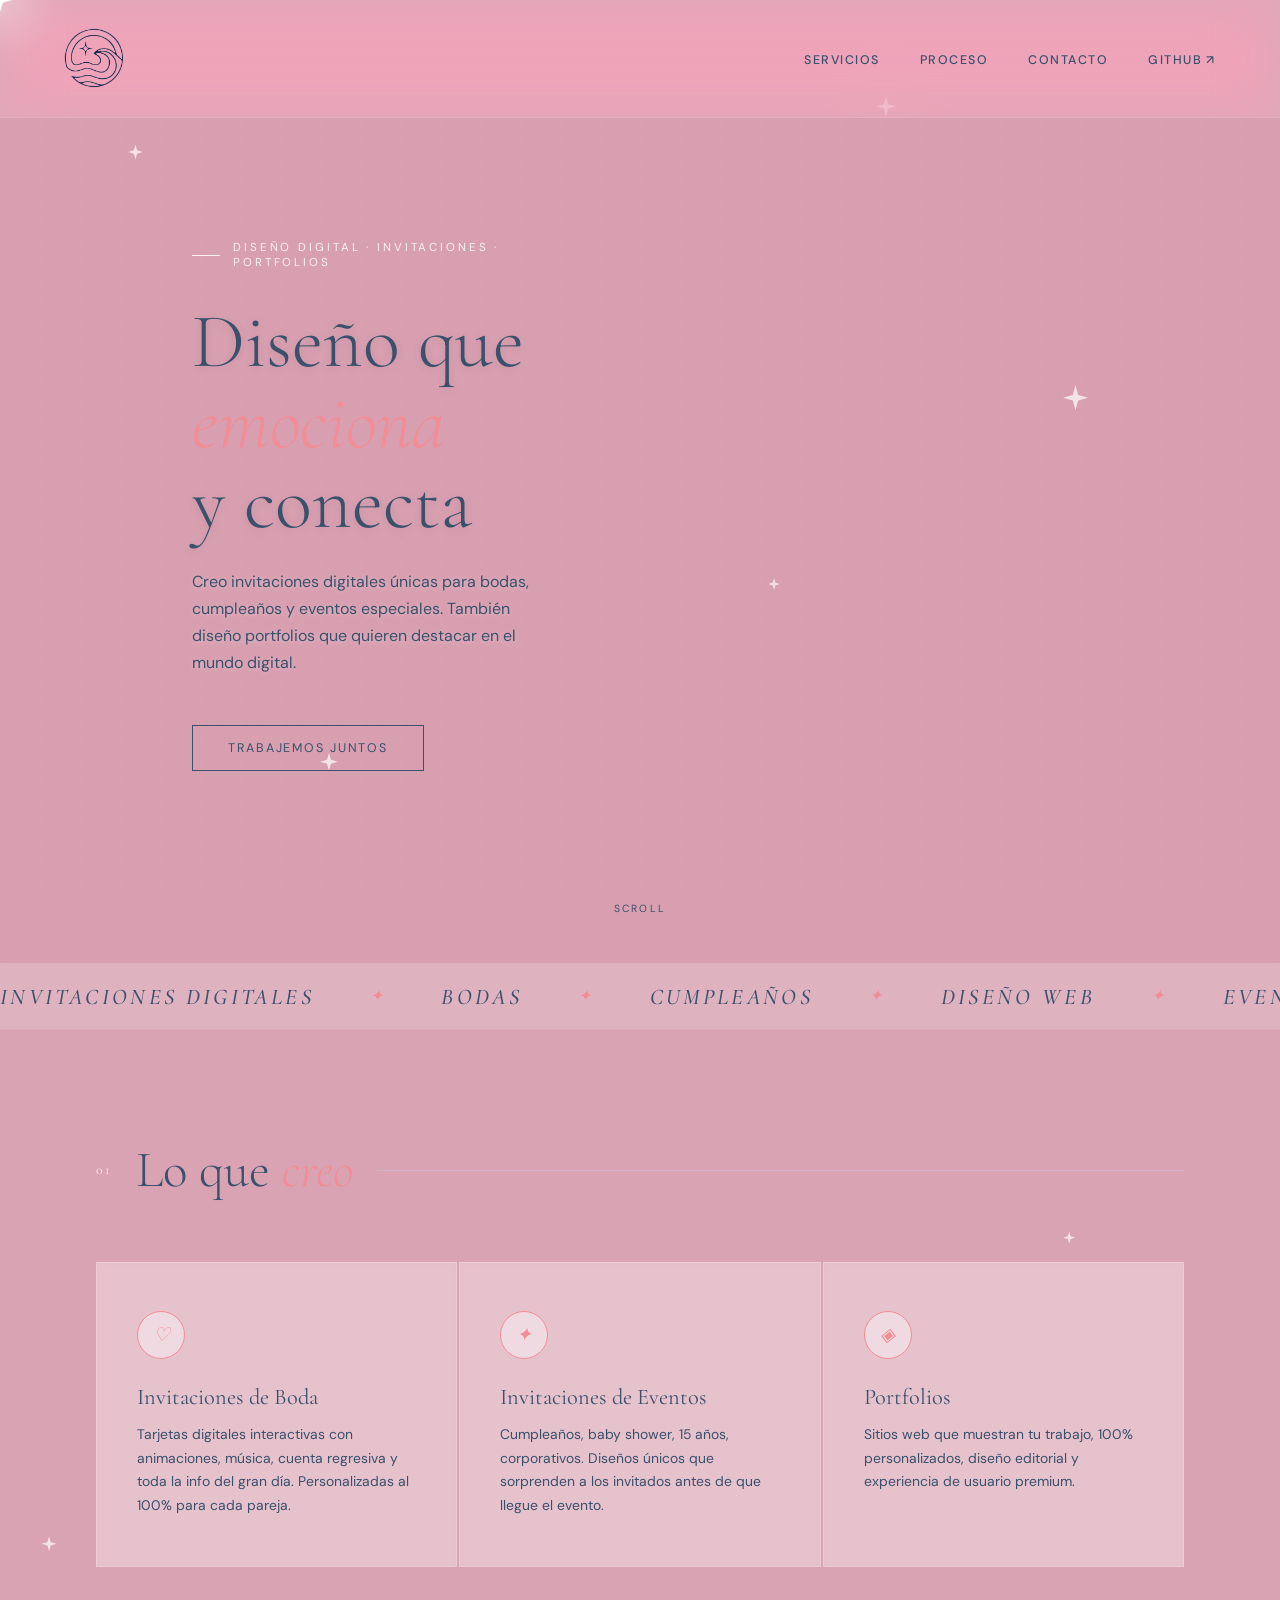
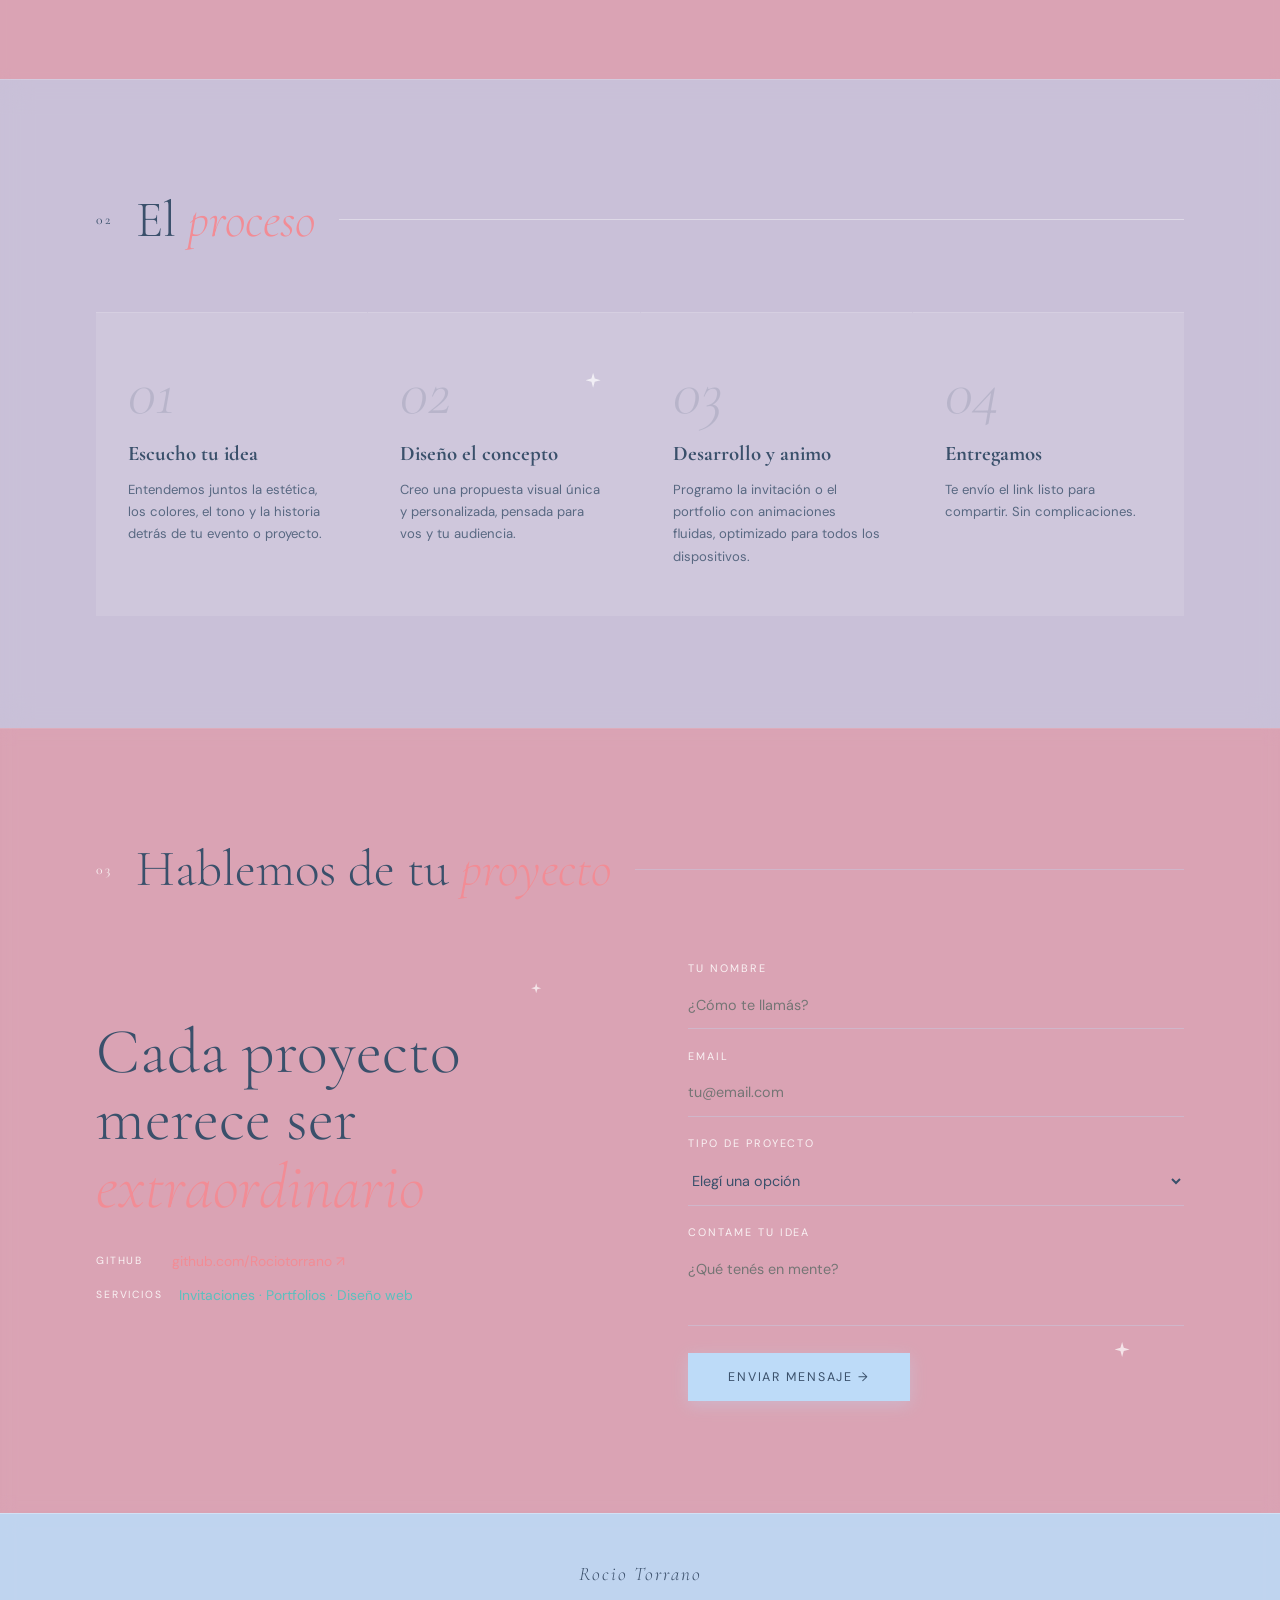
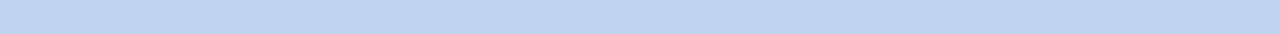
==== commit f8cf76ae: "subir todo porque ya esta listo" ====
--- a/portfolio-rocio.html
+++ b/portfolio-rocio.html
@@ -22,7 +22,7 @@
 
   <nav>
     <a href="#" class="nav-logo">
-      <img src="logo.png" alt="Rocio Torrano" style="height: 60px; width: auto; display: block;">
+      <img src="logo.png" alt="Rocio Torrano" style="height: 85px; width: auto; display: block;">
     </a>
     <ul class="nav-links">
       <li><a href="#servicios">Servicios</a></li>
--- a/style.css
+++ b/style.css
@@ -1,16 +1,14 @@
 :root {
   --cream: #d89fb0;
-  /* EL ROSADO QUE TE GUSTA */
   --warm-white: #FFFFFF;
   --blush: #FDE2E4;
   --dusty-rose: #F28C95;
   --terra: #FFB382;
-  --deep: #5D4D42;
-  /* Un café más suave y elegante, no tan oscuro */
-  --sage: #8B735B;
-  --gold: #FFD97D;
-  --gold-light: rgba(255, 255, 255, 0.2);
-  --charcoal: #5D4D42;
+  --deep: #3A506B; /* Azul profundo para legibilidad en lugar de marrón */
+  --sage: #5BC0BE; /* Celeste acento */
+  --gold: rgba(255, 255, 255, 0.85); /* Blanco opaco para etiquetas */
+  --gold-light: rgba(186, 225, 255, 0.3); /* Bordes celestes suaves */
+  --charcoal: #5BC0BE;
   --mesh-1: #FFB382;
   --mesh-2: #F28C95;
   --mesh-3: #FFD97D;
@@ -113,7 +111,7 @@
   left: 0;
   right: 0;
   z-index: 100;
-  padding: 1.5rem 4rem;
+  padding: 1rem 4rem;
   display: flex;
   justify-content: space-between;
   align-items: center;
@@ -651,11 +649,11 @@
 }
 
 .process .section-title em {
-  color: var(--blush);
+  color: var(--dusty-rose); /* Coral más visible */
 }
 
 .process .section-num {
-  color: var(--gold);
+  color: var(--deep); /* Azul profundo para que se note */
 }
 
 .process .section-line {
@@ -682,7 +680,8 @@
   font-size: 4rem;
   font-weight: 300;
   font-style: italic;
-  color: rgba(255, 255, 255, 0.3);
+  color: var(--deep); /* Cambiado a deep con opacidad para que se vea */
+  opacity: 0.15;
   line-height: 1;
   margin-bottom: 1rem;
 }
@@ -804,8 +803,8 @@
 
 .form-submit {
   padding: 1rem 2.5rem;
-  background: var(--deep);
-  color: var(--cream);
+  background: rgba(186, 225, 255, 0.9); /* Celeste soñado en el botón */
+  color: var(--deep);
   border: none;
   cursor: none;
   font-family: 'DM Sans', sans-serif;
@@ -814,23 +813,25 @@
   text-transform: uppercase;
   align-self: flex-start;
   margin-top: 0.5rem;
-  transition: background 0.2s, transform 0.2s;
+  transition: all 0.2s;
+  box-shadow: 0 4px 15px rgba(186, 225, 255, 0.3);
 }
 
 .form-submit:hover {
-  background: var(--terra);
+  background: white;
+  color: var(--deep);
   transform: translateY(-2px);
 }
 
 /* ── FOOTER ── */
 footer {
   padding: 3rem 6rem;
-  background: rgba(45, 36, 16, 0.95);
-  color: var(--cream);
+  background: rgba(186, 225, 255, 0.8); /* Footer celeste glass */
+  color: var(--deep);
   display: flex;
   justify-content: space-between;
   align-items: center;
-  border-top: 0.5px solid rgba(196, 160, 90, 0.15);
+  border-top: 1px solid rgba(255, 255, 255, 0.3);
   backdrop-filter: blur(10px);
 }
 
@@ -839,7 +840,7 @@
   font-size: 1.2rem;
   font-weight: 300;
   font-style: italic;
-  color: var(--cream);
+  color: var(--deep);
   letter-spacing: 0.1em;
 }
 
@@ -852,7 +853,7 @@
   font-size: 0.72rem;
   letter-spacing: 0.12em;
   text-transform: uppercase;
-  color: var(--cream);
+  color: var(--deep);
   text-decoration: none;
   transition: color 0.2s;
   font-weight: 500;
